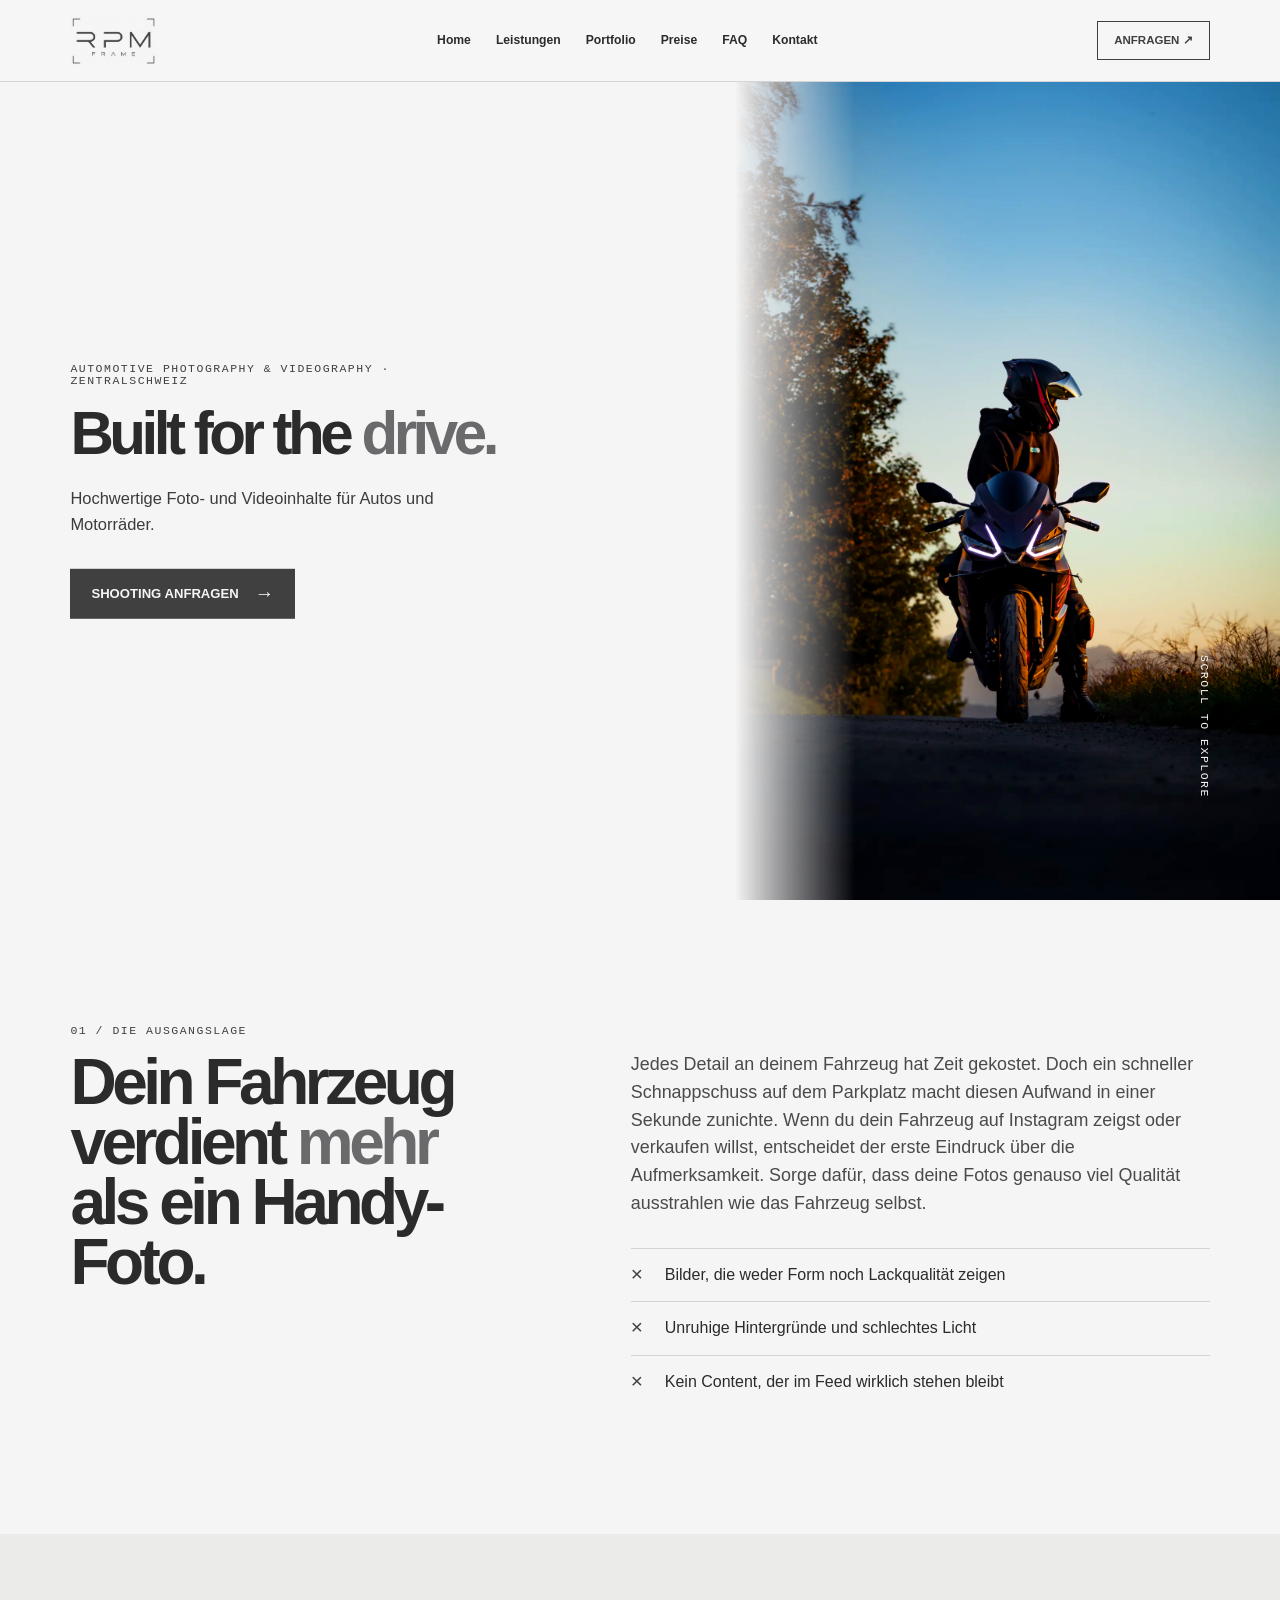
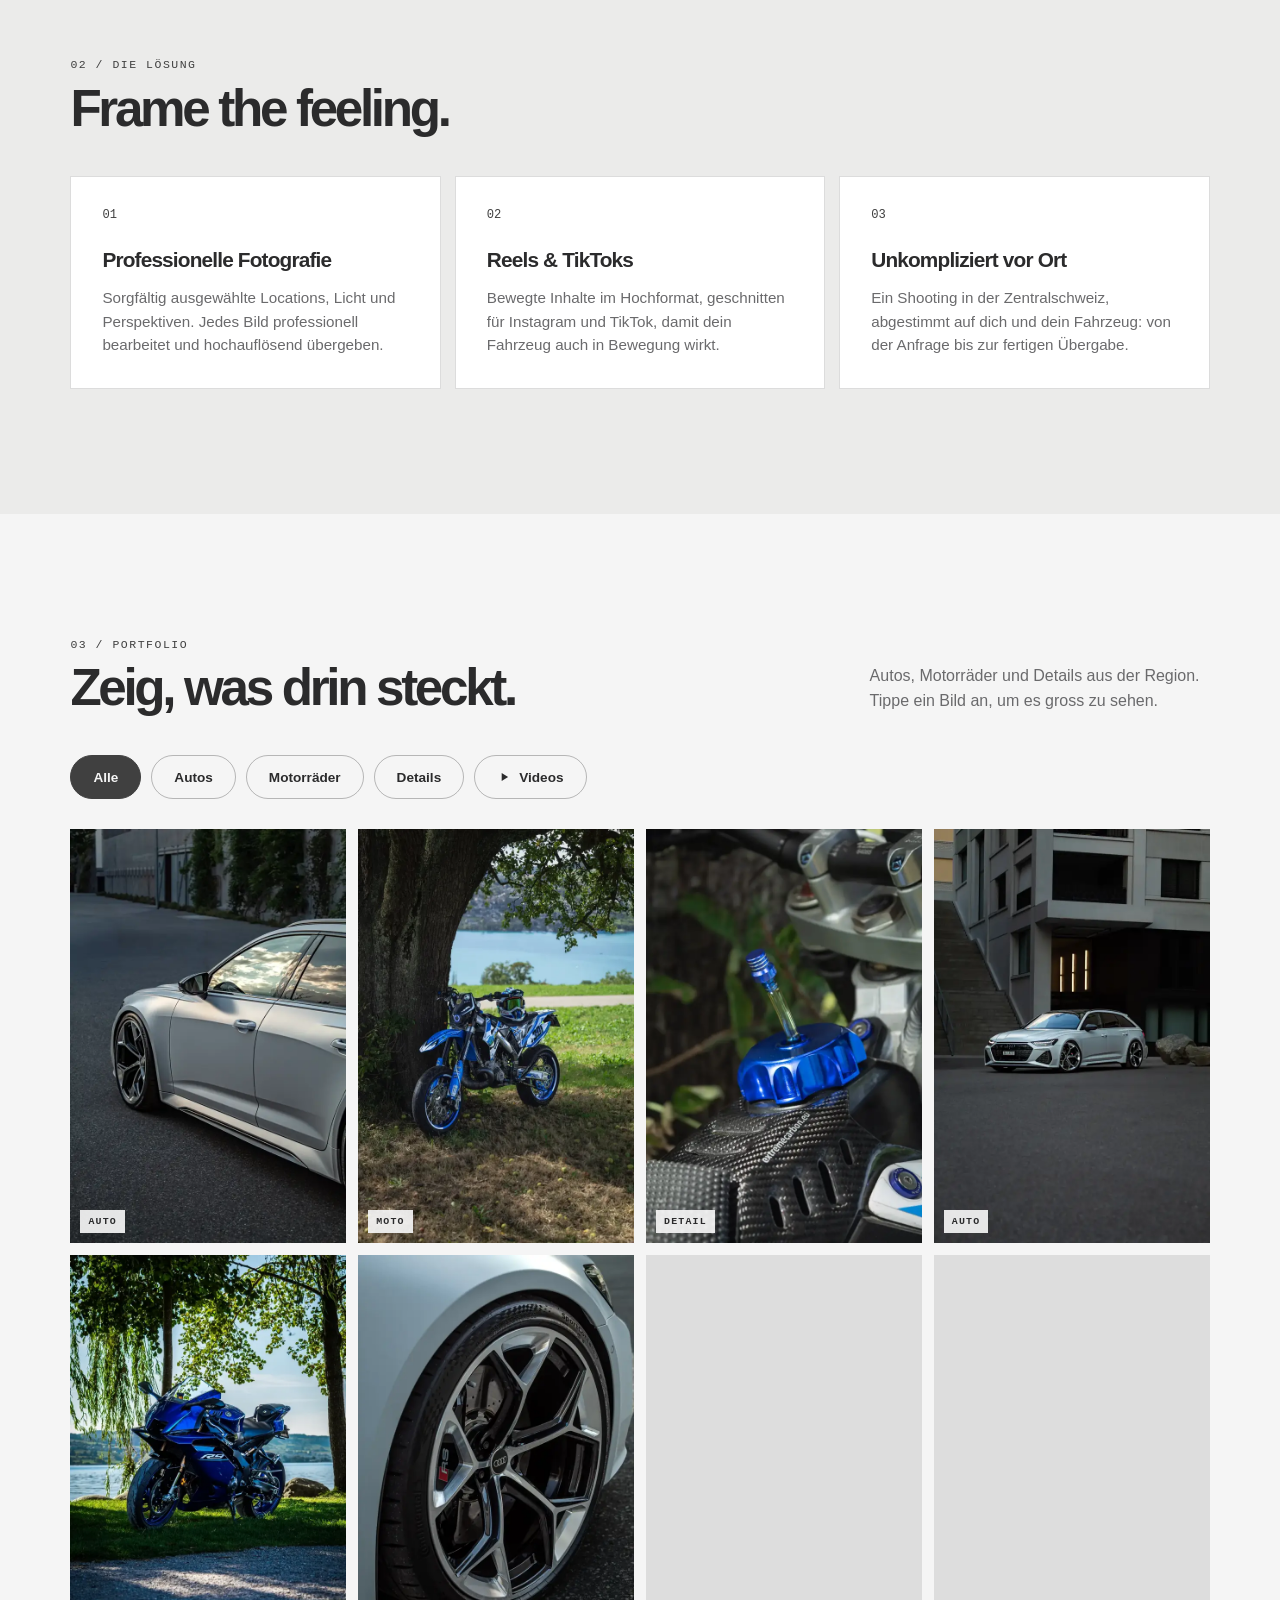
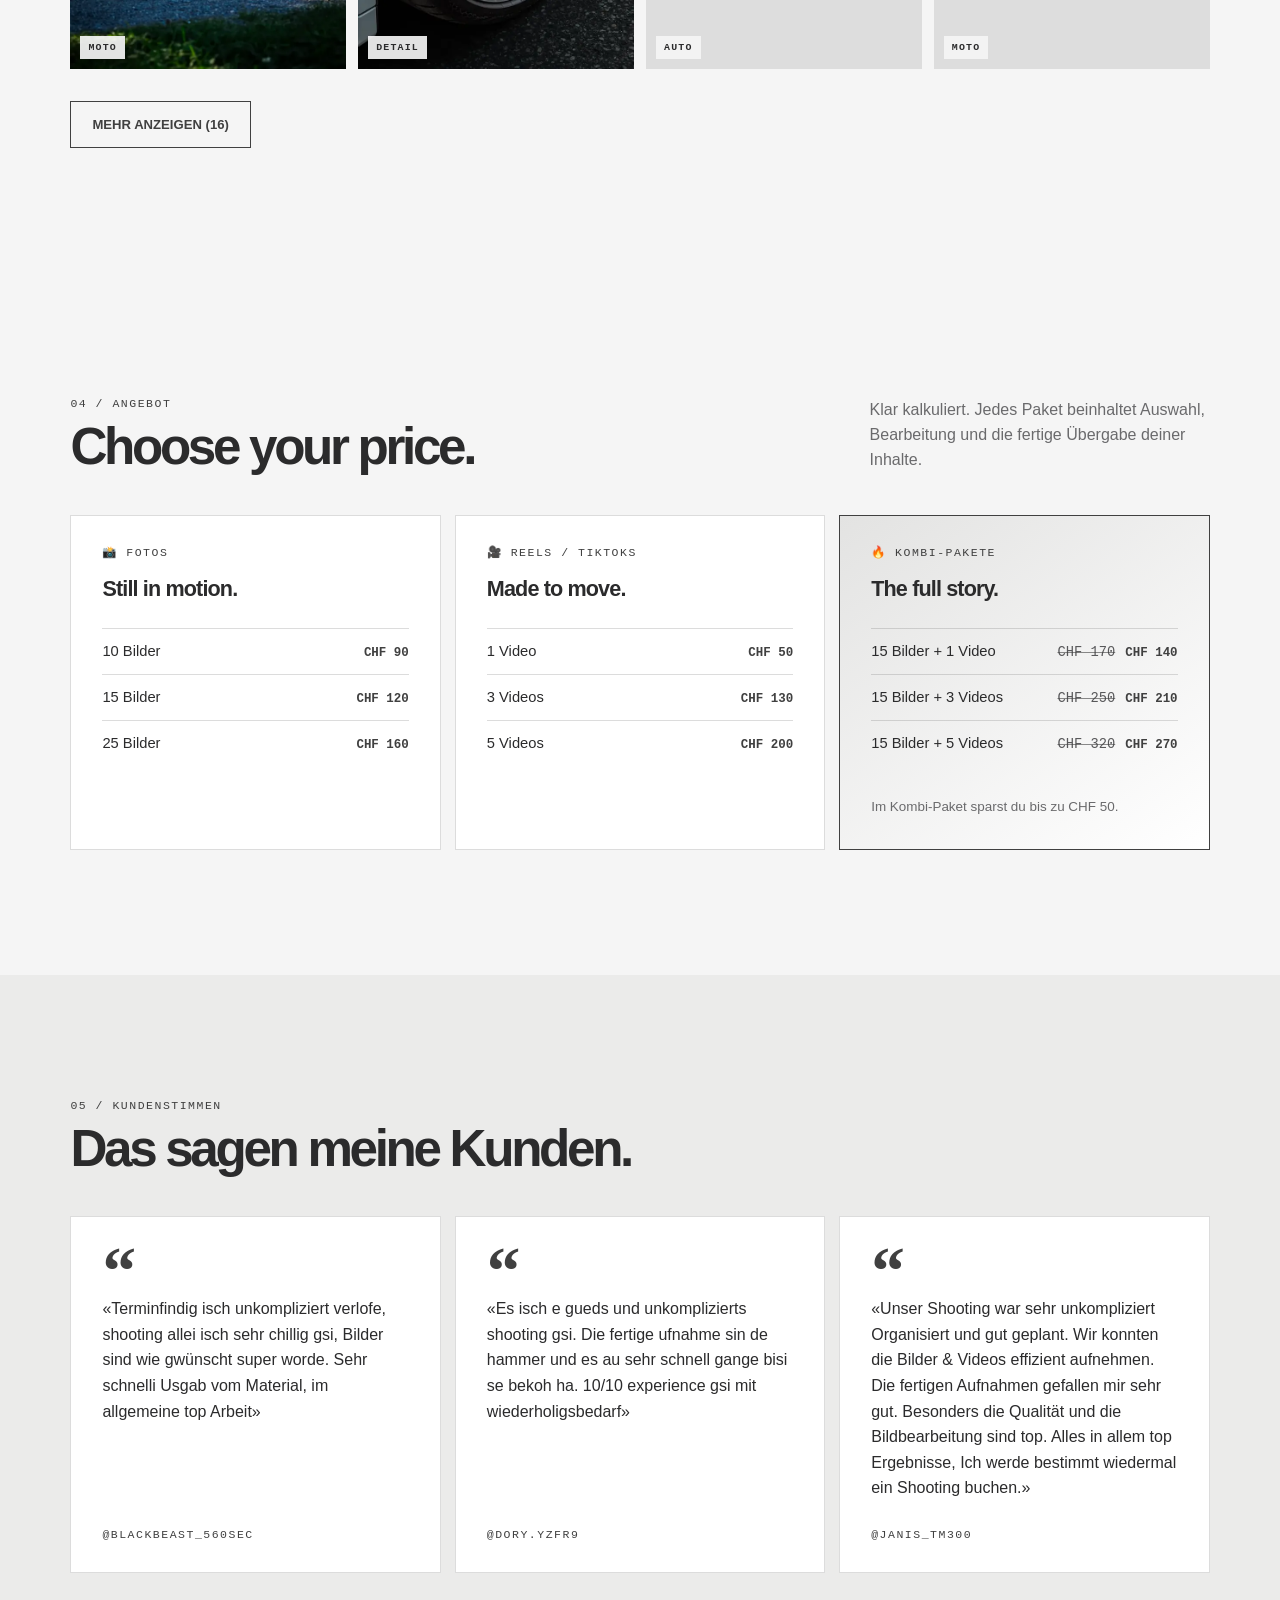
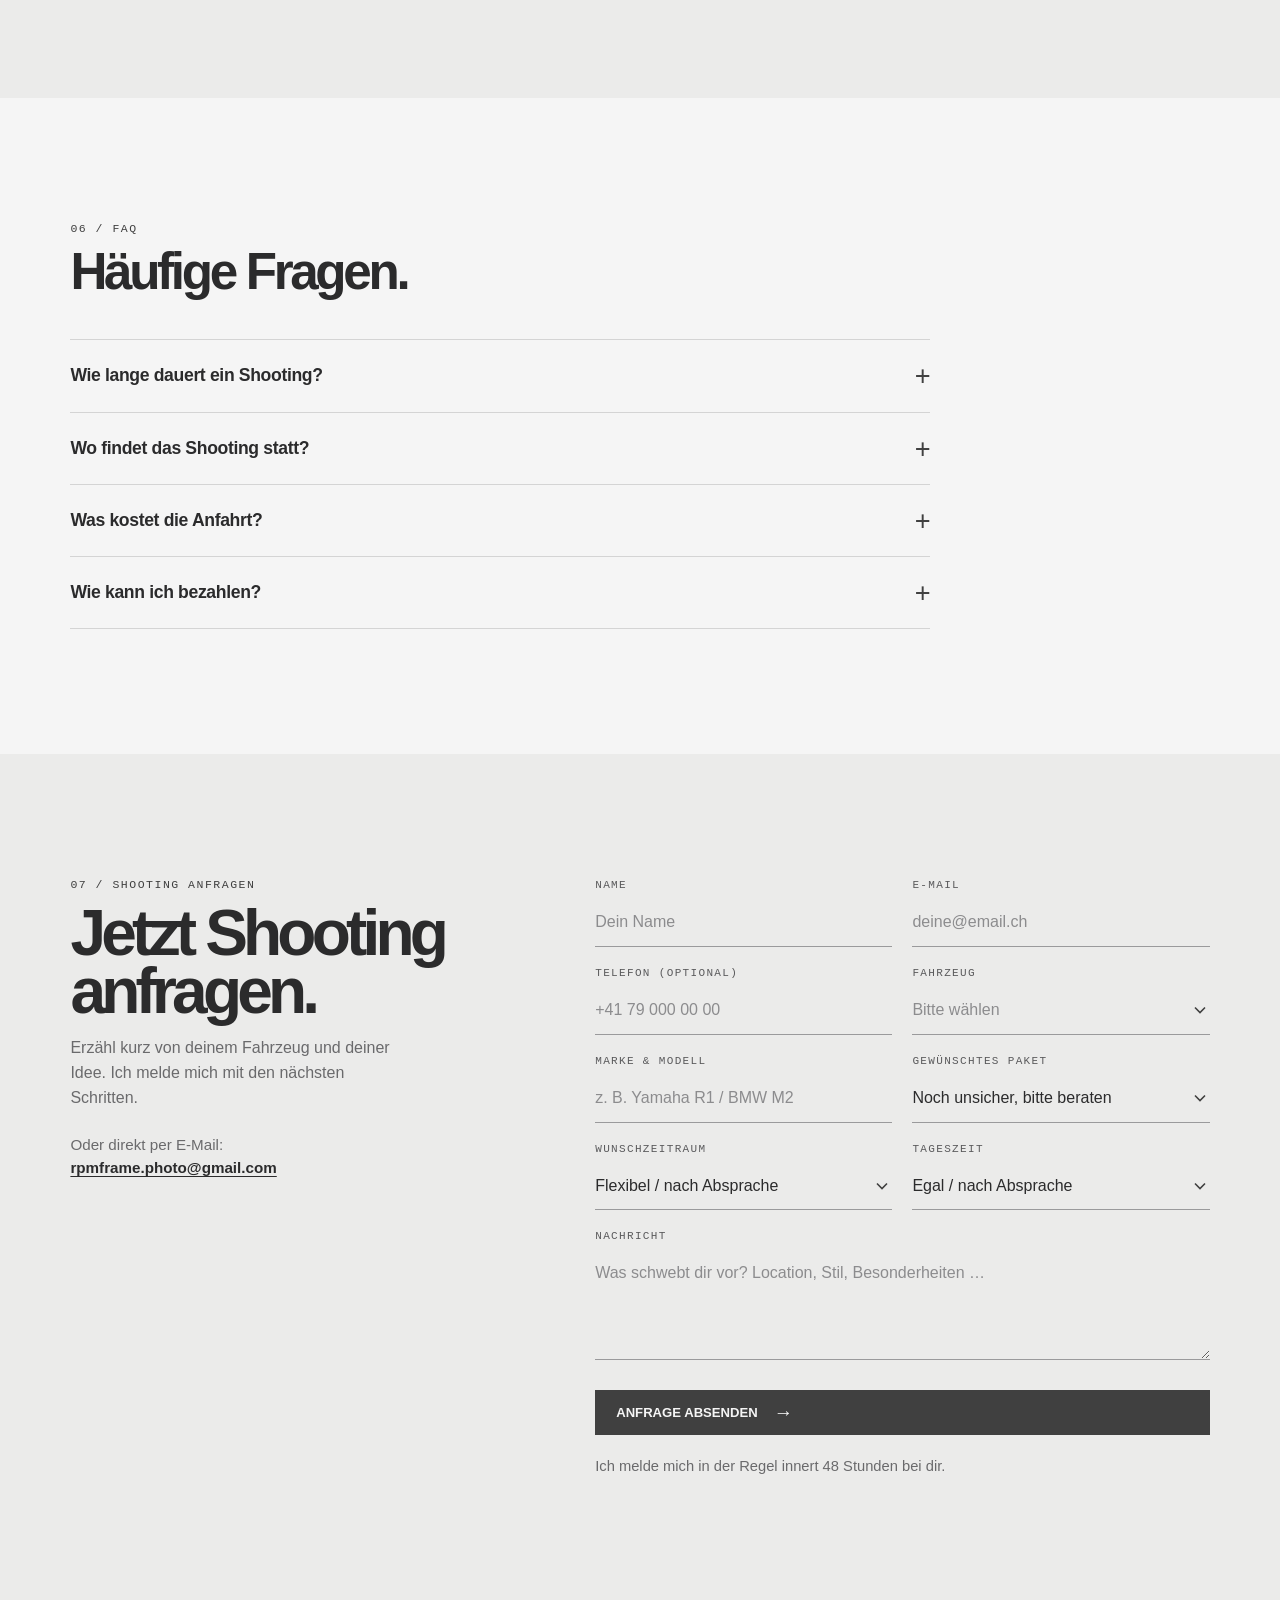
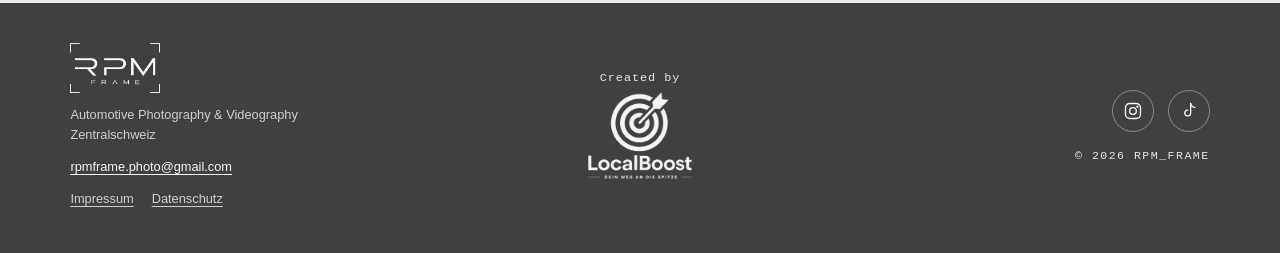
==== index.html @ 13a0c10b "Hero: Hochformat-Bild am Laptop ungecroppt, passend zur Fensterhoehe Co-Authored-By: Claude Sonnet 5" ====
<!doctype html>
<html lang="de">
<head>
  <meta charset="utf-8"><meta name="theme-color" content="#f6f6f6"><meta name="viewport" content="width=device-width,initial-scale=1">
  <meta name="description" content="RPM_Frame — hochwertige Automotive Photography & Videography für Autos und Motorräder aus der Zentralschweiz.">
  <title>RPM_Frame — Automotive Photography</title>
  <link rel="icon" type="image/svg+xml" href="data:image/svg+xml,%3Csvg xmlns='http://www.w3.org/2000/svg' viewBox='0 0 64 64'%3E%3Crect width='64' height='64' rx='14' fill='%23404040'/%3E%3Cpath d='M13 46V18h18c9 0 14 5 14 13 0 5-2 9-7 11l12 4H35l-10-4h-4v4H13zm8-12h9c4 0 6-2 6-5s-2-5-6-5h-9v10z' fill='%23f5f5f5'/%3E%3C/svg%3E">
  <style>
    :root{--ink:#f5f5f5;--alt:#ebebea;--card:#fff;--line:rgba(64,64,64,.18);--muted:#6a6a6c;--accent:#404040;--text:#2b2b2c;--on-accent:#f5f5f5}
    *{box-sizing:border-box}
    html{scroll-behavior:smooth}
    body{margin:0;background:var(--ink);color:var(--text);font:16px/1.55 Arial,Helvetica,sans-serif;-webkit-text-size-adjust:100%}
    a{color:inherit;text-decoration:none}
    a,button{-webkit-tap-highlight-color:transparent;touch-action:manipulation}
    img{display:block;max-width:100%}
    .mono{font:500 .72rem/1 "Courier New",monospace;letter-spacing:.13em;text-transform:uppercase;color:var(--accent)}

    /* Nav */
    .nav{height:82px;display:flex;align-items:center;justify-content:space-between;padding:0 5.5vw;position:fixed;top:0;z-index:10;width:100%;border-bottom:1px solid var(--line);background:#f6f6f6}
    .brand-logo{height:50px;width:auto;}
    .links{display:flex;gap:25px;font-size:.76rem;font-weight:600}
    .links a:hover{opacity:.6}
    .nav-cta{border:1px solid var(--accent);padding:10px 16px;color:var(--accent);font-size:.72rem;font-weight:700}
    .nav-cta:hover{background:var(--accent);color:var(--on-accent)}

    /* Buttons */
    .button{display:inline-flex;align-items:center;gap:16px;background:var(--accent);color:var(--on-accent);padding:15px 21px;font-weight:800;font-size:.82rem;border:0;cursor:pointer;font-family:inherit}
    .button b{font-size:1.2rem;line-height:0}
    .button:hover{filter:brightness(1.1)}

    /* Hero */
    .hero{position:relative;display:block;padding-top:82px;overflow:hidden}
    .hero-img{position:relative;display:block;margin-left:auto;width:min(44vw,640px,max(360px,calc((100vh - 82px) * .6667)));height:auto;aspect-ratio:2/3;object-fit:cover;filter:saturate(1.1) contrast(1.05);-webkit-mask-image:linear-gradient(to right,transparent 0,#000 22%);mask-image:linear-gradient(to right,transparent 0,#000 22%)}
    .hero-content{position:absolute;left:5.5vw;top:calc(50% + 41px);transform:translateY(-50%);z-index:1;max-width:34vw;color:#2b2b2c}
    .hero h1{font-size:clamp(2.6rem,4.7vw,5.6rem);line-height:.93;letter-spacing:-.075em;margin:20px 0 24px;font-weight:800}
    .hero h1 span{color:#6a6a6c}
    .hero p{max-width:440px;color:#3c3c3d;font-size:1.03rem;margin:0 0 32px}
    .scroll{position:absolute;right:5.5vw;bottom:8vw;z-index:1;writing-mode:vertical-rl;color:#f5f5f5}

    /* Sections */
    .section{padding:125px 5.5vw}
    .eyebrow{display:flex;justify-content:space-between;align-items:flex-end;gap:40px;margin-bottom:42px}
    .eyebrow h2{font-size:clamp(2.2rem,4vw,4.3rem);letter-spacing:-.065em;line-height:1;margin:12px 0 0}
    .eyebrow p{max-width:340px;color:var(--muted);margin:0}
    .alt{background:var(--alt)}

    /* Problem */
    .problem{display:grid;grid-template-columns:1fr 1.3fr;gap:9vw;align-items:start}
    .problem h2{font-size:clamp(2.5rem,5vw,5.2rem);line-height:.94;letter-spacing:-.07em;margin:15px 0}
    .problem h2 span{color:#6a6a6c}
    .problem-copy{padding-top:26px}
    .problem-copy p{color:#4a4a4b;font-size:1.12rem;max-width:580px;margin:0 0 20px}
    .pain{list-style:none;padding:0;margin:30px 0 0;max-width:580px}
    .pain li{padding:14px 0 14px 34px;border-top:1px solid var(--line);position:relative;color:#2b2b2c}
    .pain li:before{content:'×';position:absolute;left:0;top:11px;color:var(--accent);font-size:1.3rem;line-height:1.3}

    /* Lösung */
    .solution{background:var(--alt)}
    .feat-grid{display:grid;grid-template-columns:repeat(3,1fr);gap:14px}
    .feat{border:1px solid var(--line);padding:31px;background:var(--card)}
    .feat .num{font:500 .76rem "Courier New",monospace;color:var(--accent)}
    .feat h3{font-size:1.3rem;margin:22px 0 10px;letter-spacing:-.04em}
    .feat p{margin:0;color:var(--muted);font-size:.95rem}

    /* Portfolio */
    .chips{display:flex;gap:10px;margin-bottom:26px;overflow-x:auto;scrollbar-width:none;-webkit-overflow-scrolling:touch;padding-bottom:4px}
    .chips::-webkit-scrollbar{display:none}
    .chip{flex:none;display:inline-flex;align-items:center;gap:8px;min-height:44px;padding:0 22px;border:1px solid rgba(64,64,64,.35);border-radius:999px;background:transparent;color:var(--text);font:700 .85rem Arial,Helvetica,sans-serif;cursor:pointer}
    .chip:hover{border-color:var(--accent)}
    .chip[aria-pressed="true"]{background:var(--accent);border-color:var(--accent);color:var(--on-accent)}
    .gallery{display:grid;grid-template-columns:repeat(4,1fr);gap:12px}
    .shot{position:relative;display:block;padding:0;border:0;background:#ddd;aspect-ratio:2/3;overflow:hidden;cursor:zoom-in}
    .shot[hidden],.field[hidden],.more-wrap[hidden],.videos[hidden],.gallery[hidden],.vplay[hidden]{display:none}
    .shot img{width:100%;height:100%;object-fit:cover;transition:transform .6s ease}
    .shot:hover img{transform:scale(1.05)}
    .tag{position:absolute;left:10px;bottom:10px;background:rgba(246,246,246,.92);color:#2b2b2c;font:700 .62rem "Courier New",monospace;letter-spacing:.12em;text-transform:uppercase;padding:6px 8px}
    .more-wrap{text-align:left;margin-top:32px}
    .button.ghost{background:transparent;color:var(--accent);border:1px solid var(--accent)}
    .button.ghost:hover{background:var(--accent);color:var(--on-accent);filter:none}
    .videos{display:grid;grid-template-columns:repeat(4,minmax(0,270px));gap:18px;justify-content:start}
    .vwrap{margin:0}
    .vwrap figcaption{margin-top:12px}
    .vcard{position:relative;aspect-ratio:9/16;background:#111;overflow:hidden}
    .vcard video{display:block;width:100%;height:100%;object-fit:cover}
    .vplay{position:absolute;inset:0;border:0;background:rgba(0,0,0,.15);cursor:pointer;display:grid;place-items:center}
    .vplay span{width:76px;height:76px;border-radius:50%;background:rgba(246,246,246,.94);color:var(--accent);display:grid;place-items:center;padding-left:4px}
    .lb{position:fixed;inset:0;z-index:50;background:rgba(14,14,15,.95);display:none;align-items:center;justify-content:center}
    .lb.open{display:flex}
    .lb img{max-width:94vw;max-height:84vh;object-fit:contain;user-select:none}
    .lb-btn{position:absolute;width:52px;height:52px;border-radius:50%;border:1px solid rgba(255,255,255,.3);background:rgba(20,20,21,.6);color:#fff;font-size:1.5rem;cursor:pointer;display:grid;place-items:center;line-height:1}
    .lb-btn:hover{background:#fff;color:#222}
    .lb-close{top:16px;right:16px}.lb-prev{left:16px;top:50%;transform:translateY(-50%)}.lb-next{right:16px;top:50%;transform:translateY(-50%)}
    .lb-count{position:absolute;bottom:20px;left:0;right:0;text-align:center;color:#e6e6e6}

    /* Angebot */
    .pricing{background:var(--ink)}
    .price-grid{display:grid;grid-template-columns:repeat(3,1fr);gap:14px}
    .price-card{border:1px solid var(--line);padding:31px;min-height:335px;background:var(--card);display:flex;flex-direction:column}
    .price-card.featured{border-color:var(--accent);background:linear-gradient(145deg,#e3e3e2,#fff)}
    .price-card h3{font-size:1.35rem;margin:14px 0 22px;letter-spacing:-.04em}
    .price-card ul{list-style:none;padding:0;margin:0}
    .price-card li{padding:11px 0;border-top:1px solid var(--line);display:flex;flex-wrap:wrap;align-items:baseline;justify-content:space-between;gap:4px 12px;font-size:.92rem}
    .price-card .p{display:inline-flex;align-items:baseline;gap:10px;margin-left:auto}
    .price-card s{color:#58585a;font:.86rem "Courier New",monospace;text-decoration:line-through;text-decoration-thickness:1px;text-decoration-color:rgba(64,64,64,.6)}
    .price-card .save{margin:auto 0 0;padding-top:18px;font-size:.84rem;color:var(--muted)}
    .price-card li b{font-size:.86rem}
    .price-card li b{color:var(--accent);font-family:"Courier New",monospace;font-size:.78rem;white-space:nowrap}

    /* Kundenstimmen */
    .reviews{background:var(--alt)}
    .quotes{display:grid;grid-template-columns:repeat(3,1fr);gap:14px}
    .quote{margin:0;border:1px solid var(--line);background:var(--card);padding:31px;display:flex;flex-direction:column;gap:14px}
    .quote figcaption{margin-top:auto;padding-top:14px}
    .quote:before{content:'“';font:800 4.2rem/.7 Georgia,serif;color:var(--accent);height:34px}
    .quote blockquote{margin:0;font-size:1rem;line-height:1.6;color:#2b2b2c}

    /* FAQ */
    .faq-list{max-width:860px;border-bottom:1px solid var(--line)}
    .faq details{border-top:1px solid var(--line)}
    .faq summary{list-style:none;cursor:pointer;display:flex;justify-content:space-between;align-items:center;gap:20px;padding:22px 0;min-height:56px;font-weight:700;font-size:1.1rem;letter-spacing:-.02em}
    .faq summary::-webkit-details-marker{display:none}
    .faq summary:after{content:'+';flex:none;font:400 1.7rem/1 Arial,Helvetica,sans-serif;color:var(--accent)}
    .faq details[open] summary:after{content:'–'}
    .faq details p{margin:0 0 24px;max-width:680px;color:#4a4a4b;font-size:1.02rem}

    /* CTA */
    .contact{background:var(--alt);display:grid;grid-template-columns:.8fr 1.2fr;gap:9vw}
    .contact h2{font-size:clamp(2.7rem,5vw,5.5rem);line-height:.91;letter-spacing:-.075em;margin:13px 0}
    .contact p{color:var(--muted);max-width:340px}
    .form{display:grid;grid-template-columns:1fr 1fr;gap:20px;align-content:start}
    .field{display:grid;gap:8px}
    .field.full{grid-column:span 2}
    .field label{font:500 .69rem "Courier New",monospace;letter-spacing:.12em;text-transform:uppercase;color:#5a5a5c}
    .field input,.field textarea,.field select{color:var(--text);background:transparent;border:0;border-bottom:1px solid #9a9a9c;padding:11px 0;font:inherit;outline:none;border-radius:0;min-height:46px;width:100%}
    .field select{-webkit-appearance:none;appearance:none;cursor:pointer;padding-right:26px;background:url("data:image/svg+xml,%3Csvg xmlns='http://www.w3.org/2000/svg' viewBox='0 0 12 8'%3E%3Cpath d='M1 1.5l5 5 5-5' fill='none' stroke='%23404040' stroke-width='1.6'/%3E%3C/svg%3E") no-repeat right 4px center/12px}
    .field select:invalid{color:#8c8c8e}
    .field select option{color:#2b2b2c}
    .field textarea{height:110px;resize:vertical}
    .field input:focus,.field textarea:focus,.field select:focus{border-color:var(--accent)}
    .field input::placeholder,.field textarea::placeholder{color:#8c8c8e}
    .submit{margin-top:10px}
    .contact .form-note{margin:0;max-width:none;color:var(--muted);font-size:.92rem}
    .contact .mailline{margin-top:22px;font-size:.95rem}
    .mailline a{color:var(--text);font-weight:700;text-decoration:underline;text-underline-offset:3px;word-break:break-all}

    footer{padding:40px 5.5vw 44px;display:grid;grid-template-columns:1fr auto 1fr;align-items:center;gap:28px;background:#404040;color:#cfcfd0;font-size:.8rem}
    footer .mono{color:#e6e6e6}
    footer .footer-side{display:grid;gap:18px;justify-items:end;justify-self:end}
    .social{display:flex;gap:14px}.social a{width:42px;height:42px;border:1px solid rgba(245,245,245,.4);border-radius:50%;display:grid;place-items:center;color:#f5f5f5}.social a:hover{background:#f5f5f5;color:#404040}.social svg{width:20px;height:20px}
    .credit{display:grid;justify-items:center;gap:8px;text-align:center}.credit .mono{text-transform:none;letter-spacing:.08em;font-size:.74rem}.credit img{width:104px;height:auto;opacity:.95}.credit:hover img{opacity:1}
    .f-mail{color:#f5f5f5;text-decoration:underline;text-underline-offset:3px}
    .f-legal{display:flex;gap:18px}.f-legal a{color:#cfcfd0;text-decoration:underline;text-underline-offset:3px}.f-legal a:hover,.f-mail:hover{opacity:.7}
    footer p{margin:12px 0 0}
    .stick{display:none}

    @media(max-width:1000px){.videos{grid-template-columns:repeat(2,minmax(0,300px))}.gallery{grid-template-columns:repeat(3,1fr)}.feat-grid,.price-grid{grid-template-columns:1fr}.price-card{min-height:auto}.quotes{grid-template-columns:1fr}}
    @media(max-width:800px){
      .nav{height:62px;padding:0 5vw}.brand-logo{height:38px}.links{display:none}.nav-cta{padding:11px 14px}
      .hero{display:block;height:auto;min-height:0;padding:62px 0 0;overflow:visible}.hero-img{position:relative;right:auto;top:auto;bottom:auto;width:100%;height:auto;aspect-ratio:4/5;object-position:50% 58%;-webkit-mask-image:none;mask-image:none}.hero-content{position:relative;left:auto;top:auto;transform:none;max-width:none;padding:26px 5vw 48px}.hero h1{margin:14px 0 16px;font-size:clamp(3rem,14.5vw,4.6rem)}.hero p{font-size:1.08rem;margin-bottom:26px}.hero .button{width:100%;justify-content:space-between;padding:17px 20px}.scroll{display:none}
      .section{padding:60px 5vw}
      .eyebrow{display:block;margin-bottom:28px}.eyebrow p{margin-top:16px}
      .problem,.contact{grid-template-columns:1fr;gap:12px}.contact{gap:30px}.problem-copy{padding-top:6px}.problem-copy p{font-size:1.04rem}
      .feat,.price-card{padding:24px}.feat h3{margin-top:16px}
      .chips{margin:0 -5vw 20px;padding:0 5vw 4px}
      .gallery{grid-template-columns:repeat(2,1fr);gap:8px}
      .videos{grid-template-columns:repeat(2,minmax(0,1fr));gap:10px}.vplay span{width:56px;height:56px}.vwrap figcaption{font-size:.62rem;line-height:1.4}
      .quotes{display:flex;overflow-x:auto;scroll-snap-type:x mandatory;gap:12px;margin:0 -5vw;padding:0 5vw 10px;scrollbar-width:none;-webkit-overflow-scrolling:touch}.quotes::-webkit-scrollbar{display:none}
      .quote{flex:0 0 86%;scroll-snap-align:center;padding:24px}
      .form{grid-template-columns:1fr;gap:18px}.field.full{grid-column:auto}.submit{width:100%;justify-content:space-between;padding:17px 20px}
      .contact p{max-width:none}
      footer{padding:34px 5vw 100px;display:block}footer .footer-side{margin-top:26px;justify-items:start;justify-self:start}.credit{justify-items:start;text-align:left;margin-top:28px}.f-legal a,.f-mail{display:inline-block;padding:6px 0}
      .lb-prev,.lb-next{top:auto;bottom:14px;transform:none}.lb-prev{left:16px}.lb-next{right:16px}.lb img{max-height:78vh}
      .stick{display:block;position:fixed;left:0;right:0;bottom:0;z-index:9;padding:10px 5vw calc(10px + env(safe-area-inset-bottom));background:rgba(246,246,246,.97);border-top:1px solid var(--line);transform:translateY(120%);transition:transform .3s ease}
      .stick.show{transform:none}.stick .button{width:100%;justify-content:space-between;padding:16px 20px}
    }
    @media(prefers-reduced-motion:reduce){html{scroll-behavior:auto}.shot img,.stick{transition:none}}
  </style>
</head>
<body>
  <nav class="nav">
    <a class="logo" href="#home" aria-label="RPM Frame Startseite"><img class="brand-logo" src="assets/images/logo-rpm-frame.jpg" alt="RPM Frame" width="87" height="50"></a>
    <div class="links"><a href="#home">Home</a><a href="#loesung">Leistungen</a><a href="#portfolio">Portfolio</a><a href="#angebot">Preise</a><a href="#faq">FAQ</a><a href="#anfrage">Kontakt</a></div>
    <a class="nav-cta" href="#anfrage">ANFRAGEN ↗</a>
  </nav>

  <main>
    <!-- 1 HERO -->
    <section class="hero" id="home">
      <img class="hero-img" src="assets/images/hero-portrait.webp" alt="Motorradfahrer auf seinem Motorrad im Abendlicht" width="1400" height="2100" fetchpriority="high">
      <div class="hero-content">
        <div class="mono">Automotive Photography & Videography · Zentralschweiz</div>
        <h1>Built for the <span>drive.</span></h1>
        <p>Hochwertige Foto- und Videoinhalte für Autos und Motorräder.</p>
        <a class="button" href="#anfrage">SHOOTING ANFRAGEN <b>→</b></a>
      </div>
      <div class="scroll mono">SCROLL TO EXPLORE</div>
    </section>

    <!-- 2 PROBLEM -->
    <section class="section problem" id="problem">
      <div><div class="mono">01 / Die Ausgangslage</div><h2>Dein Fahrzeug verdient <span>mehr</span> als ein Handy-Foto.</h2></div>
      <div class="problem-copy">
        <p>Jedes Detail an deinem Fahrzeug hat Zeit gekostet. Doch ein schneller Schnappschuss auf dem Parkplatz macht diesen Aufwand in einer Sekunde zunichte. Wenn du dein Fahrzeug auf Instagram zeigst oder verkaufen willst, entscheidet der erste Eindruck über die Aufmerksamkeit. Sorge dafür, dass deine Fotos genauso viel Qualität ausstrahlen wie das Fahrzeug selbst.</p>
        <ul class="pain">
          <li>Bilder, die weder Form noch Lackqualität zeigen</li>
          <li>Unruhige Hintergründe und schlechtes Licht</li>
          <li>Kein Content, der im Feed wirklich stehen bleibt</li>
        </ul>
      </div>
    </section>

    <!-- 3 LÖSUNG -->
    <section class="section solution" id="loesung">
      <div class="eyebrow"><div><div class="mono">02 / Die Lösung</div><h2>Frame the feeling.</h2></div></div>
      <div class="feat-grid">
        <article class="feat"><div class="num">01</div><h3>Professionelle Fotografie</h3><p>Sorgfältig ausgewählte Locations, Licht und Perspektiven. Jedes Bild professionell bearbeitet und hochauflösend übergeben.</p></article>
        <article class="feat"><div class="num">02</div><h3>Reels & TikToks</h3><p>Bewegte Inhalte im Hochformat, geschnitten für Instagram und TikTok, damit dein Fahrzeug auch in Bewegung wirkt.</p></article>
        <article class="feat"><div class="num">03</div><h3>Unkompliziert vor Ort</h3><p>Ein Shooting in der Zentralschweiz, abgestimmt auf dich und dein Fahrzeug: von der Anfrage bis zur fertigen Übergabe.</p></article>
      </div>
    </section>

    <!-- 4 PORTFOLIO -->
    <section class="section" id="portfolio">
      <div class="eyebrow"><div><div class="mono">03 / Portfolio</div><h2>Zeig, was drin steckt.</h2></div><p>Autos, Motorräder und Details aus der Region. Tippe ein Bild an, um es gross zu sehen.</p></div>
      <div class="chips" role="group" aria-label="Portfolio filtern">
        <button class="chip" type="button" data-f="alle" aria-pressed="true">Alle</button>
        <button class="chip" type="button" data-f="autos" aria-pressed="false">Autos</button>
        <button class="chip" type="button" data-f="moto" aria-pressed="false">Motorräder</button>
        <button class="chip" type="button" data-f="details" aria-pressed="false">Details</button>
        <button class="chip" type="button" data-f="videos" aria-pressed="false"><svg viewBox="0 0 24 24" width="14" height="14" fill="currentColor" aria-hidden="true"><path d="M8 5v14l11-7z"/></svg>Videos</button>
      </div>
      <div class="gallery" id="grid">
          <button class="shot" type="button" data-cat="autos" data-full="assets/images/portfolio/img-0347.webp"><img src="assets/images/portfolio/img-0347-t.webp" alt="Audi RS6 Avant in Silber, Seitenansicht mit Felge" width="640" height="960" loading="lazy" decoding="async"><span class="tag">Auto</span></button>
          <button class="shot" type="button" data-cat="moto" data-full="assets/images/portfolio/img-0022.webp"><img src="assets/images/portfolio/img-0022-t.webp" alt="Blaue Supermoto unter einem Baum am See" width="640" height="960" loading="lazy" decoding="async"><span class="tag">Moto</span></button>
          <button class="shot" type="button" data-cat="details" data-full="assets/images/portfolio/img-0073.webp"><img src="assets/images/portfolio/img-0073-t.webp" alt="Detail: Tankdeckel mit Carbon-Tank" width="640" height="960" loading="lazy" decoding="async"><span class="tag">Detail</span></button>
          <button class="shot" type="button" data-cat="autos" data-full="assets/images/portfolio/img-0412.webp"><img src="assets/images/portfolio/img-0412-t.webp" alt="Weisser Audi RS6 Avant vor Treppe und Betonfassade" width="640" height="960" loading="lazy" decoding="async"><span class="tag">Auto</span></button>
          <button class="shot" type="button" data-cat="moto" data-full="assets/images/portfolio/img-5609.webp"><img src="assets/images/portfolio/img-5609-t.webp" alt="Blaue Yamaha R6 am Seeufer" width="640" height="960" loading="lazy" decoding="async"><span class="tag">Moto</span></button>
          <button class="shot" type="button" data-cat="details" data-full="assets/images/portfolio/img-0442.webp"><img src="assets/images/portfolio/img-0442-t.webp" alt="Detail: Audi Felge mit Bremse" width="640" height="960" loading="lazy" decoding="async"><span class="tag">Detail</span></button>
          <button class="shot" type="button" data-cat="autos" data-full="assets/images/portfolio/img-6860.webp"><img src="assets/images/portfolio/img-6860-t.webp" alt="Weisse Corvette C7 auf der Strasse" width="640" height="960" loading="lazy" decoding="async"><span class="tag">Auto</span></button>
          <button class="shot" type="button" data-cat="moto" data-full="assets/images/portfolio/img-6111.webp"><img src="assets/images/portfolio/img-6111-t.webp" alt="Blaue Yamaha R9 in der Frontansicht" width="640" height="960" loading="lazy" decoding="async"><span class="tag">Moto</span></button>
          <button class="shot" type="button" data-cat="details" data-full="assets/images/portfolio/img-0523.webp"><img src="assets/images/portfolio/img-0523-t.webp" alt="Detail: Heckleuchte und Auspuff des Audi RS6" width="640" height="960" loading="lazy" decoding="async"><span class="tag">Detail</span></button>
          <button class="shot" type="button" data-cat="autos" data-full="assets/images/portfolio/img-6888.webp"><img src="assets/images/portfolio/img-6888-t.webp" alt="Weisse Corvette in der Seitenansicht" width="640" height="960" loading="lazy" decoding="async"><span class="tag">Auto</span></button>
          <button class="shot" type="button" data-cat="moto" data-full="assets/images/portfolio/img-7791.webp"><img src="assets/images/portfolio/img-7791-t.webp" alt="Fahrer mit Motorrad vor dem Abendhimmel" width="640" height="960" loading="lazy" decoding="async"><span class="tag">Moto</span></button>
          <button class="shot" type="button" data-cat="details" data-full="assets/images/portfolio/img-5629.webp"><img src="assets/images/portfolio/img-5629-t.webp" alt="Detail: Yamaha Logo auf blauem Tank" width="640" height="960" loading="lazy" decoding="async"><span class="tag">Detail</span></button>
          <button class="shot" type="button" data-cat="autos" data-full="assets/images/portfolio/img-6932.webp"><img src="assets/images/portfolio/img-6932-t.webp" alt="Weisser Ford Mustang Shelby mit blauen Rennstreifen" width="640" height="960" loading="lazy" decoding="async"><span class="tag">Auto</span></button>
          <button class="shot" type="button" data-cat="moto" data-full="assets/images/portfolio/img-7868.webp"><img src="assets/images/portfolio/img-7868-t.webp" alt="Motorradfahrerin bei Sonnenuntergang" width="640" height="960" loading="lazy" decoding="async"><span class="tag">Moto</span></button>
          <button class="shot" type="button" data-cat="details" data-full="assets/images/portfolio/img-5720.webp"><img src="assets/images/portfolio/img-5720-t.webp" alt="Detail: Cockpit und Display einer Yamaha" width="640" height="960" loading="lazy" decoding="async"><span class="tag">Detail</span></button>
          <button class="shot" type="button" data-cat="autos" data-full="assets/images/portfolio/img-6984.webp"><img src="assets/images/portfolio/img-6984-t.webp" alt="Ford Mustang Shelby frontal vor Wiese und Wald" width="640" height="960" loading="lazy" decoding="async"><span class="tag">Auto</span></button>
          <button class="shot" type="button" data-cat="moto" data-full="assets/images/portfolio/img-8128.webp"><img src="assets/images/portfolio/img-8128-t.webp" alt="Kawasaki ZX-6R mit Fahrer vor Betonbögen" width="640" height="960" loading="lazy" decoding="async"><span class="tag">Moto</span></button>
          <button class="shot" type="button" data-cat="details" data-full="assets/images/portfolio/img-6006.webp"><img src="assets/images/portfolio/img-6006-t.webp" alt="Detail: Bremsflüssigkeitsbehälter" width="640" height="960" loading="lazy" decoding="async"><span class="tag">Detail</span></button>
          <button class="shot" type="button" data-cat="autos" data-full="assets/images/portfolio/img-7018.webp"><img src="assets/images/portfolio/img-7018-t.webp" alt="Ford Mustang Shelby von hinten mit Schatten" width="640" height="960" loading="lazy" decoding="async"><span class="tag">Auto</span></button>
          <button class="shot" type="button" data-cat="moto" data-full="assets/images/portfolio/img-8148.webp"><img src="assets/images/portfolio/img-8148-t.webp" alt="Kawasaki Ninja, Fahrer in Nahaufnahme" width="640" height="960" loading="lazy" decoding="async"><span class="tag">Moto</span></button>
          <button class="shot" type="button" data-cat="details" data-full="assets/images/portfolio/img-8048.webp"><img src="assets/images/portfolio/img-8048-t.webp" alt="Detail: Auspuff einer Kawasaki" width="640" height="960" loading="lazy" decoding="async"><span class="tag">Detail</span></button>
          <button class="shot" type="button" data-cat="autos" data-full="assets/images/portfolio/img-7156.webp"><img src="assets/images/portfolio/img-7156-t.webp" alt="Dunkler Mercedes in einer Tiefgarage" width="640" height="960" loading="lazy" decoding="async"><span class="tag">Auto</span></button>
          <button class="shot" type="button" data-cat="moto" data-full="assets/images/portfolio/img-8232.webp"><img src="assets/images/portfolio/img-8232-t.webp" alt="Kawasaki ZX-6R vor Betonbögen, Fahrer im Hintergrund" width="640" height="960" loading="lazy" decoding="async"><span class="tag">Moto</span></button>
          <button class="shot" type="button" data-cat="details" data-full="assets/images/portfolio/img-8070.webp"><img src="assets/images/portfolio/img-8070-t.webp" alt="Detail: Kawasaki Verkleidung mit Monster-Design" width="640" height="960" loading="lazy" decoding="async"><span class="tag">Detail</span></button>
      </div>
      <div class="more-wrap"><button class="button ghost" id="more" type="button">MEHR ANZEIGEN</button></div>
      <div class="videos" id="videos" hidden>
        <figure class="vwrap"><div class="vcard"><video preload="none" playsinline poster="assets/images/portfolio/video-r9-poster.webp" aria-label="Reel: Yamaha R9"><source src="assets/video/yamaha-r9.mp4" type="video/mp4"></video><button class="vplay" type="button" aria-label="Video abspielen: Yamaha R9"><span><svg viewBox="0 0 24 24" width="30" height="30" fill="currentColor" aria-hidden="true"><path d="M8 5v14l11-7z"/></svg></span></button></div><figcaption class="mono">Yamaha R9 · Reel</figcaption></figure>
        <figure class="vwrap"><div class="vcard"><video preload="none" playsinline poster="assets/images/portfolio/video-zx6r-poster.webp" aria-label="Reel: Kawasaki ZX-6R"><source src="assets/video/kawasaki-zx6r.mp4" type="video/mp4"></video><button class="vplay" type="button" aria-label="Video abspielen: Kawasaki ZX-6R"><span><svg viewBox="0 0 24 24" width="30" height="30" fill="currentColor" aria-hidden="true"><path d="M8 5v14l11-7z"/></svg></span></button></div><figcaption class="mono">Kawasaki ZX-6R · Reel</figcaption></figure>
        <figure class="vwrap"><div class="vcard"><video preload="none" playsinline poster="assets/images/portfolio/video-smcr-690-1-poster.webp" aria-label="Reel: SMC-R 690 (1)"><source src="assets/video/smcr-690-1.mp4" type="video/mp4"></video><button class="vplay" type="button" aria-label="Video abspielen: SMC-R 690 (1)"><span><svg viewBox="0 0 24 24" width="30" height="30" fill="currentColor" aria-hidden="true"><path d="M8 5v14l11-7z"/></svg></span></button></div><figcaption class="mono">SMC-R 690 (1) · Reel</figcaption></figure>
        <figure class="vwrap"><div class="vcard"><video preload="none" playsinline poster="assets/images/portfolio/video-smcr-690-2-poster.webp" aria-label="Reel: SMC-R 690 (2)"><source src="assets/video/smcr-690-2.mp4" type="video/mp4"></video><button class="vplay" type="button" aria-label="Video abspielen: SMC-R 690 (2)"><span><svg viewBox="0 0 24 24" width="30" height="30" fill="currentColor" aria-hidden="true"><path d="M8 5v14l11-7z"/></svg></span></button></div><figcaption class="mono">SMC-R 690 (2) · Reel</figcaption></figure>
      </div>
    </section>

    <!-- 5 ANGEBOT -->
    <section class="section pricing" id="angebot">
      <div class="eyebrow"><div><div class="mono">04 / Angebot</div><h2>Choose your price.</h2></div><p>Klar kalkuliert. Jedes Paket beinhaltet Auswahl, Bearbeitung und die fertige Übergabe deiner Inhalte.</p></div>
      <div class="price-grid">
        <article class="price-card"><div class="mono">📸 Fotos</div><h3>Still in motion.</h3><ul><li><span>10 Bilder</span><span class="p"><b>CHF 90</b></span></li><li><span>15 Bilder</span><span class="p"><b>CHF 120</b></span></li><li><span>25 Bilder</span><span class="p"><b>CHF 160</b></span></li></ul></article>
        <article class="price-card"><div class="mono">🎥 Reels / TikToks</div><h3>Made to move.</h3><ul><li><span>1 Video</span><span class="p"><b>CHF 50</b></span></li><li><span>3 Videos</span><span class="p"><b>CHF 130</b></span></li><li><span>5 Videos</span><span class="p"><b>CHF 200</b></span></li></ul></article>
        <article class="price-card featured"><div class="mono">🔥 Kombi-Pakete</div><h3>The full story.</h3><ul><li><span>15 Bilder + 1 Video</span><span class="p"><s>CHF 170</s><b>CHF 140</b></span></li><li><span>15 Bilder + 3 Videos</span><span class="p"><s>CHF 250</s><b>CHF 210</b></span></li><li><span>15 Bilder + 5 Videos</span><span class="p"><s>CHF 320</s><b>CHF 270</b></span></li></ul><p class="save">Im Kombi-Paket sparst du bis zu CHF 50.</p></article>
      </div>
    </section>

    <!-- 5b KUNDENSTIMMEN -->
    <section class="section reviews" id="stimmen">
      <div class="eyebrow"><div><div class="mono">05 / Kundenstimmen</div><h2>Das sagen meine Kunden.</h2></div></div>
      <div class="quotes">
        <figure class="quote"><blockquote>«Terminfindig isch unkompliziert verlofe, shooting allei isch sehr chillig gsi, Bilder sind wie gwünscht super worde. Sehr schnelli Usgab vom Material, im allgemeine top Arbeit»</blockquote><figcaption class="mono">@BlackBeast_560SEC</figcaption></figure>
        <figure class="quote"><blockquote>«Es isch e gueds und unkomplizierts shooting gsi. Die fertige ufnahme sin de hammer und es au sehr schnell gange bisi se bekoh ha. 10/10 experience gsi mit wiederholigsbedarf»</blockquote><figcaption class="mono">@dory.yzfr9</figcaption></figure>
        <figure class="quote"><blockquote>«Unser Shooting war sehr unkompliziert Organisiert und gut geplant. Wir konnten die Bilder &amp; Videos effizient aufnehmen. Die fertigen Aufnahmen gefallen mir sehr gut. Besonders die Qualität und die Bildbearbeitung sind top. Alles in allem top Ergebnisse, Ich werde bestimmt wiedermal ein Shooting buchen.»</blockquote><figcaption class="mono">@janis_tm300</figcaption></figure>
      </div>
    </section>

    <!-- 5c FAQ -->
    <section class="section faq" id="faq">
      <div class="eyebrow"><div><div class="mono">06 / FAQ</div><h2>Häufige Fragen.</h2></div></div>
      <div class="faq-list">
        <details><summary>Wie lange dauert ein Shooting?</summary><p>Je nach Aufwand und Umfang ca. 1,5 bis 2,5 Stunden.</p></details>
        <details><summary>Wo findet das Shooting statt?</summary><p>In der Zentralschweiz, den Ort besprechen wir gemeinsam. Gute Locations kenne ich, du kannst aber auch einen Wunschort vorschlagen.</p></details>
        <details><summary>Was kostet die Anfahrt?</summary><p>Die Anfahrt ist bis 35 km ab Emmenbrücke inklusive. Bei längeren Strecken verrechne ich CHF 0.50 pro zusätzlichem Kilometer (hin und zurück). Ich sage es dir vorher, nichts kommt überraschend.</p></details>
        <details><summary>Wie kann ich bezahlen?</summary><p>Per Twint oder bar, direkt nach dem Shooting.</p></details>
      </div>
    </section>

    <!-- 6 CTA -->
    <section class="section contact" id="anfrage">
      <div><div class="mono">07 / Shooting anfragen</div><h2>Jetzt Shooting anfragen.</h2><p>Erzähl kurz von deinem Fahrzeug und deiner Idee. Ich melde mich mit den nächsten Schritten.</p><p class="mailline">Oder direkt per E-Mail:<br><a href="mailto:rpmframe.photo@gmail.com">rpmframe.photo@gmail.com</a></p></div>
      <form class="form" action="FORMSPREE_URL_RPMFRAME" method="POST">
        <input type="hidden" name="_subject" value="Neue Shooting-Anfrage – RPM_Frame">
        <input type="text" name="_gotcha" tabindex="-1" autocomplete="off" style="display:none" aria-hidden="true">
        <div class="field"><label for="name">Name</label><input id="name" name="name" required autocomplete="name" placeholder="Dein Name"></div>
        <div class="field"><label for="email">E-Mail</label><input id="email" name="email" type="email" inputmode="email" required autocomplete="email" placeholder="deine@email.ch"></div>
        <div class="field"><label for="phone">Telefon (optional)</label><input id="phone" name="phone" type="tel" inputmode="tel" autocomplete="tel" placeholder="+41 79 000 00 00"></div>
        <div class="field"><label for="type">Fahrzeug</label><select id="type" name="fahrzeug_typ" required><option value="" selected disabled>Bitte wählen</option><option>Auto</option><option>Motorrad</option><option>Mehrere Fahrzeuge</option><option>Anderes</option></select></div>
        <div class="field"><label for="model">Marke &amp; Modell</label><input id="model" name="fahrzeug_modell" placeholder="z. B. Yamaha R1 / BMW M2"></div>
        <div class="field"><label for="pack">Gewünschtes Paket</label><select id="pack" name="paket"><option>Noch unsicher, bitte beraten</option><optgroup label="Fotos"><option>10 Bilder (CHF 90)</option><option>15 Bilder (CHF 120)</option><option>25 Bilder (CHF 160)</option></optgroup><optgroup label="Reels / TikToks"><option>1 Video (CHF 50)</option><option>3 Videos (CHF 130)</option><option>5 Videos (CHF 200)</option></optgroup><optgroup label="Kombi-Pakete"><option>15 Bilder + 1 Video (CHF 140)</option><option>15 Bilder + 3 Videos (CHF 210)</option><option>15 Bilder + 5 Videos (CHF 270)</option></optgroup></select></div>
        <div class="field"><label for="when">Wunschzeitraum</label><select id="when" name="zeitraum"><option>Flexibel / nach Absprache</option><option>So bald wie möglich</option><option>In den nächsten 2 Wochen</option><option>In 1–2 Monaten</option><option value="Bestimmtes Datum">Bestimmtes Datum wählen …</option></select></div>
        <div class="field"><label for="light">Tageszeit</label><select id="light" name="tageszeit"><option>Egal / nach Absprache</option><option>Sonnenaufgang / früher Morgen</option><option>Tagsüber</option><option>Golden Hour / Abend</option><option>Nacht / Blaue Stunde</option></select></div>
        <div class="field full" id="dateWrap" hidden><label for="date">Wunschdatum</label><input id="date" name="wunschdatum" type="date"></div>
        <div class="field full"><label for="message">Nachricht</label><textarea id="message" name="message" required placeholder="Was schwebt dir vor? Location, Stil, Besonderheiten …"></textarea></div>
        <div class="field full"><button class="button submit" type="submit">ANFRAGE ABSENDEN <b>→</b></button></div>
        <div class="field full"><p class="form-note">Ich melde mich in der Regel innert 48 Stunden bei dir.</p></div>
      </form>
    </section>
  </main>

  <div class="stick" id="stick"><a class="button" href="#anfrage">SHOOTING ANFRAGEN <b>→</b></a></div>

  <footer>
    <div class="f-left"><a class="logo" href="#home" aria-label="RPM Frame Startseite"><img class="brand-logo" src="assets/images/logo-rpm-frame-light.png" alt="RPM Frame" width="90" height="50"></a><p>Automotive Photography &amp; Videography<br>Zentralschweiz</p><p><a class="f-mail" href="mailto:rpmframe.photo@gmail.com">rpmframe.photo@gmail.com</a></p><p class="f-legal"><a href="impressum.html">Impressum</a><a href="datenschutz.html">Datenschutz</a></p></div>
    <a class="credit" href="https://localboost-zs.ch" target="_blank" rel="noopener" aria-label="Created by LocalBoost"><span class="mono">Created by</span><img src="assets/images/localboost-logo-white.png" alt="LocalBoost" width="104" height="87" loading="lazy"></a>
    <div class="footer-side"><div class="social"><a href="https://instagram.com/rpm_frame" target="_blank" rel="noopener" aria-label="Instagram @rpm_frame"><svg viewBox="0 0 24 24" fill="none" stroke="currentColor" stroke-width="1.6" stroke-linecap="round" stroke-linejoin="round"><rect x="3" y="3" width="18" height="18" rx="5"/><circle cx="12" cy="12" r="4"/><circle cx="17.3" cy="6.7" r=".6" fill="currentColor"/></svg></a><a href="https://tiktok.com/@rpm_frame" target="_blank" rel="noopener" aria-label="TikTok @rpm_frame"><svg viewBox="0 0 24 24" fill="none" stroke="currentColor" stroke-width="1.6" stroke-linecap="round" stroke-linejoin="round"><path d="M14 3v11.5a3.5 3.5 0 1 1-3.5-3.5"/><path d="M14 3c.4 2.6 2.2 4.4 5 4.6"/></svg></a></div><div class="mono">© 2026 RPM_Frame</div></div>
  </footer>

<div class="lb" id="lb" role="dialog" aria-modal="true" aria-label="Bildansicht"><button class="lb-btn lb-close" type="button" aria-label="Schliessen">×</button><button class="lb-btn lb-prev" type="button" aria-label="Vorheriges Bild">←</button><img id="lbImg" alt=""><button class="lb-btn lb-next" type="button" aria-label="Nächstes Bild">→</button><div class="mono lb-count" id="lbCount"></div></div>

  <script>
  (function(){
    function $(q,r){return (r||document).querySelector(q)}
    function $$(q,r){return [].slice.call((r||document).querySelectorAll(q))}
    /* ---- Portfolio: Filter ---- */
    var grid=$('#grid'),vids=$('#videos'),shots=$$('.shot',grid),chips=$$('.chip'),more=$('#more'),LIMIT=8,filter='alle',expanded=false;
    function pauseAll(except){$$('.vcard video').forEach(function(v){if(v!==except)v.pause()})}
    function render(){
      var isVid=filter==='videos';
      grid.hidden=isVid;vids.hidden=!isVid;
      if(isVid){pauseAll();more.parentNode.hidden=true;return}
      var list=shots.filter(function(s){return filter==='alle'||s.getAttribute('data-cat')===filter});
      shots.forEach(function(s){s.hidden=true});
      list.forEach(function(s,i){s.hidden=!(expanded||i<LIMIT)});
      var rest=list.length-LIMIT;
      more.parentNode.hidden=expanded||rest<=0;
      more.textContent='MEHR ANZEIGEN ('+Math.max(rest,0)+')';
    }
    chips.forEach(function(c){c.addEventListener('click',function(){
      filter=c.getAttribute('data-f');expanded=false;
      chips.forEach(function(x){x.setAttribute('aria-pressed',x===c)});render();
    })});
    more.addEventListener('click',function(){expanded=true;render()});
    render();
    /* ---- Videos ---- */
    $$('.vcard').forEach(function(c){
      var v=$('video',c),b=$('.vplay',c);
      b.addEventListener('click',function(){pauseAll(v);v.controls=true;b.hidden=true;v.play()});
      v.addEventListener('ended',function(){v.controls=false;b.hidden=false;v.currentTime=0});
      v.addEventListener('play',function(){pauseAll(v)});
    });
    /* ---- Lightbox ---- */
    var lb=$('#lb'),lbImg=$('#lbImg'),lbCount=$('#lbCount'),cur=[],idx=0,opener=null;
    function show(){var s=cur[idx];lbImg.src=s.getAttribute('data-full');lbImg.alt=$('img',s).alt;lbCount.textContent=(idx+1)+' / '+cur.length;
      var n=new Image();n.src=cur[(idx+1)%cur.length].getAttribute('data-full')}
    function nav(d){idx=(idx+d+cur.length)%cur.length;show()}
    function open(s){cur=shots.filter(function(x){return !x.hidden});idx=cur.indexOf(s);opener=s;show();lb.classList.add('open');document.body.style.overflow='hidden';$('.lb-close').focus()}
    function close(){lb.classList.remove('open');document.body.style.overflow='';lbImg.removeAttribute('src');if(opener)opener.focus()}
    shots.forEach(function(s){s.addEventListener('click',function(){open(s)})});
    $('.lb-close').addEventListener('click',close);$('.lb-prev').addEventListener('click',function(){nav(-1)});$('.lb-next').addEventListener('click',function(){nav(1)});
    lb.addEventListener('click',function(e){if(e.target===lb)close()});
    addEventListener('keydown',function(e){if(!lb.classList.contains('open'))return;if(e.key==='Escape')close();if(e.key==='ArrowLeft')nav(-1);if(e.key==='ArrowRight')nav(1)});
    var tx=null;lb.addEventListener('touchstart',function(e){tx=e.touches[0].clientX},{passive:true});
    lb.addEventListener('touchend',function(e){if(tx===null)return;var dx=e.changedTouches[0].clientX-tx;tx=null;if(Math.abs(dx)>50)nav(dx<0?1:-1)});
    /* ---- Formular: Datum nur bei Bedarf ---- */
    var when=$('#when'),dw=$('#dateWrap'),di=$('#date');
    di.min=new Date().toISOString().slice(0,10);
    when.addEventListener('change',function(){var on=when.value==='Bestimmtes Datum';dw.hidden=!on;di.required=on;if(!on)di.value=''});
    /* ---- Mobile: fixe Anfrage-Leiste ---- */
    var stick=$('#stick'),vis={};
    if('IntersectionObserver' in window){
      var io=new IntersectionObserver(function(es){es.forEach(function(e){vis[e.target.id||e.target.tagName]=e.isIntersecting});
        stick.classList.toggle('show',!vis.home&&!vis.anfrage&&!vis.FOOTER)});
      [$('#home'),$('#anfrage'),$('footer')].forEach(function(el){io.observe(el)});
    }
  })();
  </script>
</body>
</html>
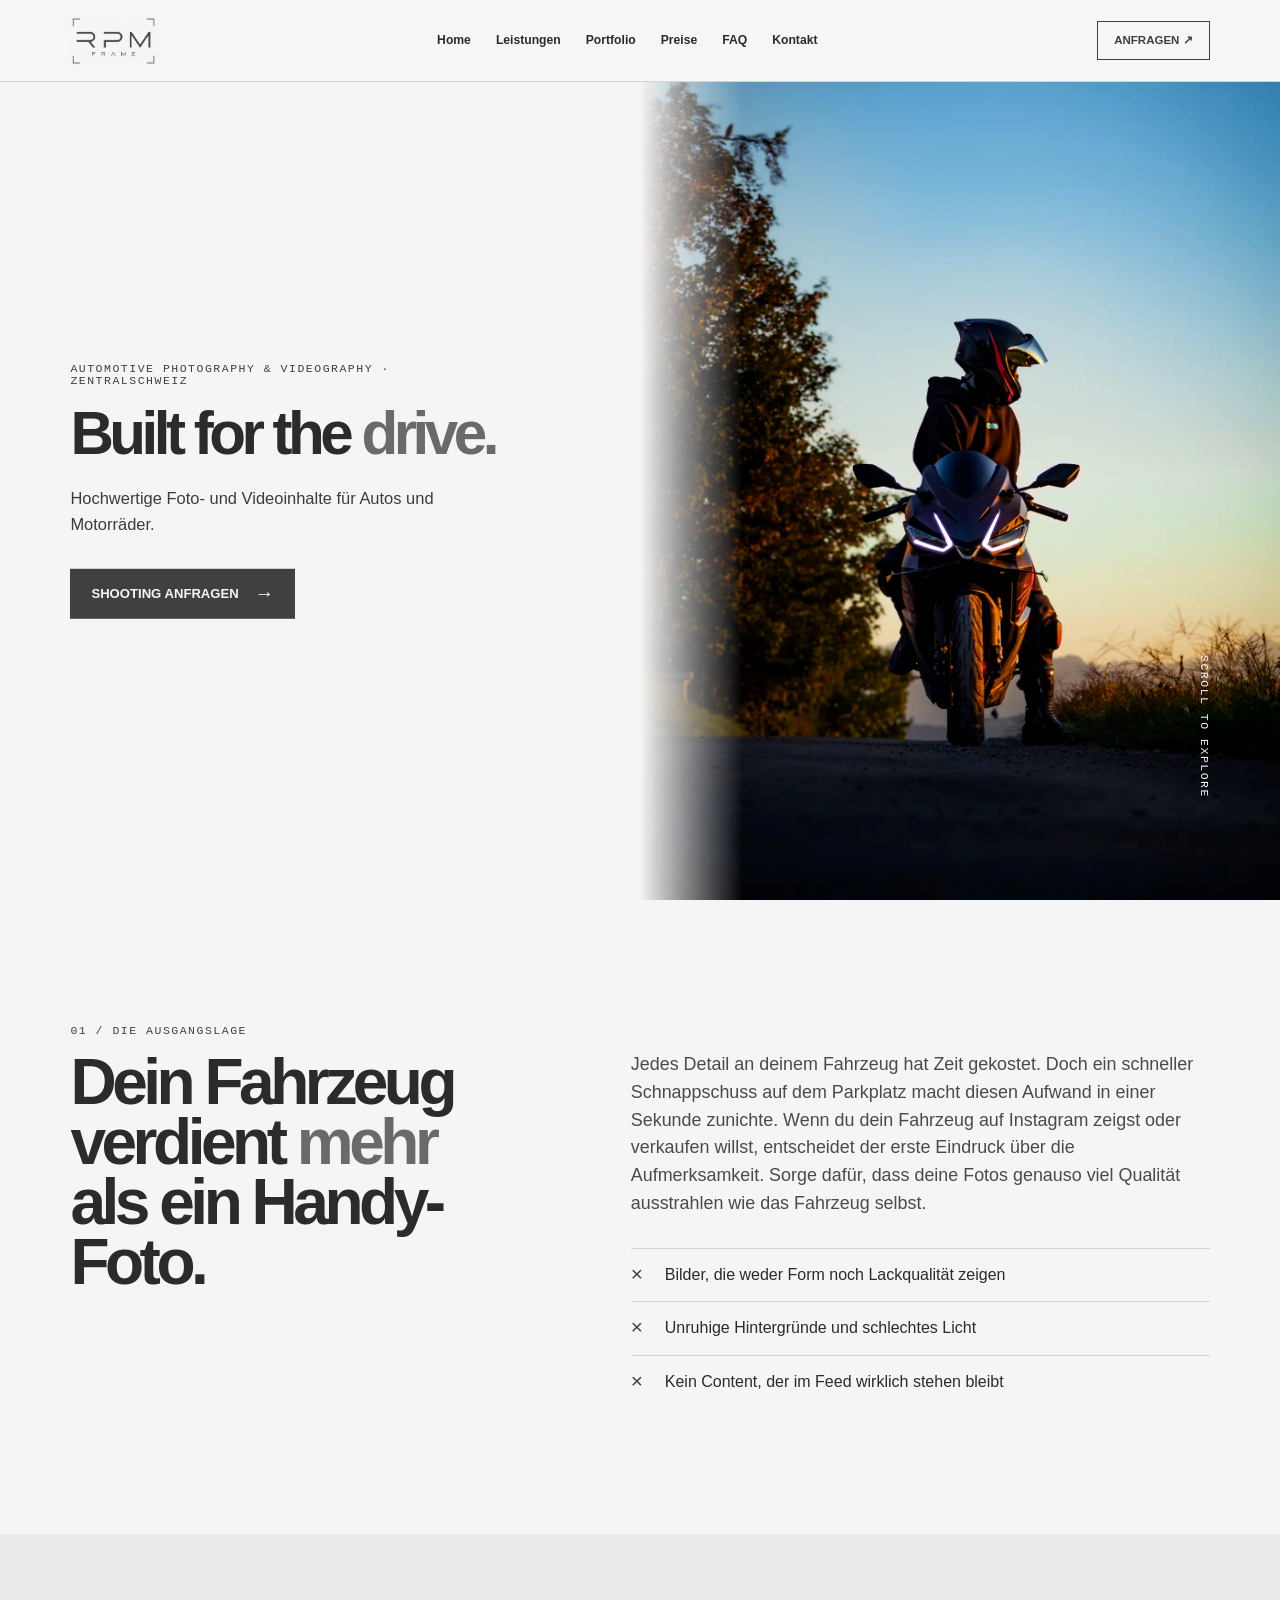
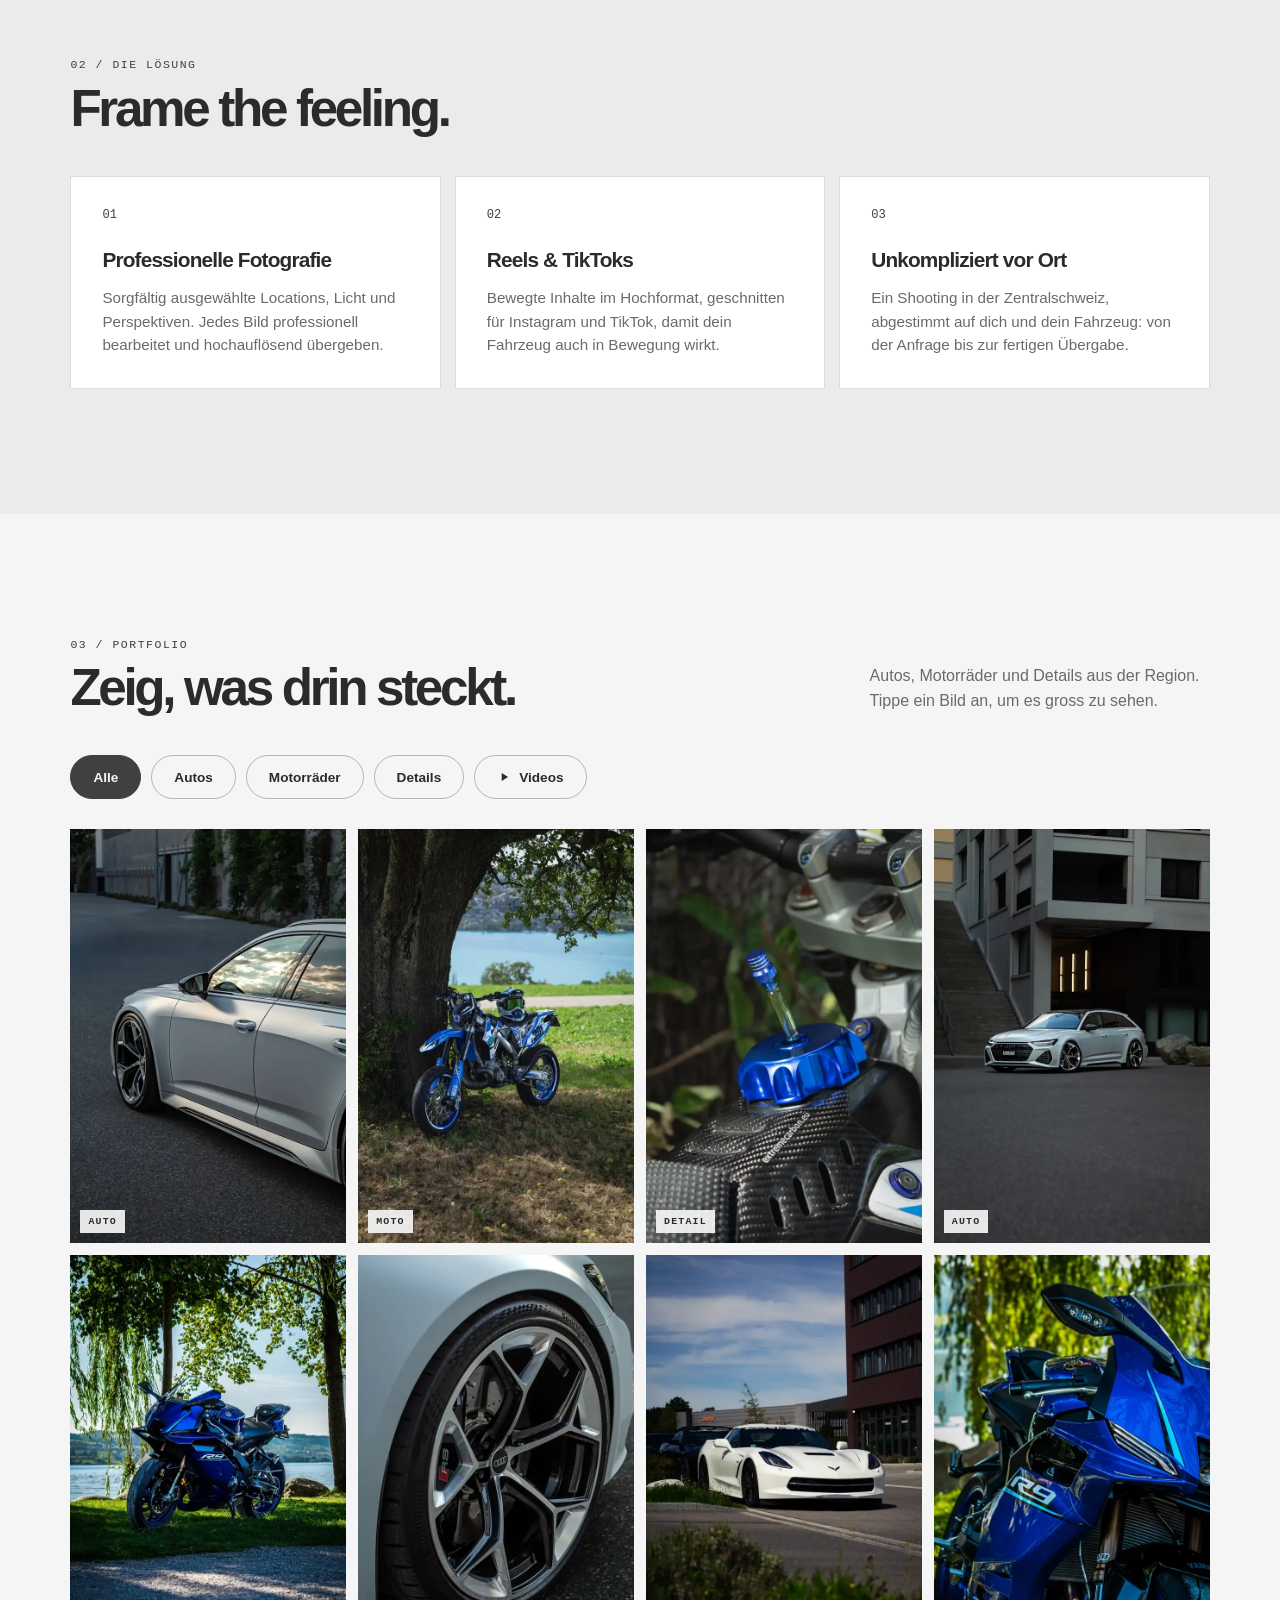
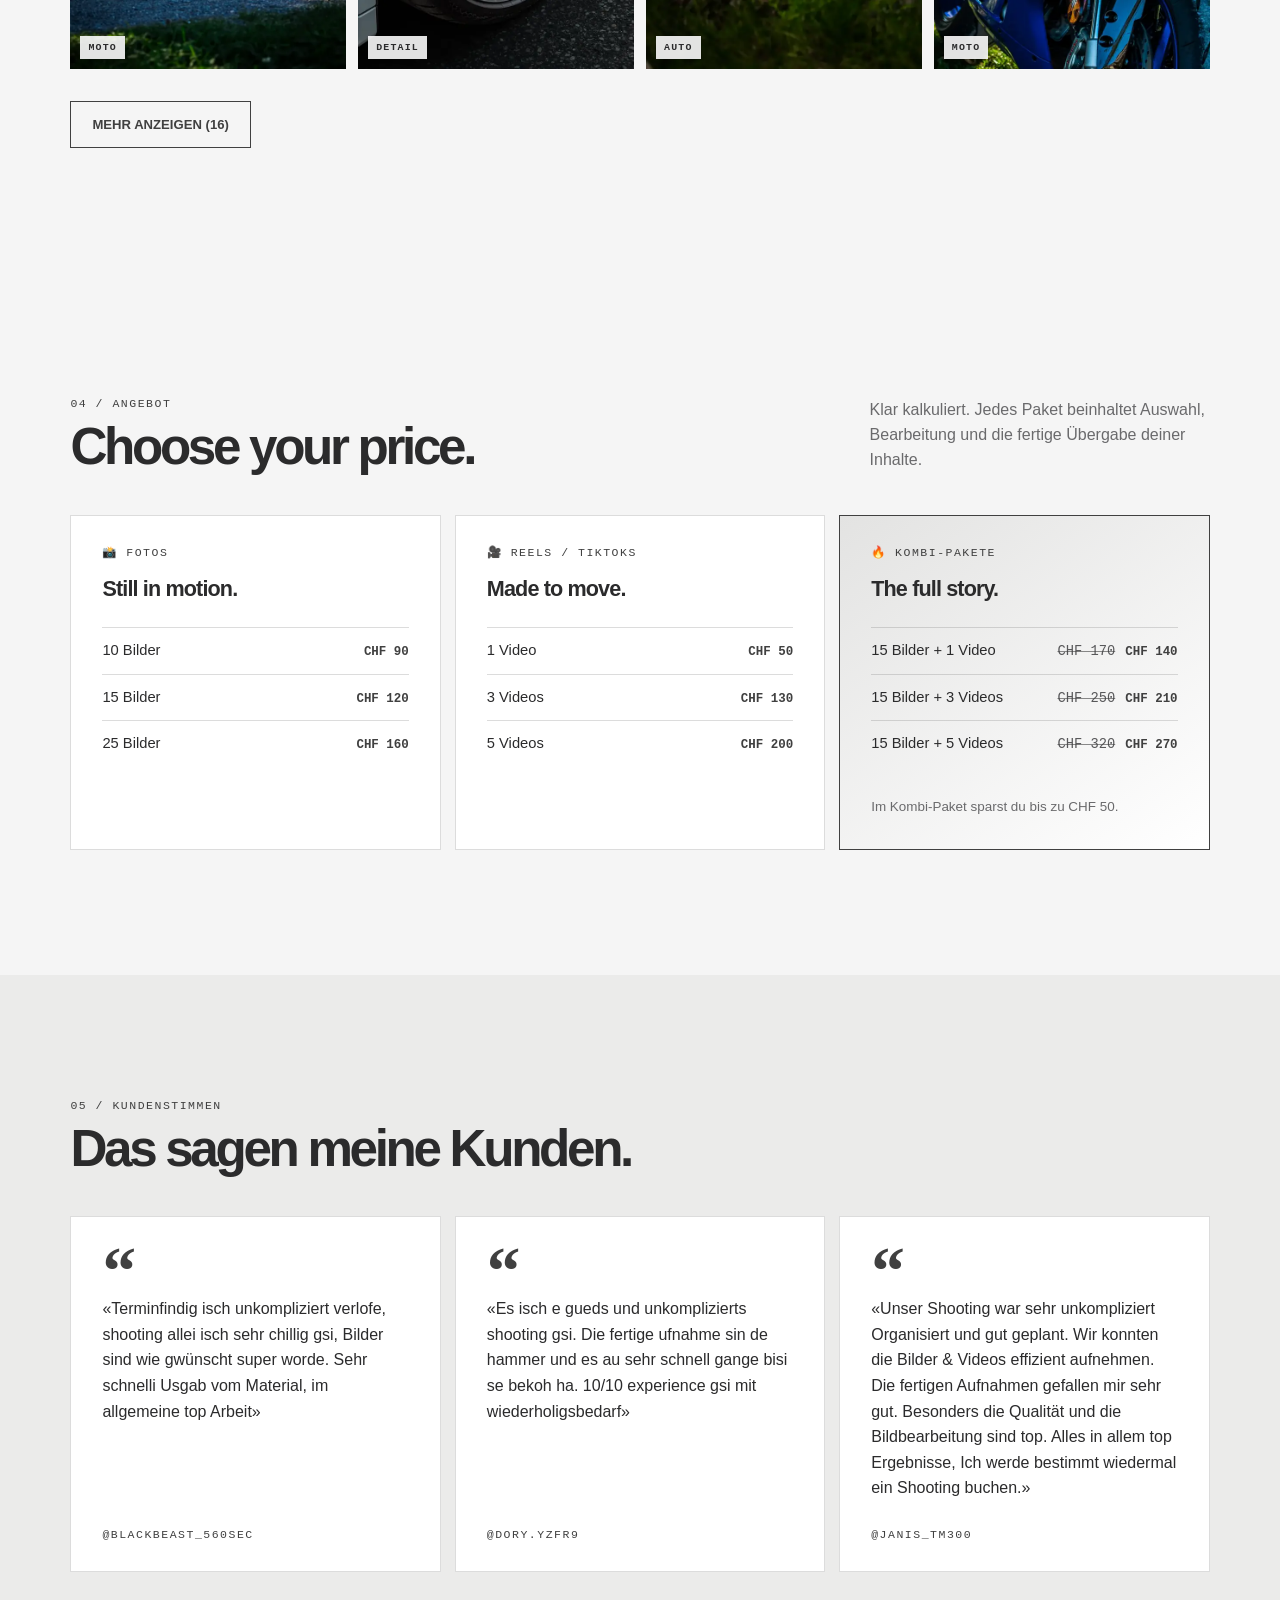
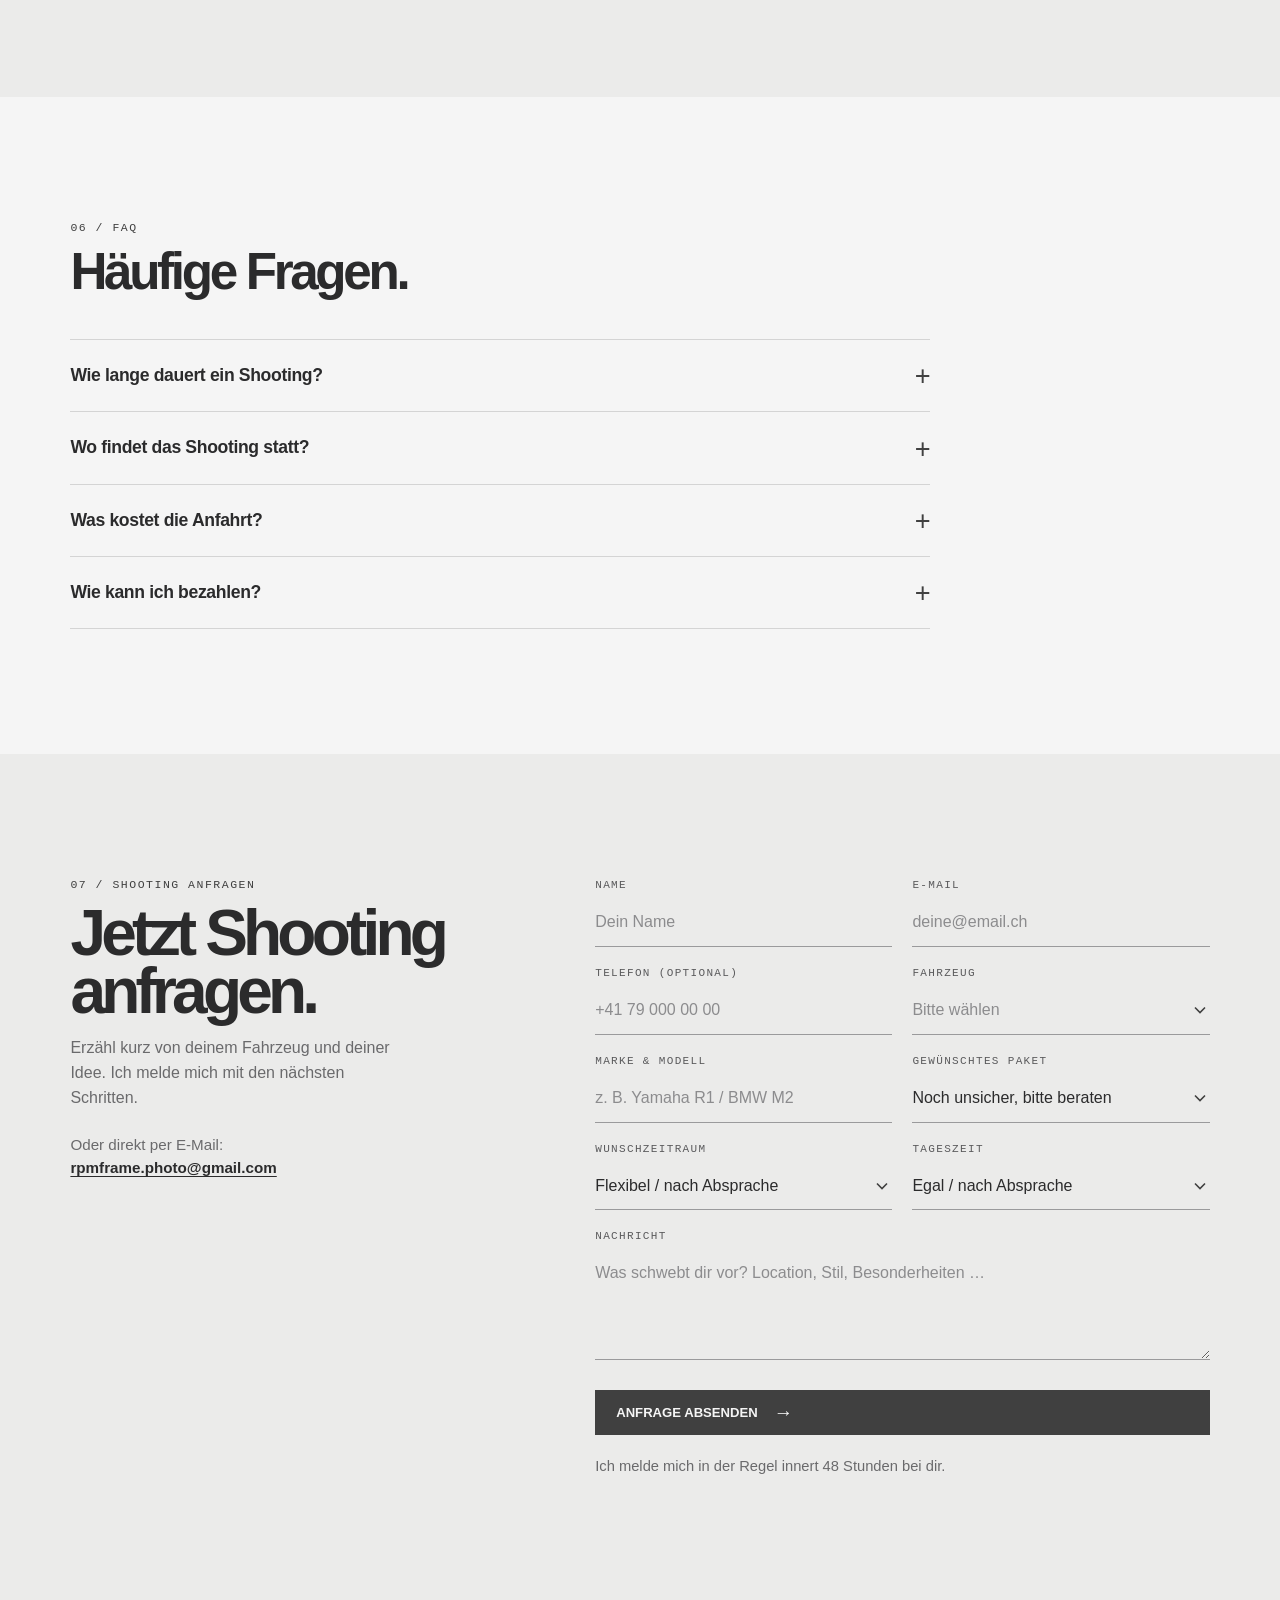
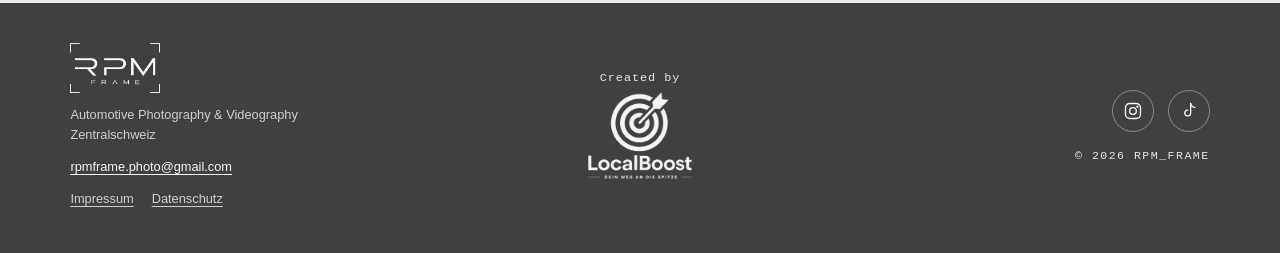
==== commit 000e90bd: "Hero-Bild am Laptop groesser (halbe Bildschirmbreite) Co-Authored-By: Claude Sonnet 5.5 <noreply@ant" ====
--- a/index.html
+++ b/index.html
@@ -30,7 +30,7 @@
 
     /* Hero */
     .hero{position:relative;display:block;padding-top:82px;overflow:hidden}
-    .hero-img{position:relative;display:block;margin-left:auto;width:min(44vw,640px,max(360px,calc((100vh - 82px) * .6667)));height:auto;aspect-ratio:2/3;object-fit:cover;filter:saturate(1.1) contrast(1.05);-webkit-mask-image:linear-gradient(to right,transparent 0,#000 22%);mask-image:linear-gradient(to right,transparent 0,#000 22%)}
+    .hero-img{position:relative;display:block;margin-left:auto;width:50vw;height:max(calc(100vh - 82px),52.5vw);object-fit:cover;object-position:50% 62%;filter:saturate(1.1) contrast(1.05);-webkit-mask-image:linear-gradient(to right,transparent 0,#000 16%);mask-image:linear-gradient(to right,transparent 0,#000 16%)}
     .hero-content{position:absolute;left:5.5vw;top:calc(50% + 41px);transform:translateY(-50%);z-index:1;max-width:34vw;color:#2b2b2c}
     .hero h1{font-size:clamp(2.6rem,4.7vw,5.6rem);line-height:.93;letter-spacing:-.075em;margin:20px 0 24px;font-weight:800}
     .hero h1 span{color:#6a6a6c}
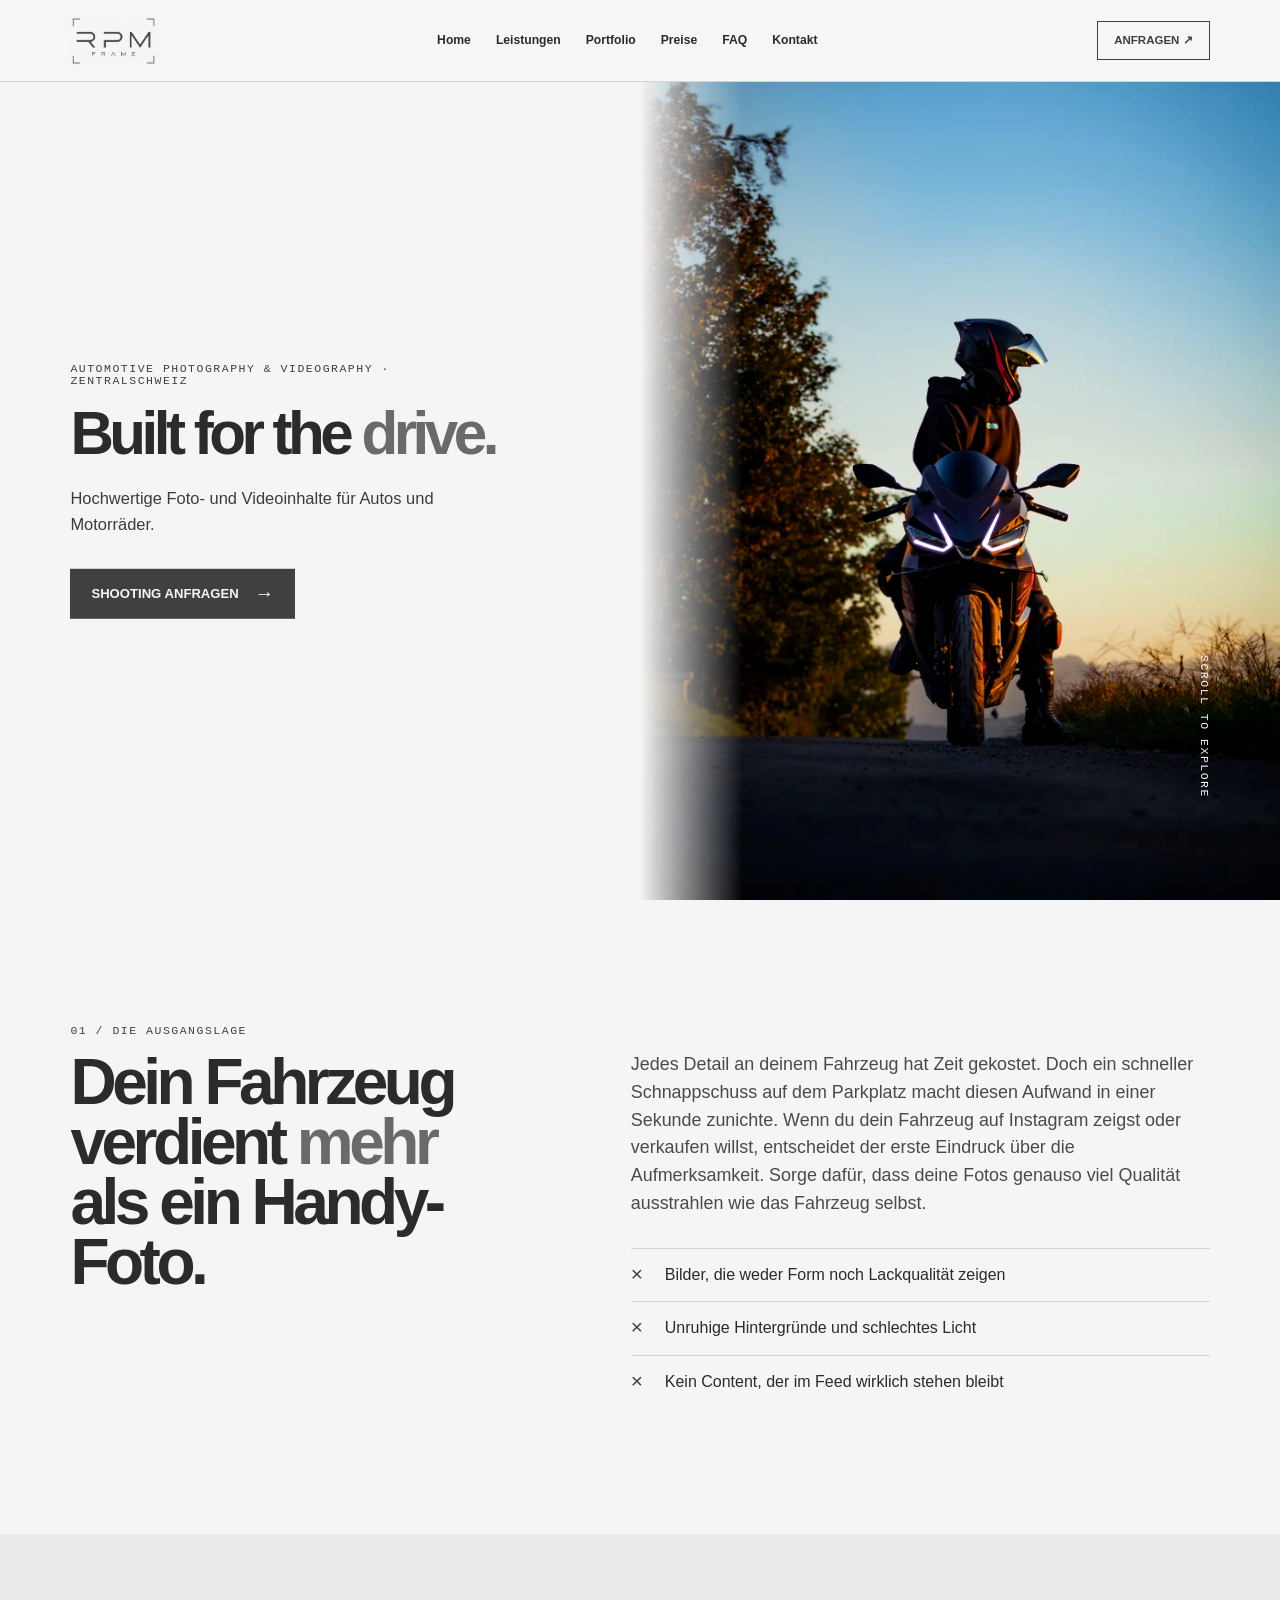
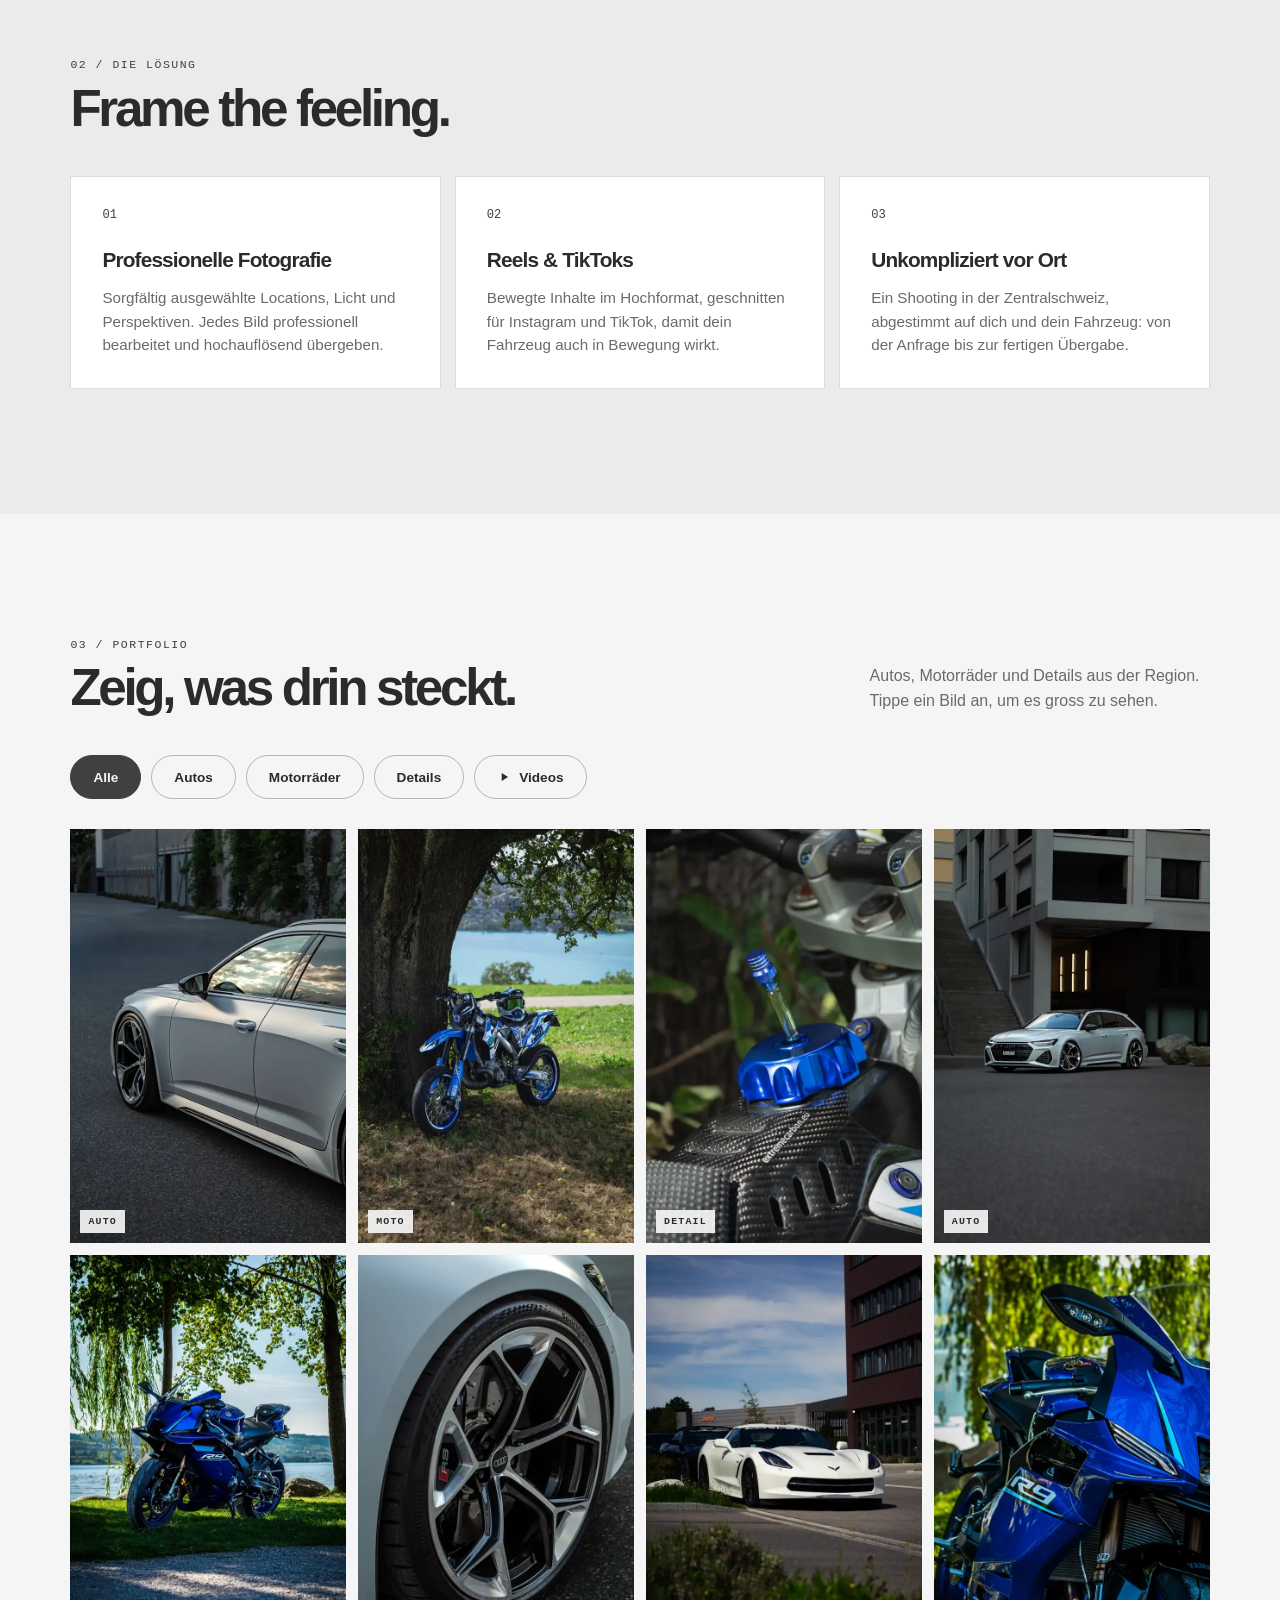
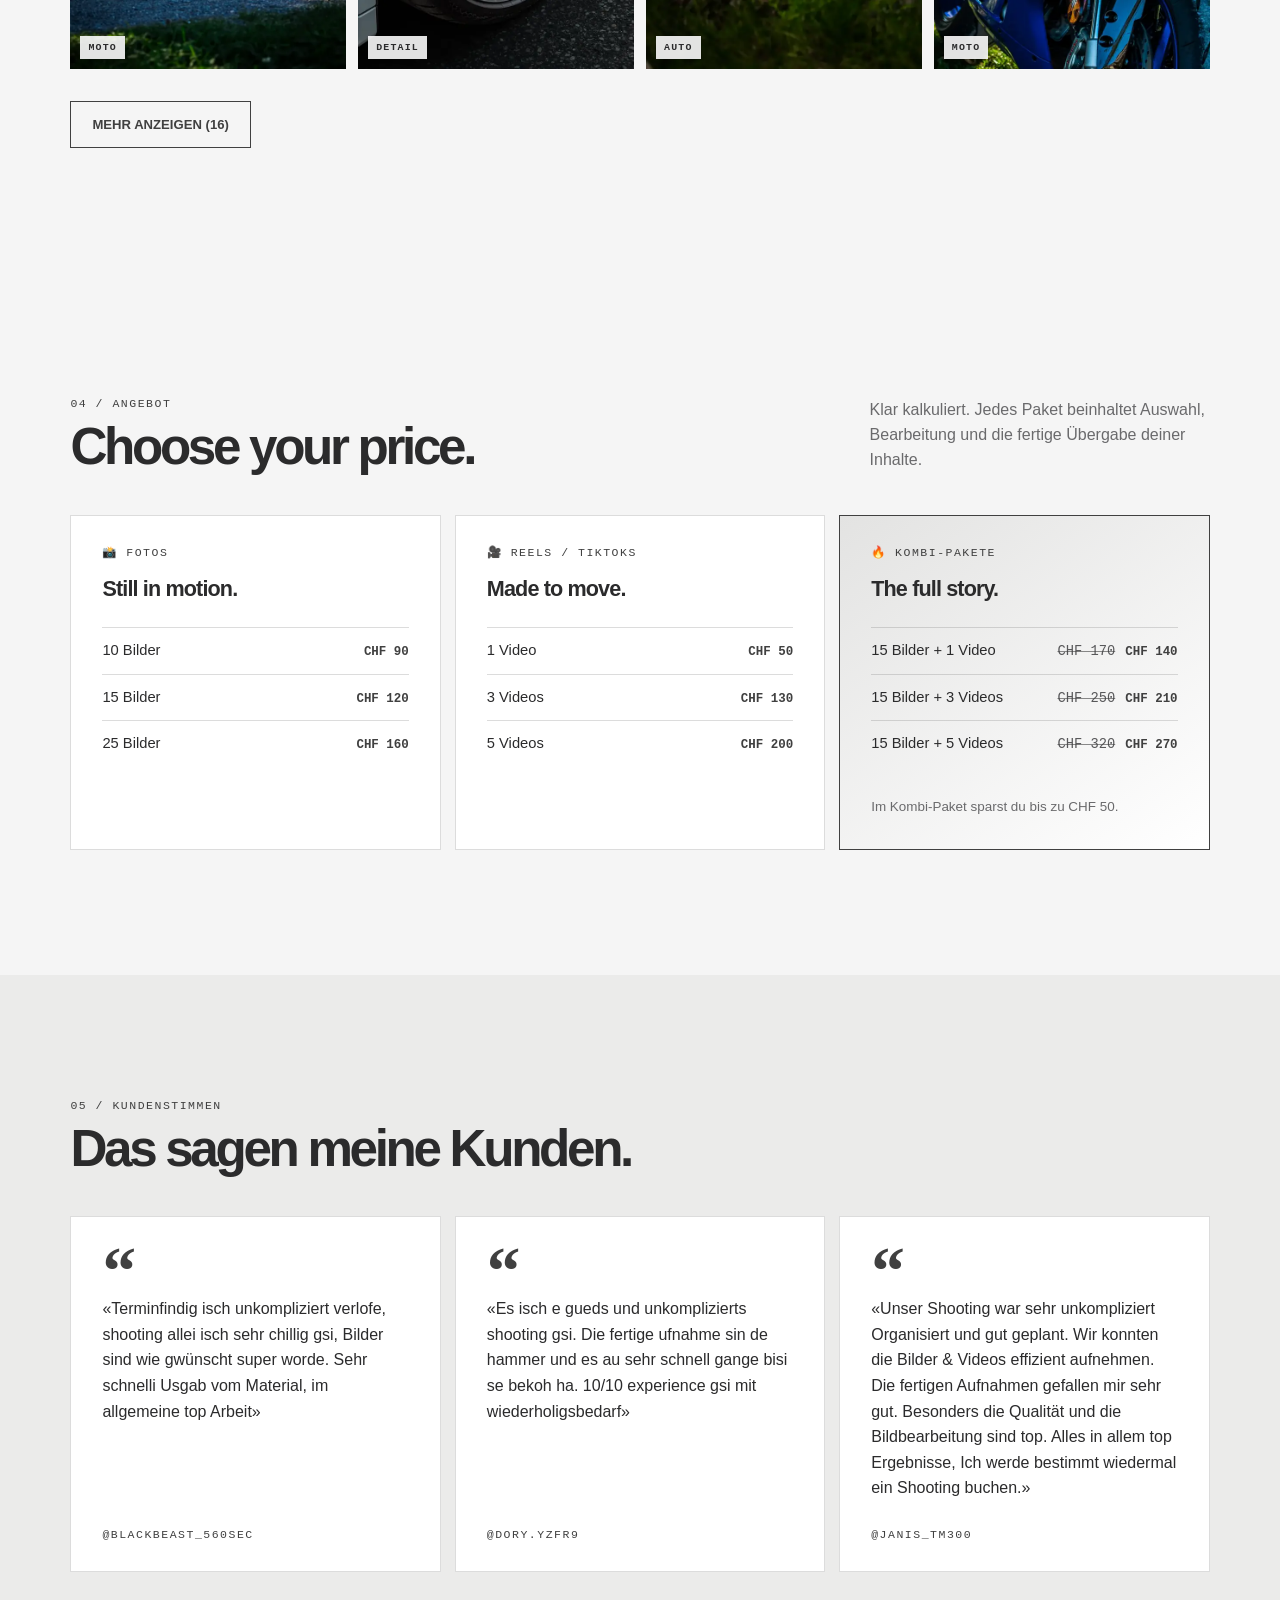
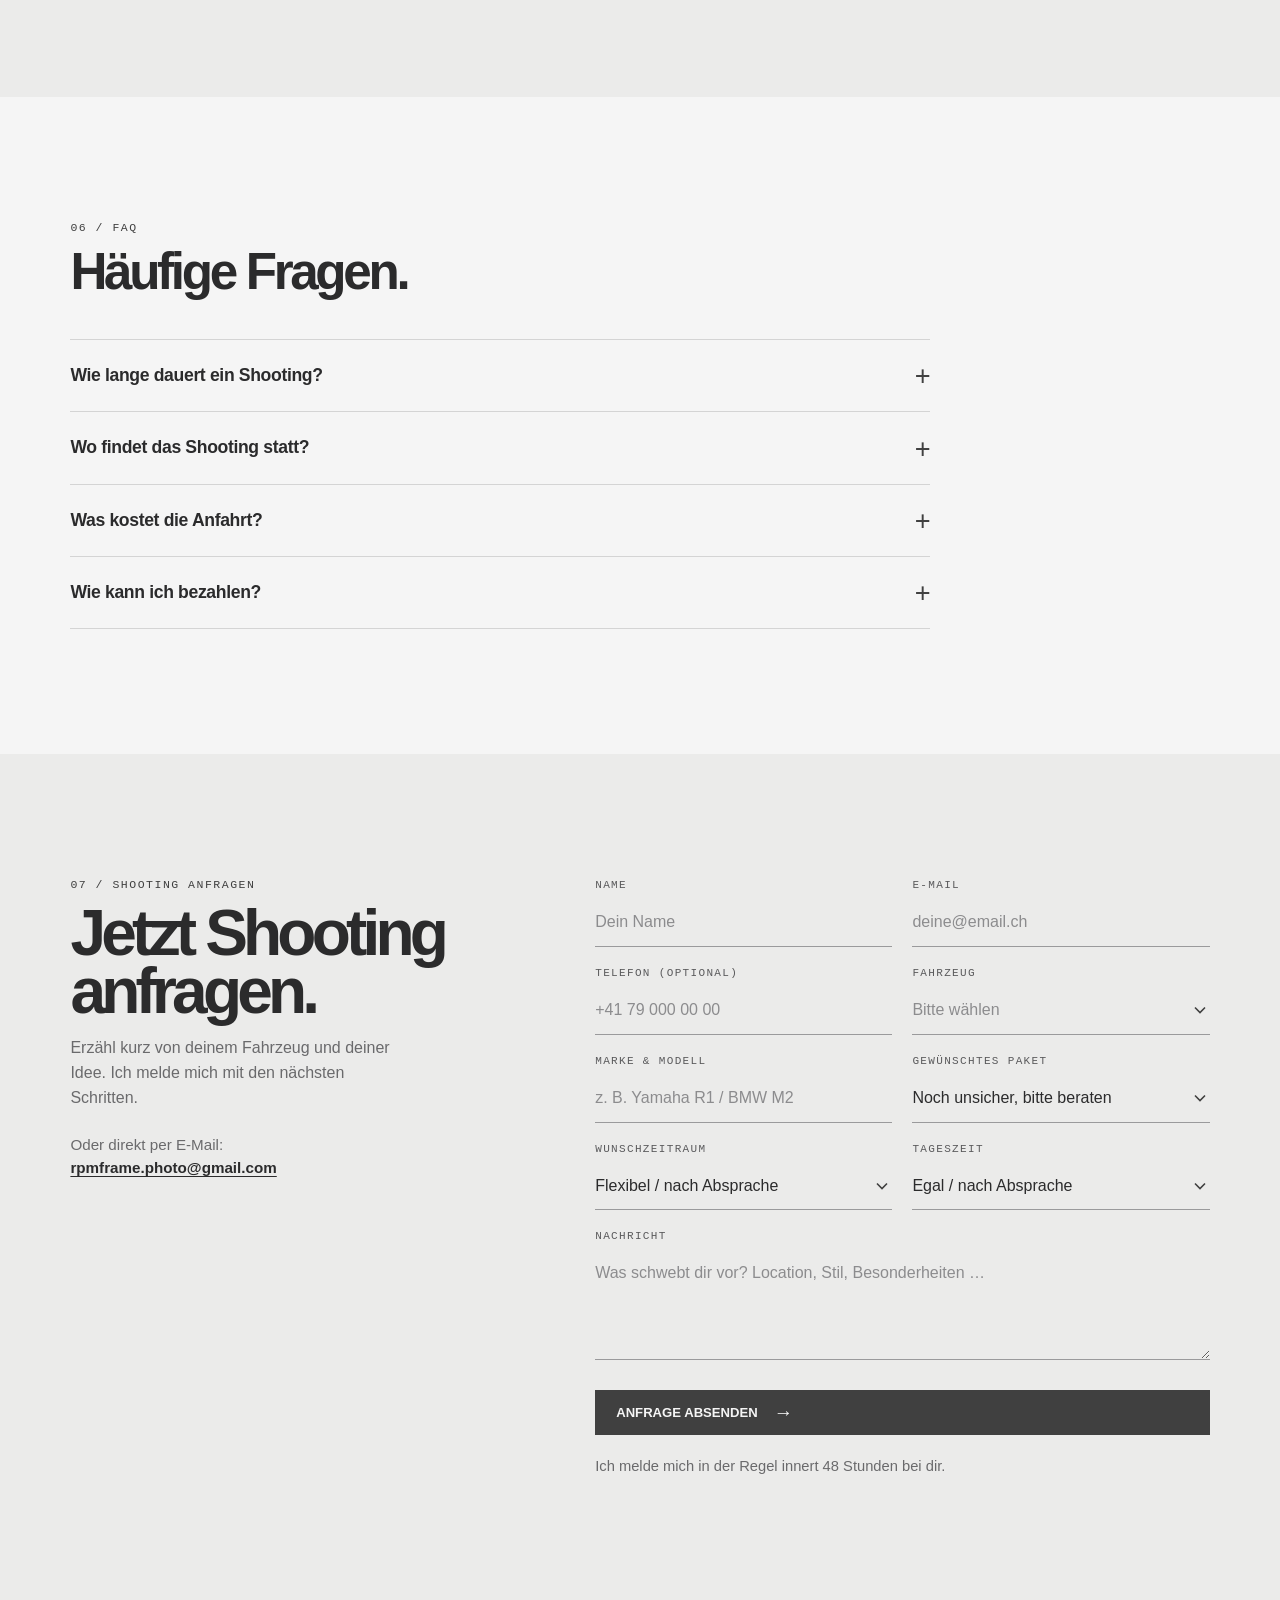
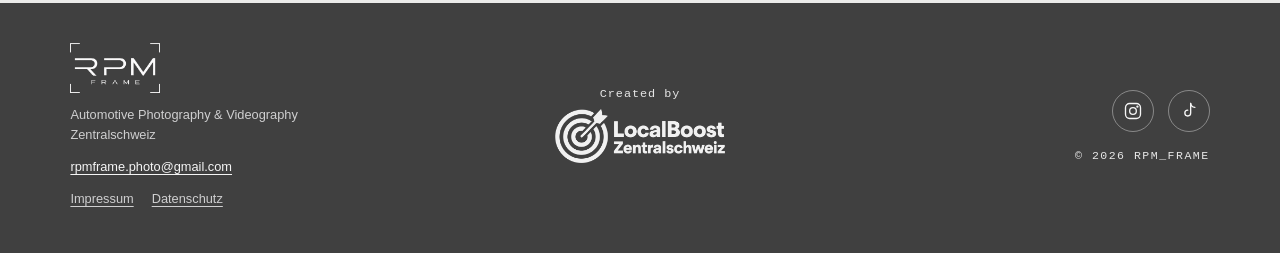
==== commit fd76bf93: "Footer: neues LocalBoost-Zentralschweiz-Logo Co-Authored-By: Claude Sonnet 5.5 <noreply@anthropic.co" ====
--- a/index.html
+++ b/index.html
@@ -30,7 +30,7 @@
 
     /* Hero */
     .hero{position:relative;display:block;padding-top:82px;overflow:hidden}
-    .hero-img{position:relative;display:block;margin-left:auto;width:50vw;height:max(calc(100vh - 82px),52.5vw);object-fit:cover;object-position:50% 62%;filter:saturate(1.1) contrast(1.05);-webkit-mask-image:linear-gradient(to right,transparent 0,#000 16%);mask-image:linear-gradient(to right,transparent 0,#000 16%)}
+    .hero-img{position:relative;display:block;margin-left:auto;width:min(50vw,max(calc(100vh - 82px),460px));height:max(calc(100vh - 82px),460px);object-fit:cover;object-position:50% 62%;filter:saturate(1.1) contrast(1.05);-webkit-mask-image:linear-gradient(to right,transparent 0,#000 16%);mask-image:linear-gradient(to right,transparent 0,#000 16%)}
     .hero-content{position:absolute;left:5.5vw;top:calc(50% + 41px);transform:translateY(-50%);z-index:1;max-width:34vw;color:#2b2b2c}
     .hero h1{font-size:clamp(2.6rem,4.7vw,5.6rem);line-height:.93;letter-spacing:-.075em;margin:20px 0 24px;font-weight:800}
     .hero h1 span{color:#6a6a6c}
@@ -147,7 +147,7 @@
     footer .mono{color:#e6e6e6}
     footer .footer-side{display:grid;gap:18px;justify-items:end;justify-self:end}
     .social{display:flex;gap:14px}.social a{width:42px;height:42px;border:1px solid rgba(245,245,245,.4);border-radius:50%;display:grid;place-items:center;color:#f5f5f5}.social a:hover{background:#f5f5f5;color:#404040}.social svg{width:20px;height:20px}
-    .credit{display:grid;justify-items:center;gap:8px;text-align:center}.credit .mono{text-transform:none;letter-spacing:.08em;font-size:.74rem}.credit img{width:104px;height:auto;opacity:.95}.credit:hover img{opacity:1}
+    .credit{display:grid;justify-items:center;gap:8px;text-align:center}.credit .mono{text-transform:none;letter-spacing:.08em;font-size:.74rem}.credit img{width:170px;height:auto;opacity:.95}.credit:hover img{opacity:1}
     .f-mail{color:#f5f5f5;text-decoration:underline;text-underline-offset:3px}
     .f-legal{display:flex;gap:18px}.f-legal a{color:#cfcfd0;text-decoration:underline;text-underline-offset:3px}.f-legal a:hover,.f-mail:hover{opacity:.7}
     footer p{margin:12px 0 0}
@@ -321,7 +321,7 @@
 
   <footer>
     <div class="f-left"><a class="logo" href="#home" aria-label="RPM Frame Startseite"><img class="brand-logo" src="assets/images/logo-rpm-frame-light.png" alt="RPM Frame" width="90" height="50"></a><p>Automotive Photography &amp; Videography<br>Zentralschweiz</p><p><a class="f-mail" href="mailto:rpmframe.photo@gmail.com">rpmframe.photo@gmail.com</a></p><p class="f-legal"><a href="impressum.html">Impressum</a><a href="datenschutz.html">Datenschutz</a></p></div>
-    <a class="credit" href="https://localboost-zs.ch" target="_blank" rel="noopener" aria-label="Created by LocalBoost"><span class="mono">Created by</span><img src="assets/images/localboost-logo-white.png" alt="LocalBoost" width="104" height="87" loading="lazy"></a>
+    <a class="credit" href="https://localboost-zs.ch" target="_blank" rel="noopener" aria-label="Created by LocalBoost"><span class="mono">Created by</span><img src="assets/images/localboost-zentralschweiz-white.png" alt="LocalBoost Zentralschweiz" width="170" height="54" loading="lazy"></a>
     <div class="footer-side"><div class="social"><a href="https://instagram.com/rpm_frame" target="_blank" rel="noopener" aria-label="Instagram @rpm_frame"><svg viewBox="0 0 24 24" fill="none" stroke="currentColor" stroke-width="1.6" stroke-linecap="round" stroke-linejoin="round"><rect x="3" y="3" width="18" height="18" rx="5"/><circle cx="12" cy="12" r="4"/><circle cx="17.3" cy="6.7" r=".6" fill="currentColor"/></svg></a><a href="https://tiktok.com/@rpm_frame" target="_blank" rel="noopener" aria-label="TikTok @rpm_frame"><svg viewBox="0 0 24 24" fill="none" stroke="currentColor" stroke-width="1.6" stroke-linecap="round" stroke-linejoin="round"><path d="M14 3v11.5a3.5 3.5 0 1 1-3.5-3.5"/><path d="M14 3c.4 2.6 2.2 4.4 5 4.6"/></svg></a></div><div class="mono">© 2026 RPM_Frame</div></div>
   </footer>
 
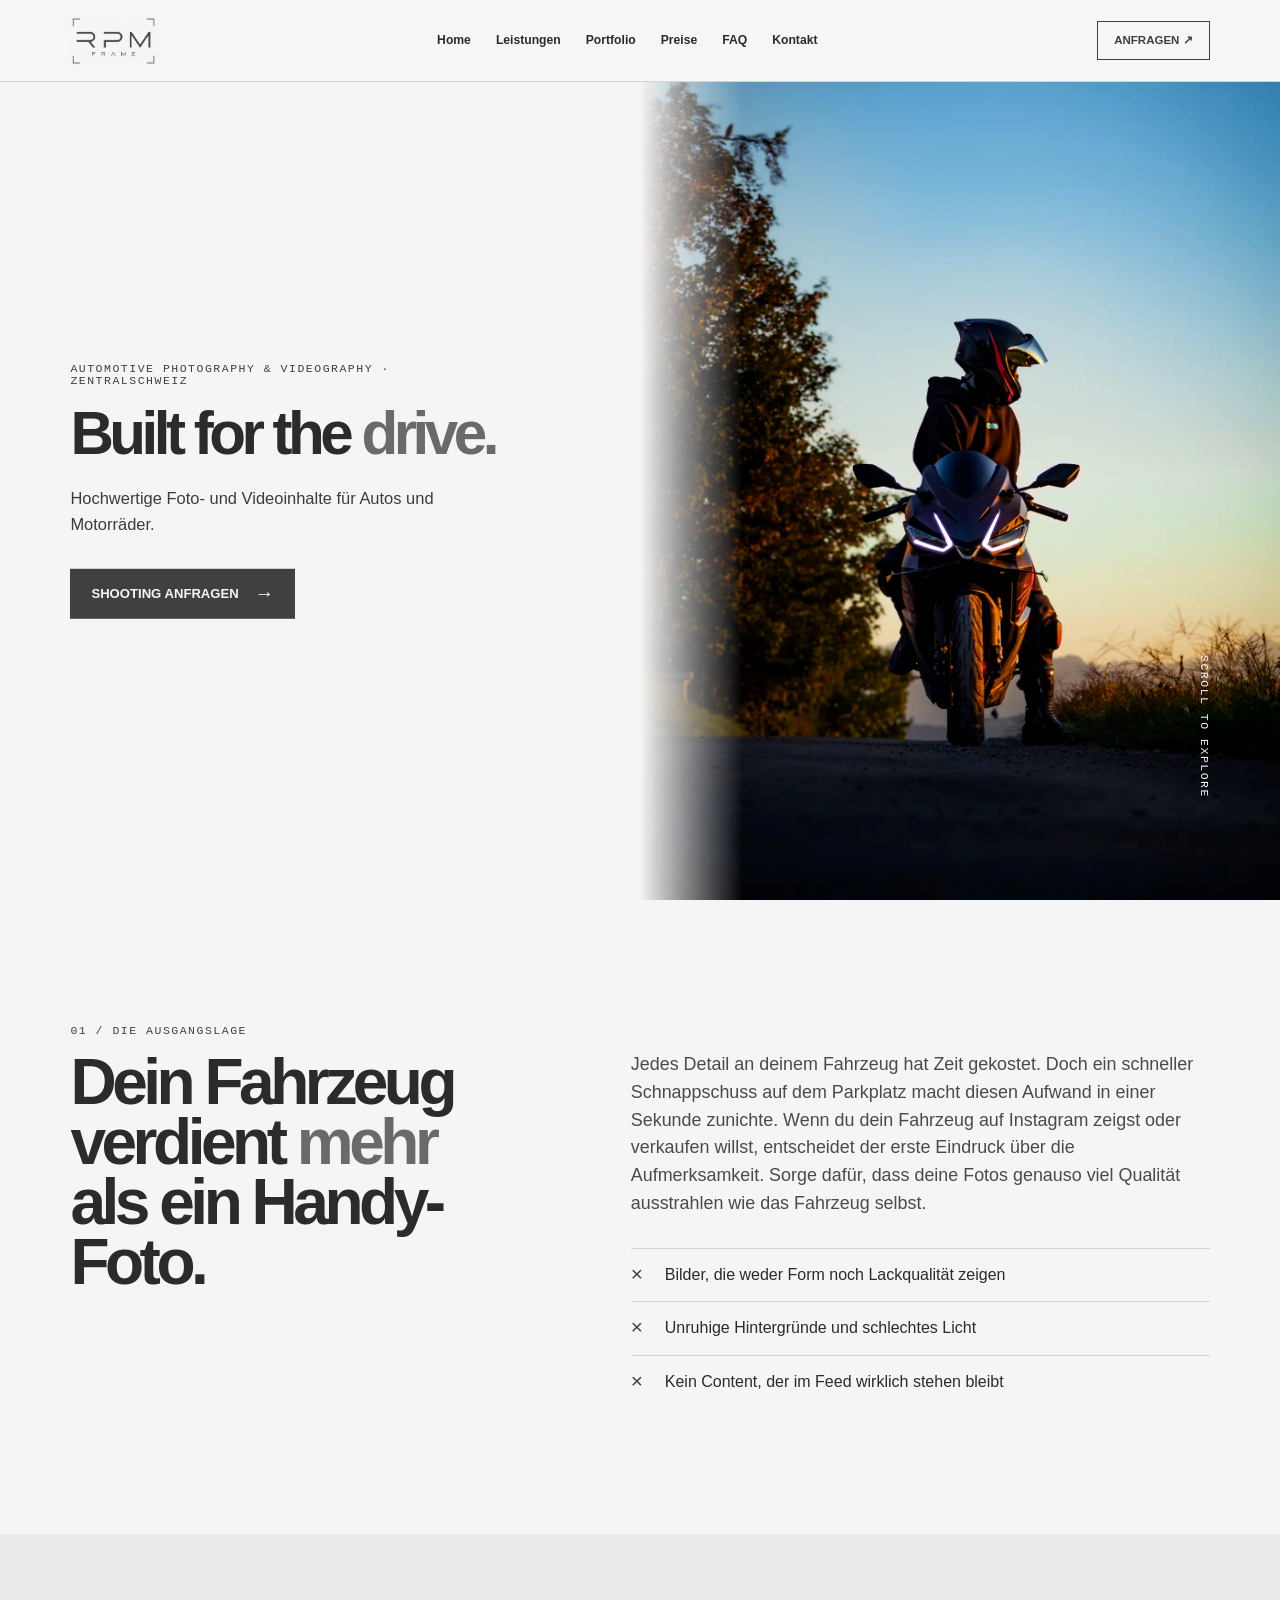
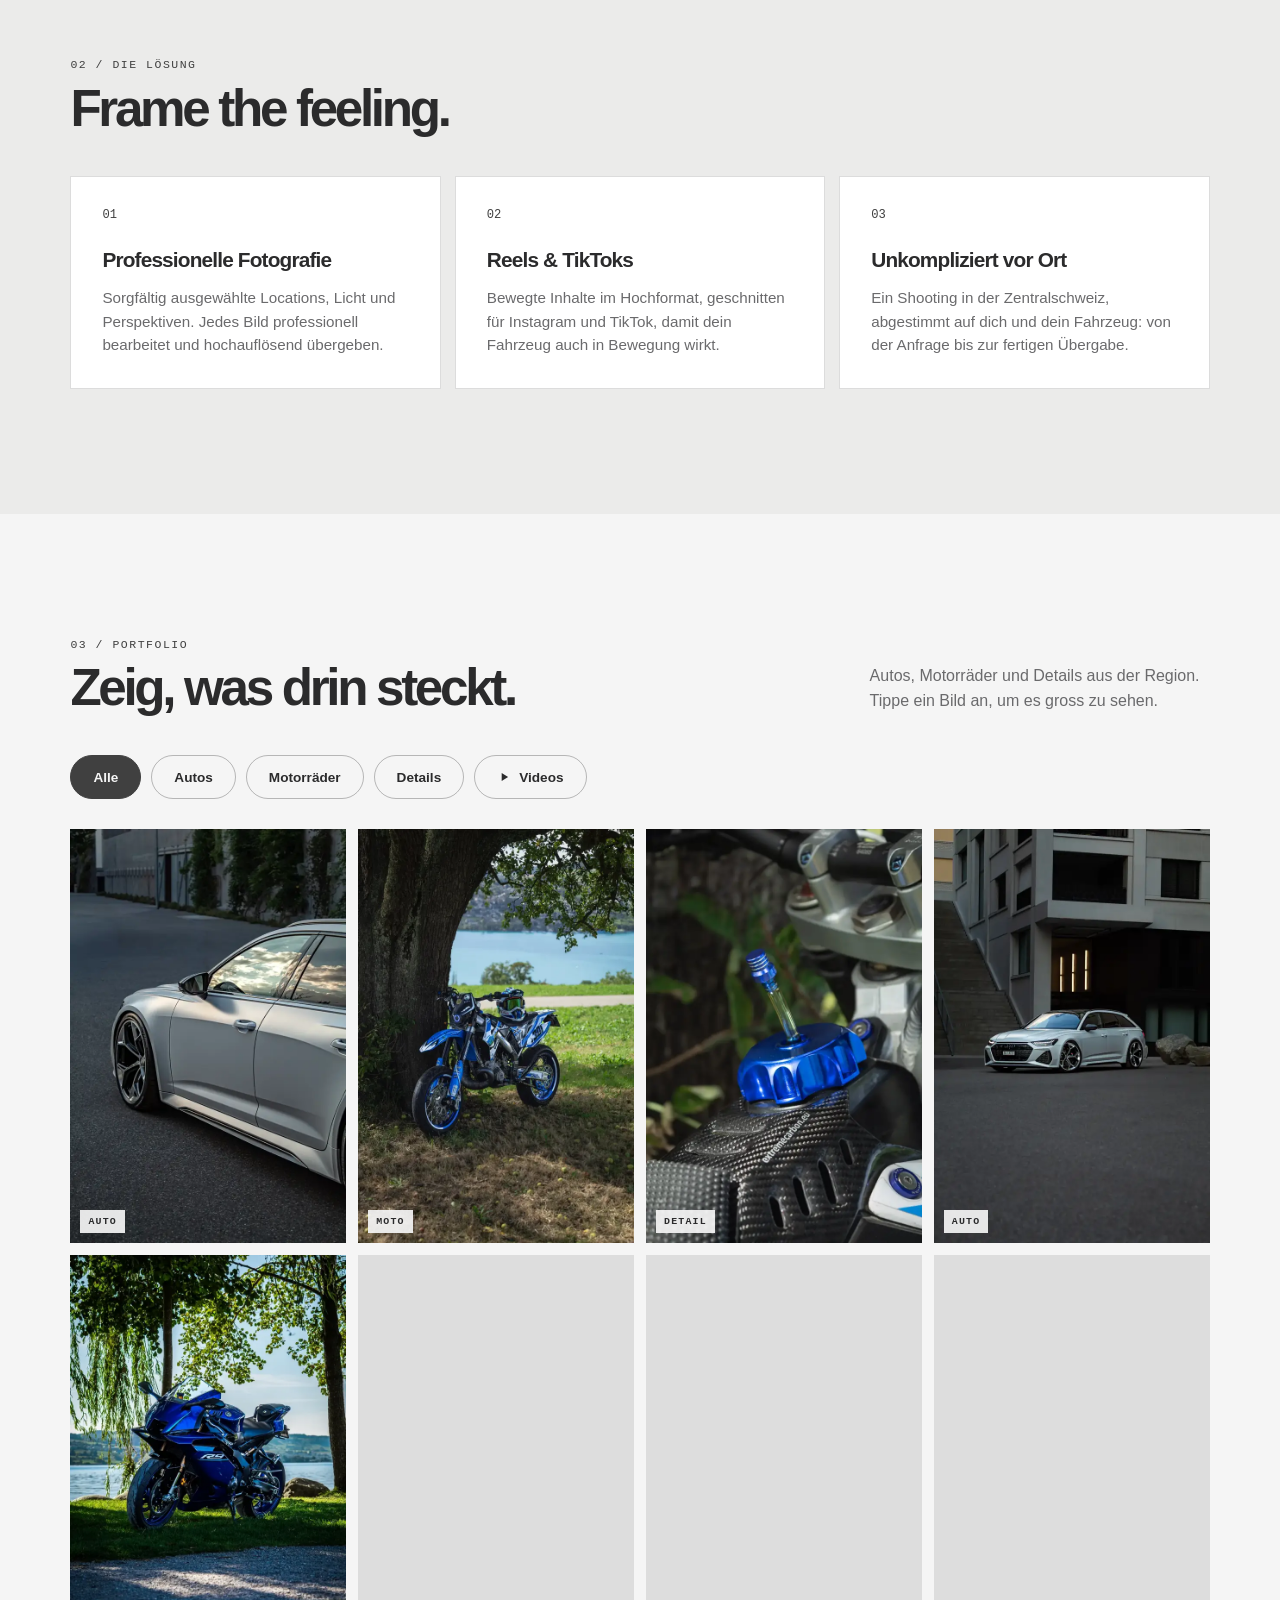
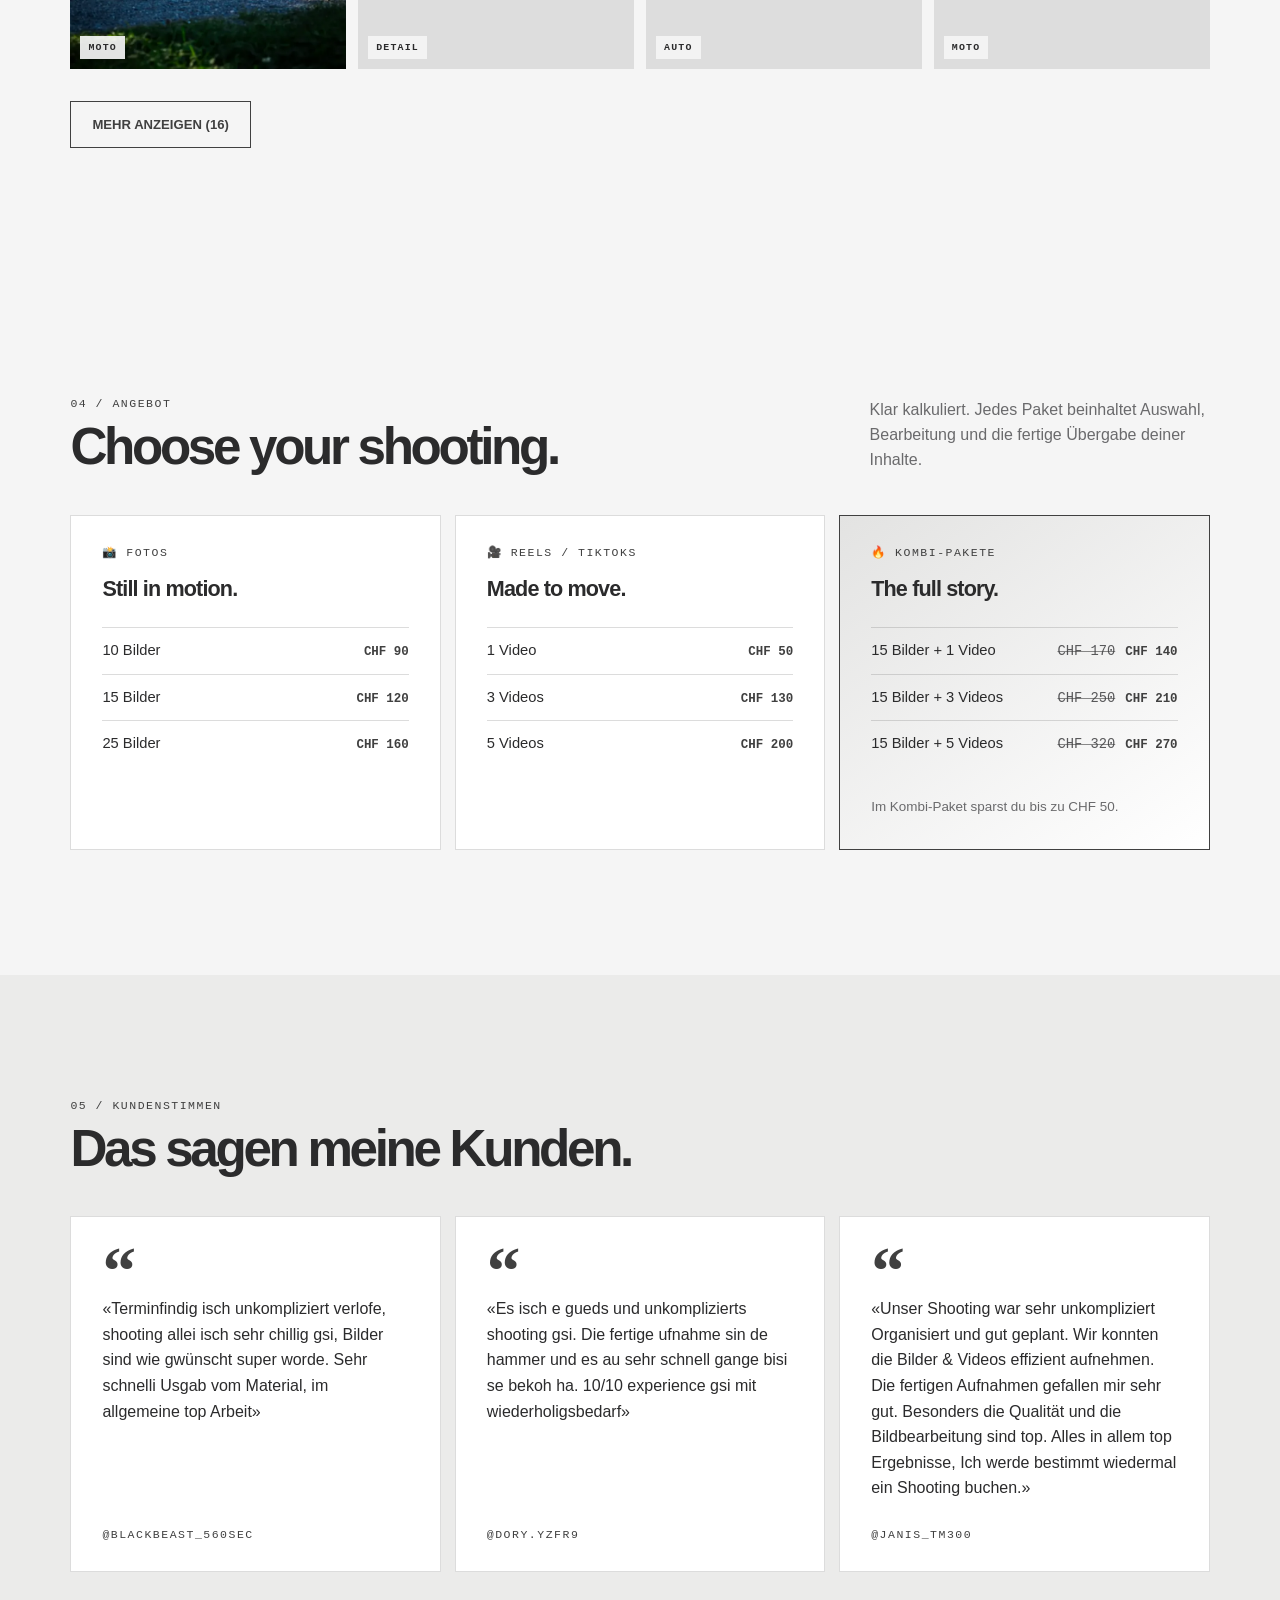
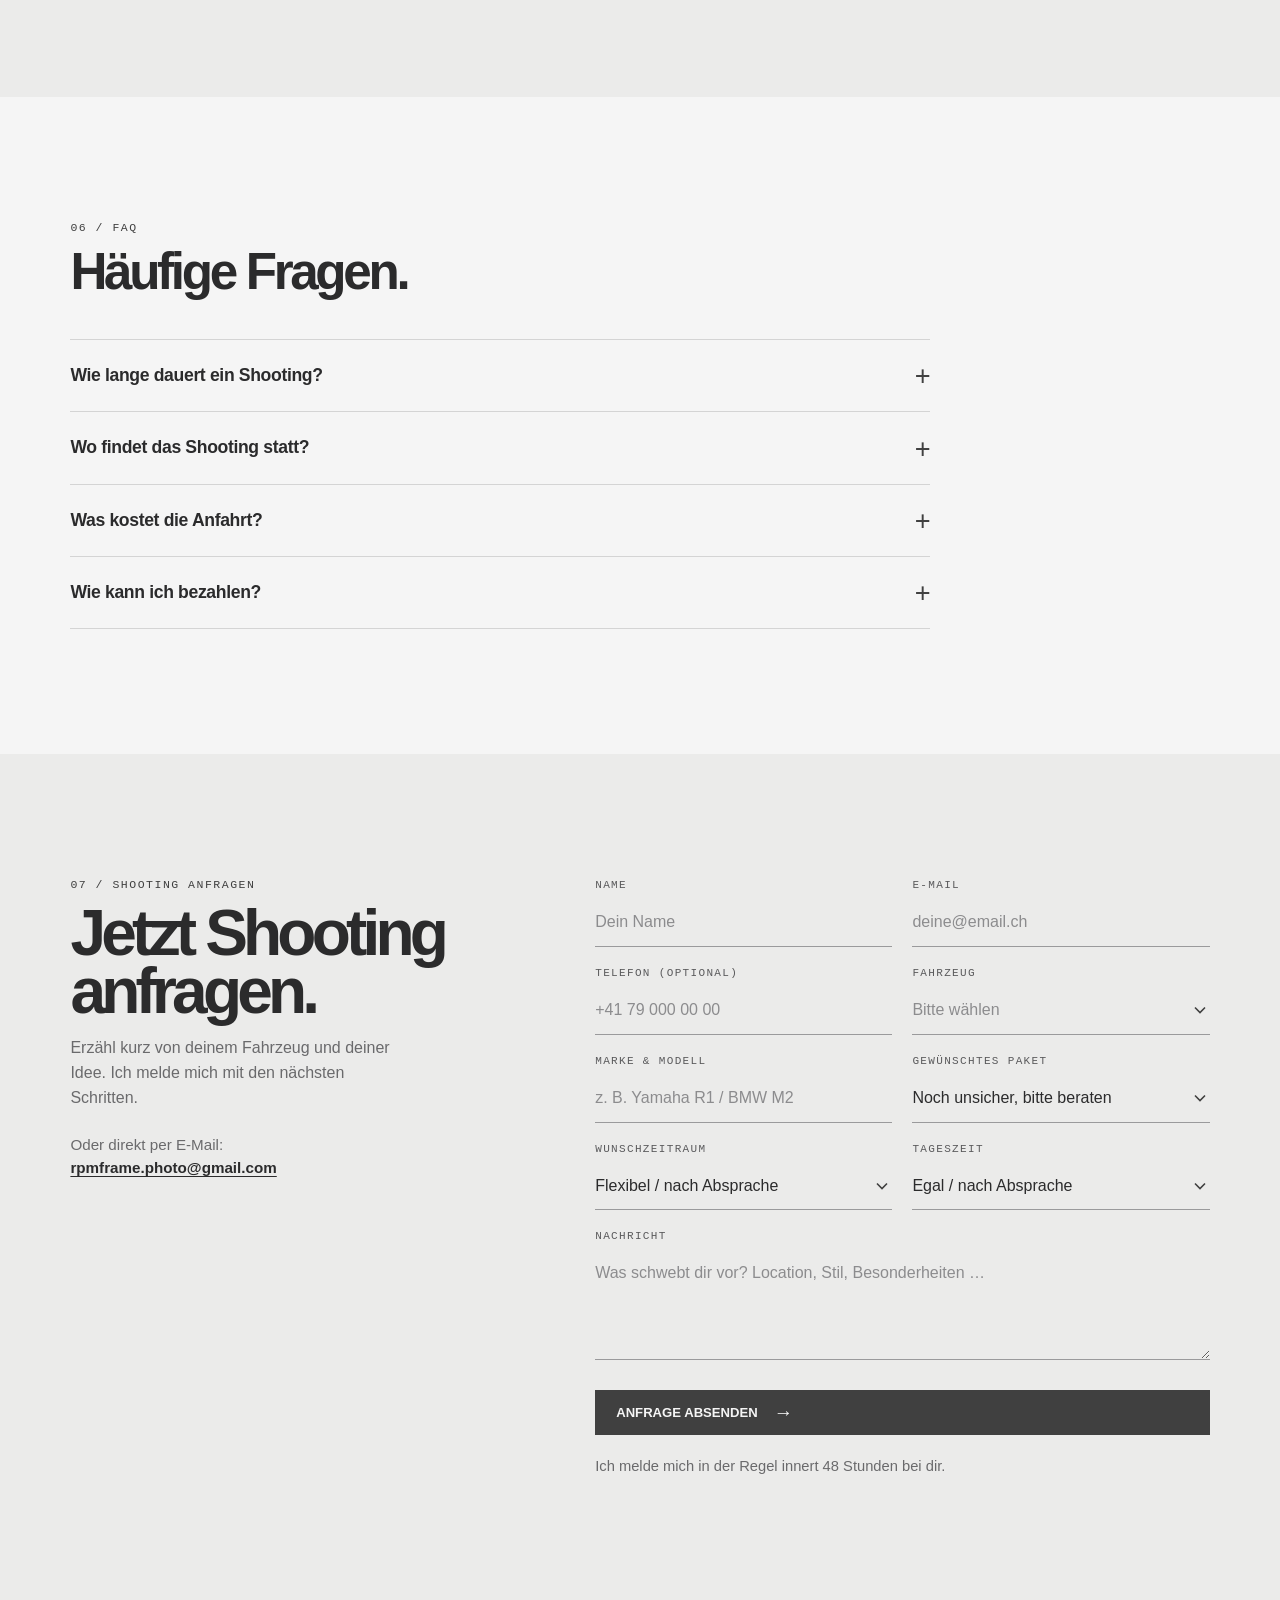
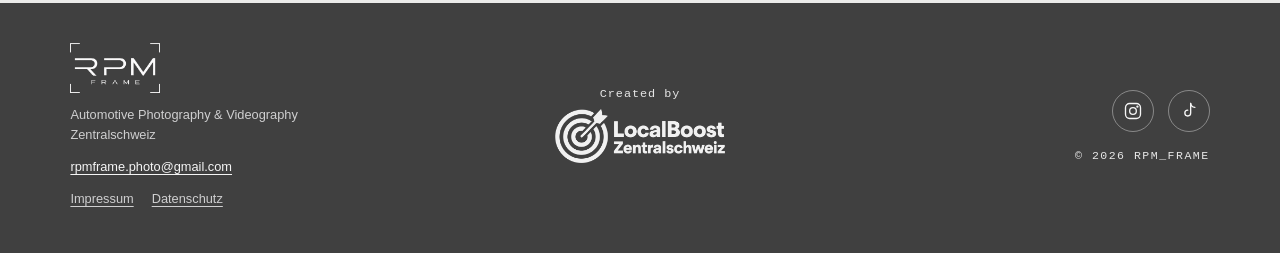
==== commit 84d24d16: "Favicon, Titel, Preis-Ueberschrift, Formspree-Anbindung Co-Authored-By: Claude Sonnet 5.5 <noreply@a" ====
--- a/index.html
+++ b/index.html
@@ -3,8 +3,8 @@
 <head>
   <meta charset="utf-8"><meta name="theme-color" content="#f6f6f6"><meta name="viewport" content="width=device-width,initial-scale=1">
   <meta name="description" content="RPM_Frame — hochwertige Automotive Photography & Videography für Autos und Motorräder aus der Zentralschweiz.">
-  <title>RPM_Frame — Automotive Photography</title>
-  <link rel="icon" type="image/svg+xml" href="data:image/svg+xml,%3Csvg xmlns='http://www.w3.org/2000/svg' viewBox='0 0 64 64'%3E%3Crect width='64' height='64' rx='14' fill='%23404040'/%3E%3Cpath d='M13 46V18h18c9 0 14 5 14 13 0 5-2 9-7 11l12 4H35l-10-4h-4v4H13zm8-12h9c4 0 6-2 6-5s-2-5-6-5h-9v10z' fill='%23f5f5f5'/%3E%3C/svg%3E">
+  <title>RPM Frame - Automotive Photography</title>
+  <link rel="icon" href="favicon.ico" sizes="any"><link rel="icon" type="image/png" sizes="32x32" href="favicon-32.png"><link rel="icon" type="image/png" sizes="192x192" href="favicon-192.png"><link rel="apple-touch-icon" href="apple-touch-icon.png">
   <style>
     :root{--ink:#f5f5f5;--alt:#ebebea;--card:#fff;--line:rgba(64,64,64,.18);--muted:#6a6a6c;--accent:#404040;--text:#2b2b2c;--on-accent:#f5f5f5}
     *{box-sizing:border-box}
@@ -139,6 +139,8 @@
     .field input:focus,.field textarea:focus,.field select:focus{border-color:var(--accent)}
     .field input::placeholder,.field textarea::placeholder{color:#8c8c8e}
     .submit{margin-top:10px}
+    .contact .form-status{margin:14px 0 0;max-width:none;font-weight:700;font-size:1rem;line-height:1.5}
+    .form-status.ok{color:#1f5f33}.form-status.err{color:#a02020}
     .contact .form-note{margin:0;max-width:none;color:var(--muted);font-size:.92rem}
     .contact .mailline{margin-top:22px;font-size:.95rem}
     .mailline a{color:var(--text);font-weight:700;text-decoration:underline;text-underline-offset:3px;word-break:break-all}
@@ -266,7 +268,7 @@
 
     <!-- 5 ANGEBOT -->
     <section class="section pricing" id="angebot">
-      <div class="eyebrow"><div><div class="mono">04 / Angebot</div><h2>Choose your price.</h2></div><p>Klar kalkuliert. Jedes Paket beinhaltet Auswahl, Bearbeitung und die fertige Übergabe deiner Inhalte.</p></div>
+      <div class="eyebrow"><div><div class="mono">04 / Angebot</div><h2>Choose your shooting.</h2></div><p>Klar kalkuliert. Jedes Paket beinhaltet Auswahl, Bearbeitung und die fertige Übergabe deiner Inhalte.</p></div>
       <div class="price-grid">
         <article class="price-card"><div class="mono">📸 Fotos</div><h3>Still in motion.</h3><ul><li><span>10 Bilder</span><span class="p"><b>CHF 90</b></span></li><li><span>15 Bilder</span><span class="p"><b>CHF 120</b></span></li><li><span>25 Bilder</span><span class="p"><b>CHF 160</b></span></li></ul></article>
         <article class="price-card"><div class="mono">🎥 Reels / TikToks</div><h3>Made to move.</h3><ul><li><span>1 Video</span><span class="p"><b>CHF 50</b></span></li><li><span>3 Videos</span><span class="p"><b>CHF 130</b></span></li><li><span>5 Videos</span><span class="p"><b>CHF 200</b></span></li></ul></article>
@@ -298,7 +300,7 @@
     <!-- 6 CTA -->
     <section class="section contact" id="anfrage">
       <div><div class="mono">07 / Shooting anfragen</div><h2>Jetzt Shooting anfragen.</h2><p>Erzähl kurz von deinem Fahrzeug und deiner Idee. Ich melde mich mit den nächsten Schritten.</p><p class="mailline">Oder direkt per E-Mail:<br><a href="mailto:rpmframe.photo@gmail.com">rpmframe.photo@gmail.com</a></p></div>
-      <form class="form" action="FORMSPREE_URL_RPMFRAME" method="POST">
+      <form class="form" action="https://formspree.io/f/xbgdvpby" method="POST">
         <input type="hidden" name="_subject" value="Neue Shooting-Anfrage – RPM_Frame">
         <input type="text" name="_gotcha" tabindex="-1" autocomplete="off" style="display:none" aria-hidden="true">
         <div class="field"><label for="name">Name</label><input id="name" name="name" required autocomplete="name" placeholder="Dein Name"></div>
@@ -312,7 +314,8 @@
         <div class="field full" id="dateWrap" hidden><label for="date">Wunschdatum</label><input id="date" name="wunschdatum" type="date"></div>
         <div class="field full"><label for="message">Nachricht</label><textarea id="message" name="message" required placeholder="Was schwebt dir vor? Location, Stil, Besonderheiten …"></textarea></div>
         <div class="field full"><button class="button submit" type="submit">ANFRAGE ABSENDEN <b>→</b></button></div>
-        <div class="field full"><p class="form-note">Ich melde mich in der Regel innert 48 Stunden bei dir.</p></div>
+        <div class="field full"><p class="form-note">Ich melde mich in der Regel innert 48 Stunden bei dir.</p>
+        <p class="form-status" id="formStatus" role="status" aria-live="polite" hidden></p></div>
       </form>
     </section>
   </main>
@@ -375,6 +378,17 @@
     var when=$('#when'),dw=$('#dateWrap'),di=$('#date');
     di.min=new Date().toISOString().slice(0,10);
     when.addEventListener('change',function(){var on=when.value==='Bestimmtes Datum';dw.hidden=!on;di.required=on;if(!on)di.value=''});
+    /* ---- Formular senden (Formspree, ohne Seitenwechsel) ---- */
+    var form=$('.form'),status=$('#formStatus'),sbtn=$('.submit',form);
+    form.addEventListener('submit',function(e){
+      e.preventDefault();
+      var label=sbtn.innerHTML;sbtn.disabled=true;sbtn.innerHTML='WIRD GESENDET …';status.hidden=true;
+      fetch(form.action,{method:'POST',body:new FormData(form),headers:{'Accept':'application/json'}})
+        .then(function(r){if(!r.ok)throw new Error('send');form.reset();dw.hidden=true;di.required=false;
+          status.textContent='Danke! Deine Anfrage ist angekommen. Ich melde mich in der Regel innert 48 Stunden bei dir.';status.className='form-status ok';status.hidden=false})
+        .catch(function(){status.textContent='Das hat leider nicht geklappt. Bitte versuche es nochmals oder schreib mir direkt an rpmframe.photo@gmail.com.';status.className='form-status err';status.hidden=false})
+        .then(function(){sbtn.disabled=false;sbtn.innerHTML=label;status.scrollIntoView({block:'nearest',behavior:'smooth'})});
+    });
     /* ---- Mobile: fixe Anfrage-Leiste ---- */
     var stick=$('#stick'),vis={};
     if('IntersectionObserver' in window){
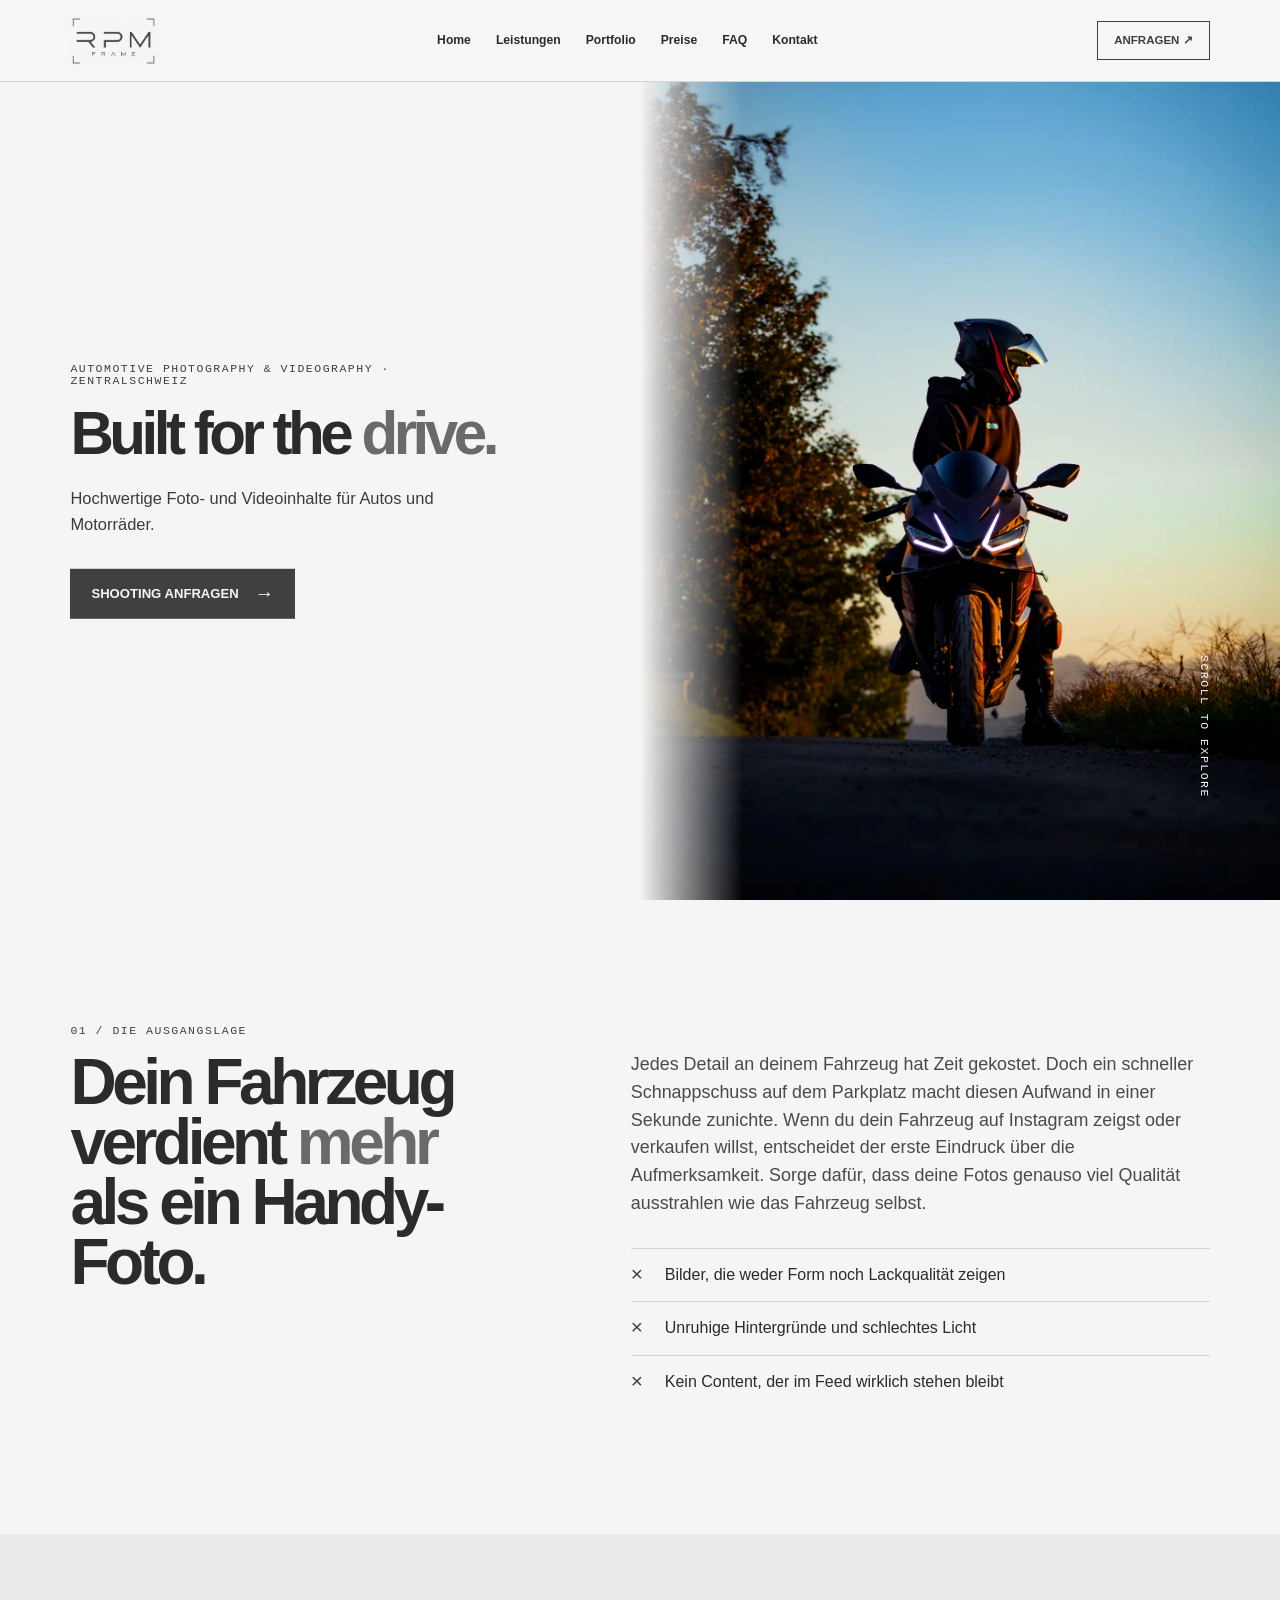
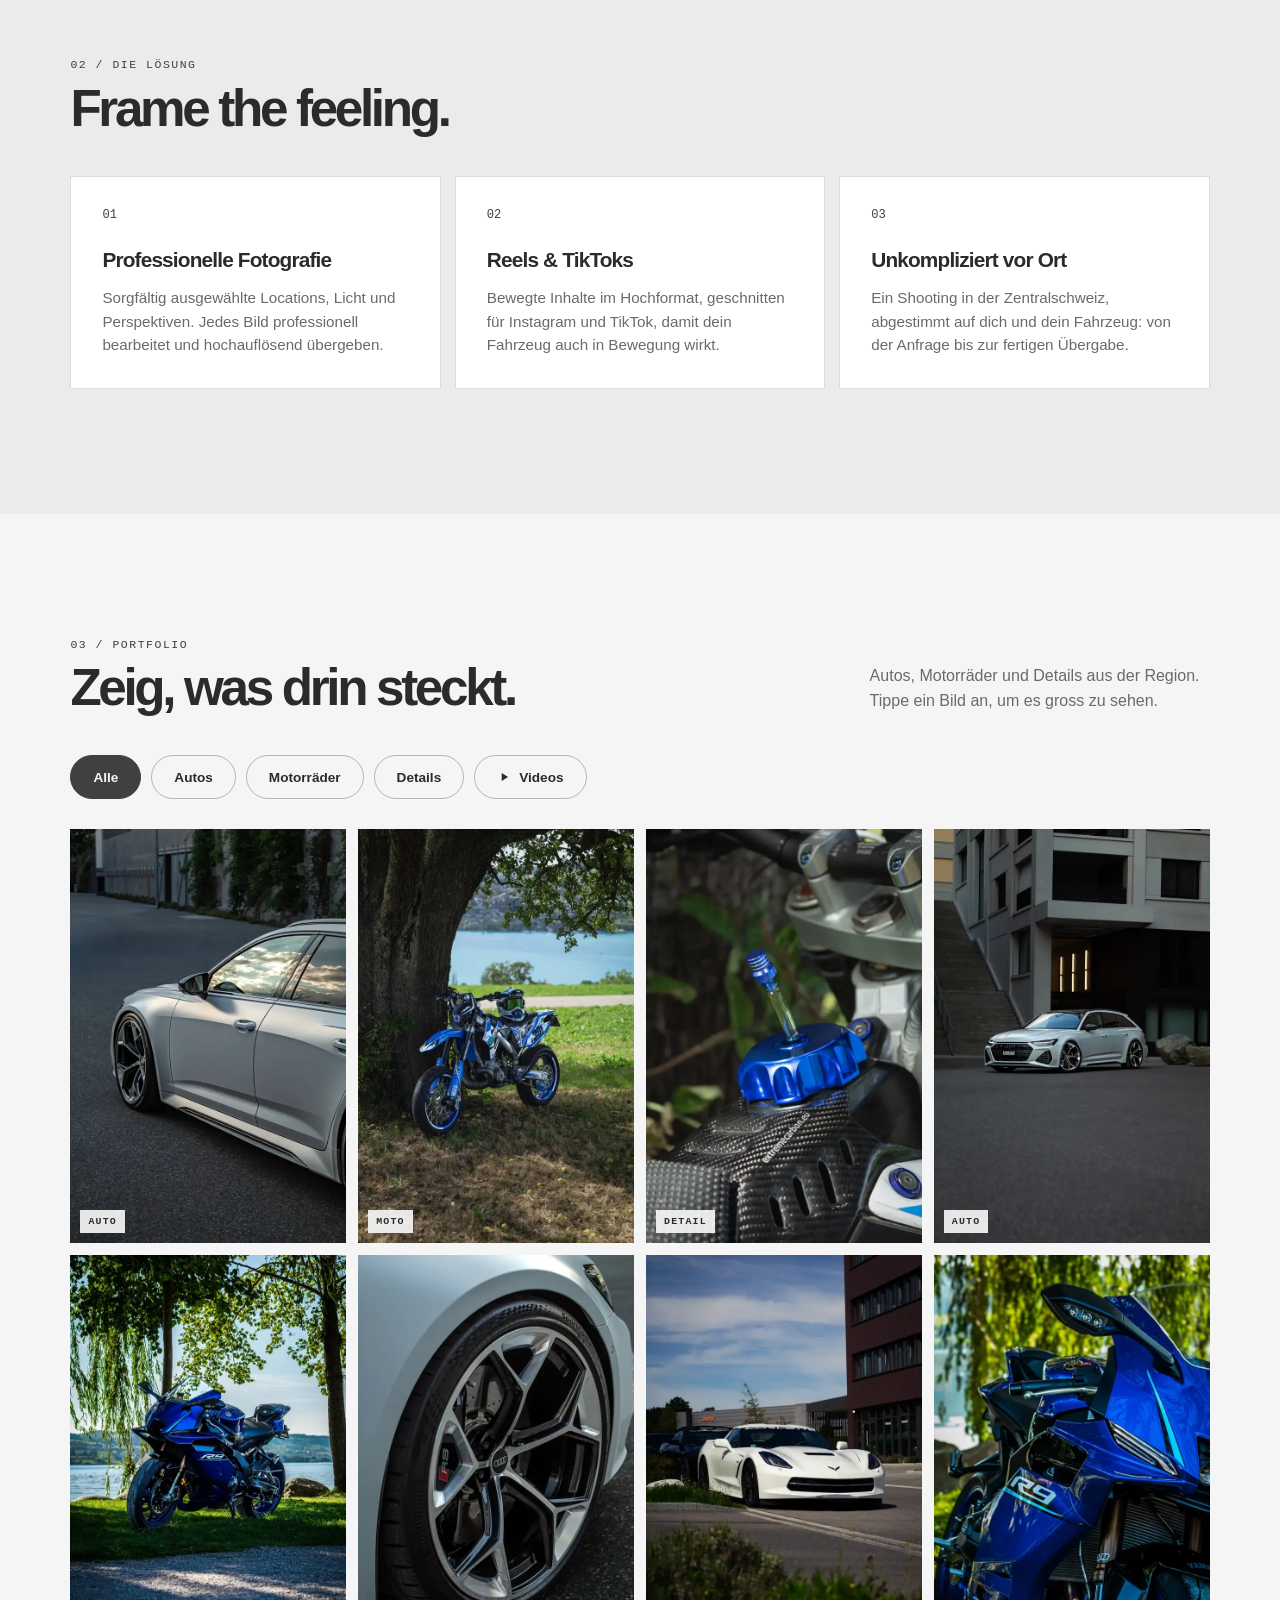
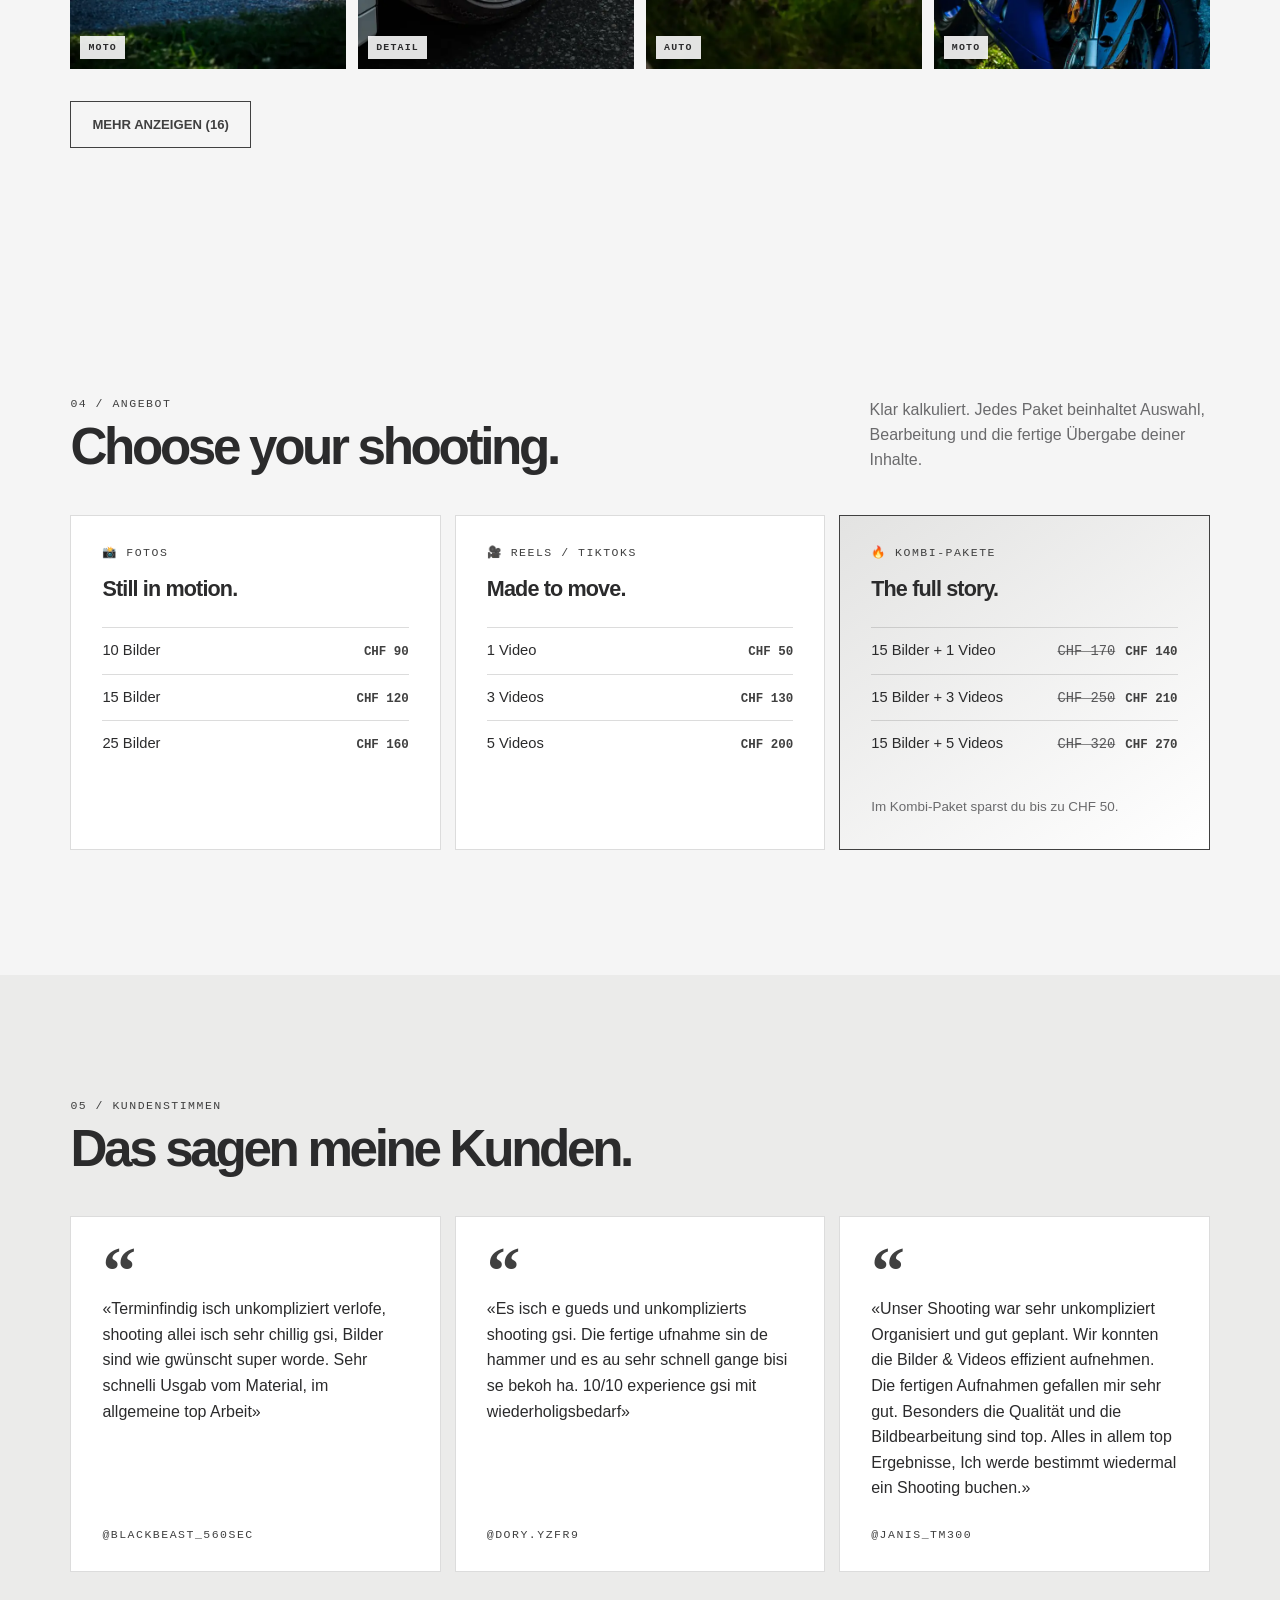
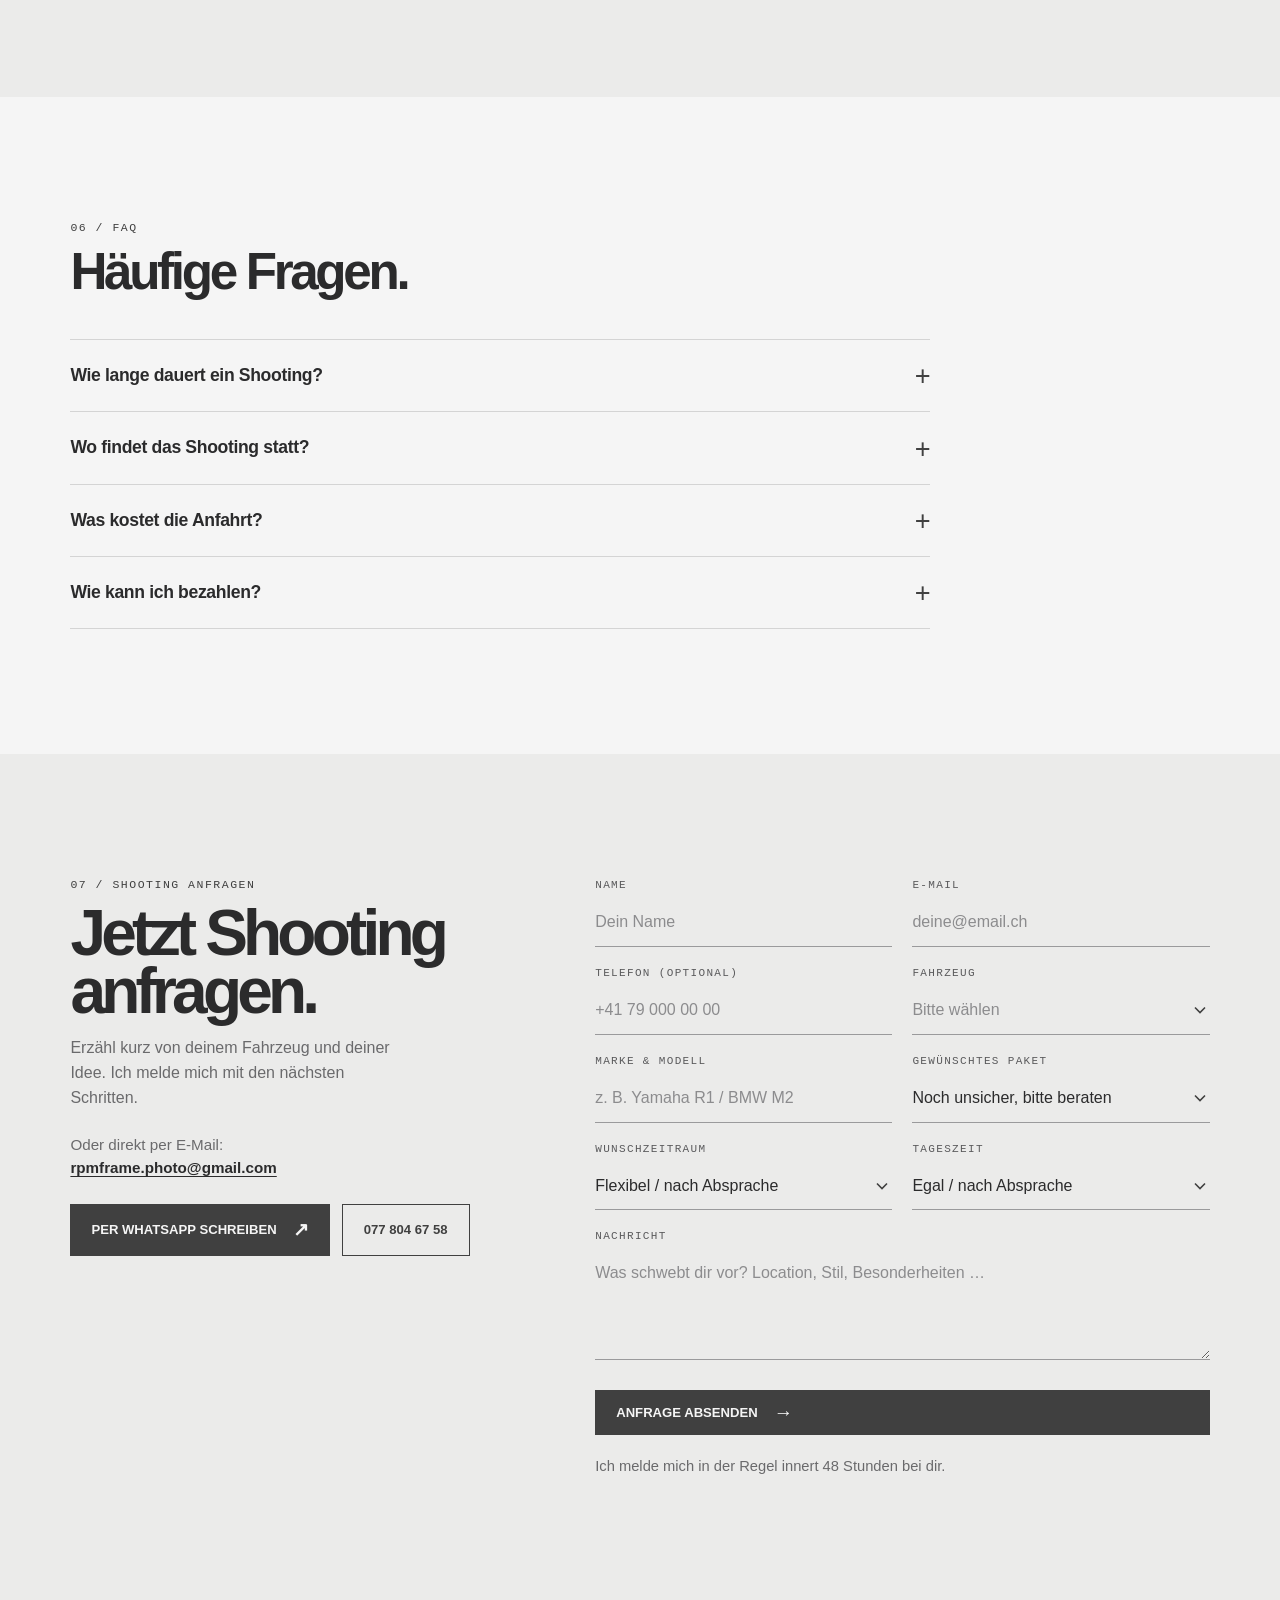
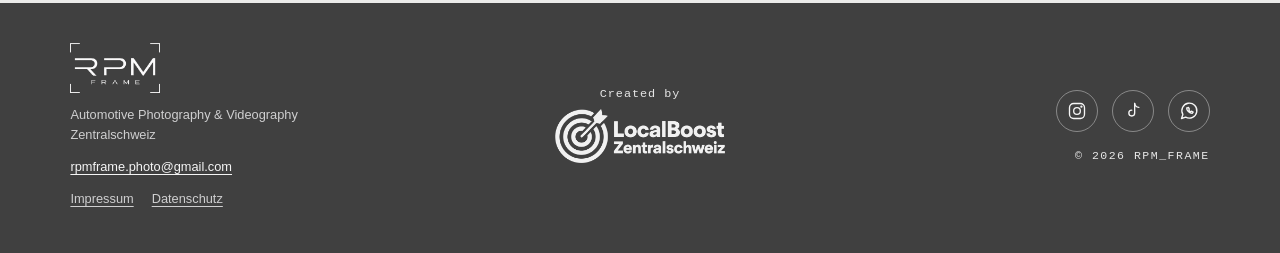
==== commit 65e26f78: "Neue Geschäftsnummer, WhatsApp-Kontakt ergänzt Co-Authored-By: Claude Sonnet 5.5 <noreply@anthropic." ====
--- a/index.html
+++ b/index.html
@@ -143,6 +143,7 @@
     .form-status.ok{color:#1f5f33}.form-status.err{color:#a02020}
     .contact .form-note{margin:0;max-width:none;color:var(--muted);font-size:.92rem}
     .contact .mailline{margin-top:22px;font-size:.95rem}
+    .contact-direct{display:flex;flex-wrap:wrap;gap:12px;margin-top:24px}
     .mailline a{color:var(--text);font-weight:700;text-decoration:underline;text-underline-offset:3px;word-break:break-all}
 
     footer{padding:40px 5.5vw 44px;display:grid;grid-template-columns:1fr auto 1fr;align-items:center;gap:28px;background:#404040;color:#cfcfd0;font-size:.8rem}
@@ -172,8 +173,8 @@
       .contact p{max-width:none}
       footer{padding:34px 5vw 100px;display:block}footer .footer-side{margin-top:26px;justify-items:start;justify-self:start}.credit{justify-items:start;text-align:left;margin-top:28px}.f-legal a,.f-mail{display:inline-block;padding:6px 0}
       .lb-prev,.lb-next{top:auto;bottom:14px;transform:none}.lb-prev{left:16px}.lb-next{right:16px}.lb img{max-height:78vh}
-      .stick{display:block;position:fixed;left:0;right:0;bottom:0;z-index:9;padding:10px 5vw calc(10px + env(safe-area-inset-bottom));background:rgba(246,246,246,.97);border-top:1px solid var(--line);transform:translateY(120%);transition:transform .3s ease}
-      .stick.show{transform:none}.stick .button{width:100%;justify-content:space-between;padding:16px 20px}
+      .stick{display:flex;gap:10px;align-items:stretch;position:fixed;left:0;right:0;bottom:0;z-index:9;padding:10px 5vw calc(10px + env(safe-area-inset-bottom));background:rgba(246,246,246,.97);border-top:1px solid var(--line);transform:translateY(120%);transition:transform .3s ease}
+      .stick.show{transform:none}.stick .button{flex:1;min-width:0;justify-content:space-between;padding:16px 20px}.stick .wa{flex:none;width:54px;display:grid;place-items:center;border:1px solid var(--accent);color:var(--accent);background:#fff}.stick .wa svg{width:26px;height:26px}.contact-direct .button{flex:1 1 100%;justify-content:space-between;padding:17px 20px}
     }
     @media(prefers-reduced-motion:reduce){html{scroll-behavior:auto}.shot img,.stick{transition:none}}
   </style>
@@ -299,7 +300,7 @@
 
     <!-- 6 CTA -->
     <section class="section contact" id="anfrage">
-      <div><div class="mono">07 / Shooting anfragen</div><h2>Jetzt Shooting anfragen.</h2><p>Erzähl kurz von deinem Fahrzeug und deiner Idee. Ich melde mich mit den nächsten Schritten.</p><p class="mailline">Oder direkt per E-Mail:<br><a href="mailto:rpmframe.photo@gmail.com">rpmframe.photo@gmail.com</a></p></div>
+      <div><div class="mono">07 / Shooting anfragen</div><h2>Jetzt Shooting anfragen.</h2><p>Erzähl kurz von deinem Fahrzeug und deiner Idee. Ich melde mich mit den nächsten Schritten.</p><p class="mailline">Oder direkt per E-Mail:<br><a href="mailto:rpmframe.photo@gmail.com">rpmframe.photo@gmail.com</a></p><div class="contact-direct"><a class="button" href="https://wa.me/41778046758?text=Hallo%20Mike%2C%20ich%20interessiere%20mich%20f%C3%BCr%20ein%20Shooting." target="_blank" rel="noopener">PER WHATSAPP SCHREIBEN <b>↗</b></a><a class="button ghost" href="tel:+41778046758" aria-label="Anrufen: 077 804 67 58">077 804 67 58</a></div></div>
       <form class="form" action="https://formspree.io/f/xbgdvpby" method="POST">
         <input type="hidden" name="_subject" value="Neue Shooting-Anfrage – RPM_Frame">
         <input type="text" name="_gotcha" tabindex="-1" autocomplete="off" style="display:none" aria-hidden="true">
@@ -320,12 +321,12 @@
     </section>
   </main>
 
-  <div class="stick" id="stick"><a class="button" href="#anfrage">SHOOTING ANFRAGEN <b>→</b></a></div>
+  <div class="stick" id="stick"><a class="button" href="#anfrage">SHOOTING ANFRAGEN <b>→</b></a><a class="wa" href="https://wa.me/41778046758?text=Hallo%20Mike%2C%20ich%20interessiere%20mich%20f%C3%BCr%20ein%20Shooting." target="_blank" rel="noopener" aria-label="Per WhatsApp schreiben"><svg viewBox="0 0 24 24" fill="none" stroke="currentColor" stroke-width="1.6" stroke-linecap="round" stroke-linejoin="round" aria-hidden="true"><path d="M3 21l1.65-4.9A9 9 0 1 1 8 19.4L3 21z"/><path d="M9.2 8.2c-.3 2.9 3.4 6.6 6.6 6.6l1.2-1.5-2.1-1.1-.9.7c-.9-.4-1.9-1.4-2.3-2.3l.7-.9-1.1-2.1-1.1.6z"/></svg></a></div>
 
   <footer>
     <div class="f-left"><a class="logo" href="#home" aria-label="RPM Frame Startseite"><img class="brand-logo" src="assets/images/logo-rpm-frame-light.png" alt="RPM Frame" width="90" height="50"></a><p>Automotive Photography &amp; Videography<br>Zentralschweiz</p><p><a class="f-mail" href="mailto:rpmframe.photo@gmail.com">rpmframe.photo@gmail.com</a></p><p class="f-legal"><a href="impressum.html">Impressum</a><a href="datenschutz.html">Datenschutz</a></p></div>
     <a class="credit" href="https://localboost-zs.ch" target="_blank" rel="noopener" aria-label="Created by LocalBoost"><span class="mono">Created by</span><img src="assets/images/localboost-zentralschweiz-white.png" alt="LocalBoost Zentralschweiz" width="170" height="54" loading="lazy"></a>
-    <div class="footer-side"><div class="social"><a href="https://instagram.com/rpm_frame" target="_blank" rel="noopener" aria-label="Instagram @rpm_frame"><svg viewBox="0 0 24 24" fill="none" stroke="currentColor" stroke-width="1.6" stroke-linecap="round" stroke-linejoin="round"><rect x="3" y="3" width="18" height="18" rx="5"/><circle cx="12" cy="12" r="4"/><circle cx="17.3" cy="6.7" r=".6" fill="currentColor"/></svg></a><a href="https://tiktok.com/@rpm_frame" target="_blank" rel="noopener" aria-label="TikTok @rpm_frame"><svg viewBox="0 0 24 24" fill="none" stroke="currentColor" stroke-width="1.6" stroke-linecap="round" stroke-linejoin="round"><path d="M14 3v11.5a3.5 3.5 0 1 1-3.5-3.5"/><path d="M14 3c.4 2.6 2.2 4.4 5 4.6"/></svg></a></div><div class="mono">© 2026 RPM_Frame</div></div>
+    <div class="footer-side"><div class="social"><a href="https://instagram.com/rpm_frame" target="_blank" rel="noopener" aria-label="Instagram @rpm_frame"><svg viewBox="0 0 24 24" fill="none" stroke="currentColor" stroke-width="1.6" stroke-linecap="round" stroke-linejoin="round"><rect x="3" y="3" width="18" height="18" rx="5"/><circle cx="12" cy="12" r="4"/><circle cx="17.3" cy="6.7" r=".6" fill="currentColor"/></svg></a><a href="https://tiktok.com/@rpm_frame" target="_blank" rel="noopener" aria-label="TikTok @rpm_frame"><svg viewBox="0 0 24 24" fill="none" stroke="currentColor" stroke-width="1.6" stroke-linecap="round" stroke-linejoin="round"><path d="M14 3v11.5a3.5 3.5 0 1 1-3.5-3.5"/><path d="M14 3c.4 2.6 2.2 4.4 5 4.6"/></svg></a><a href="https://wa.me/41778046758?text=Hallo%20Mike%2C%20ich%20interessiere%20mich%20f%C3%BCr%20ein%20Shooting." target="_blank" rel="noopener" aria-label="WhatsApp"><svg viewBox="0 0 24 24" fill="none" stroke="currentColor" stroke-width="1.6" stroke-linecap="round" stroke-linejoin="round" aria-hidden="true"><path d="M3 21l1.65-4.9A9 9 0 1 1 8 19.4L3 21z"/><path d="M9.2 8.2c-.3 2.9 3.4 6.6 6.6 6.6l1.2-1.5-2.1-1.1-.9.7c-.9-.4-1.9-1.4-2.3-2.3l.7-.9-1.1-2.1-1.1.6z"/></svg></a></div><div class="mono">© 2026 RPM_Frame</div></div>
   </footer>
 
 <div class="lb" id="lb" role="dialog" aria-modal="true" aria-label="Bildansicht"><button class="lb-btn lb-close" type="button" aria-label="Schliessen">×</button><button class="lb-btn lb-prev" type="button" aria-label="Vorheriges Bild">←</button><img id="lbImg" alt=""><button class="lb-btn lb-next" type="button" aria-label="Nächstes Bild">→</button><div class="mono lb-count" id="lbCount"></div></div>
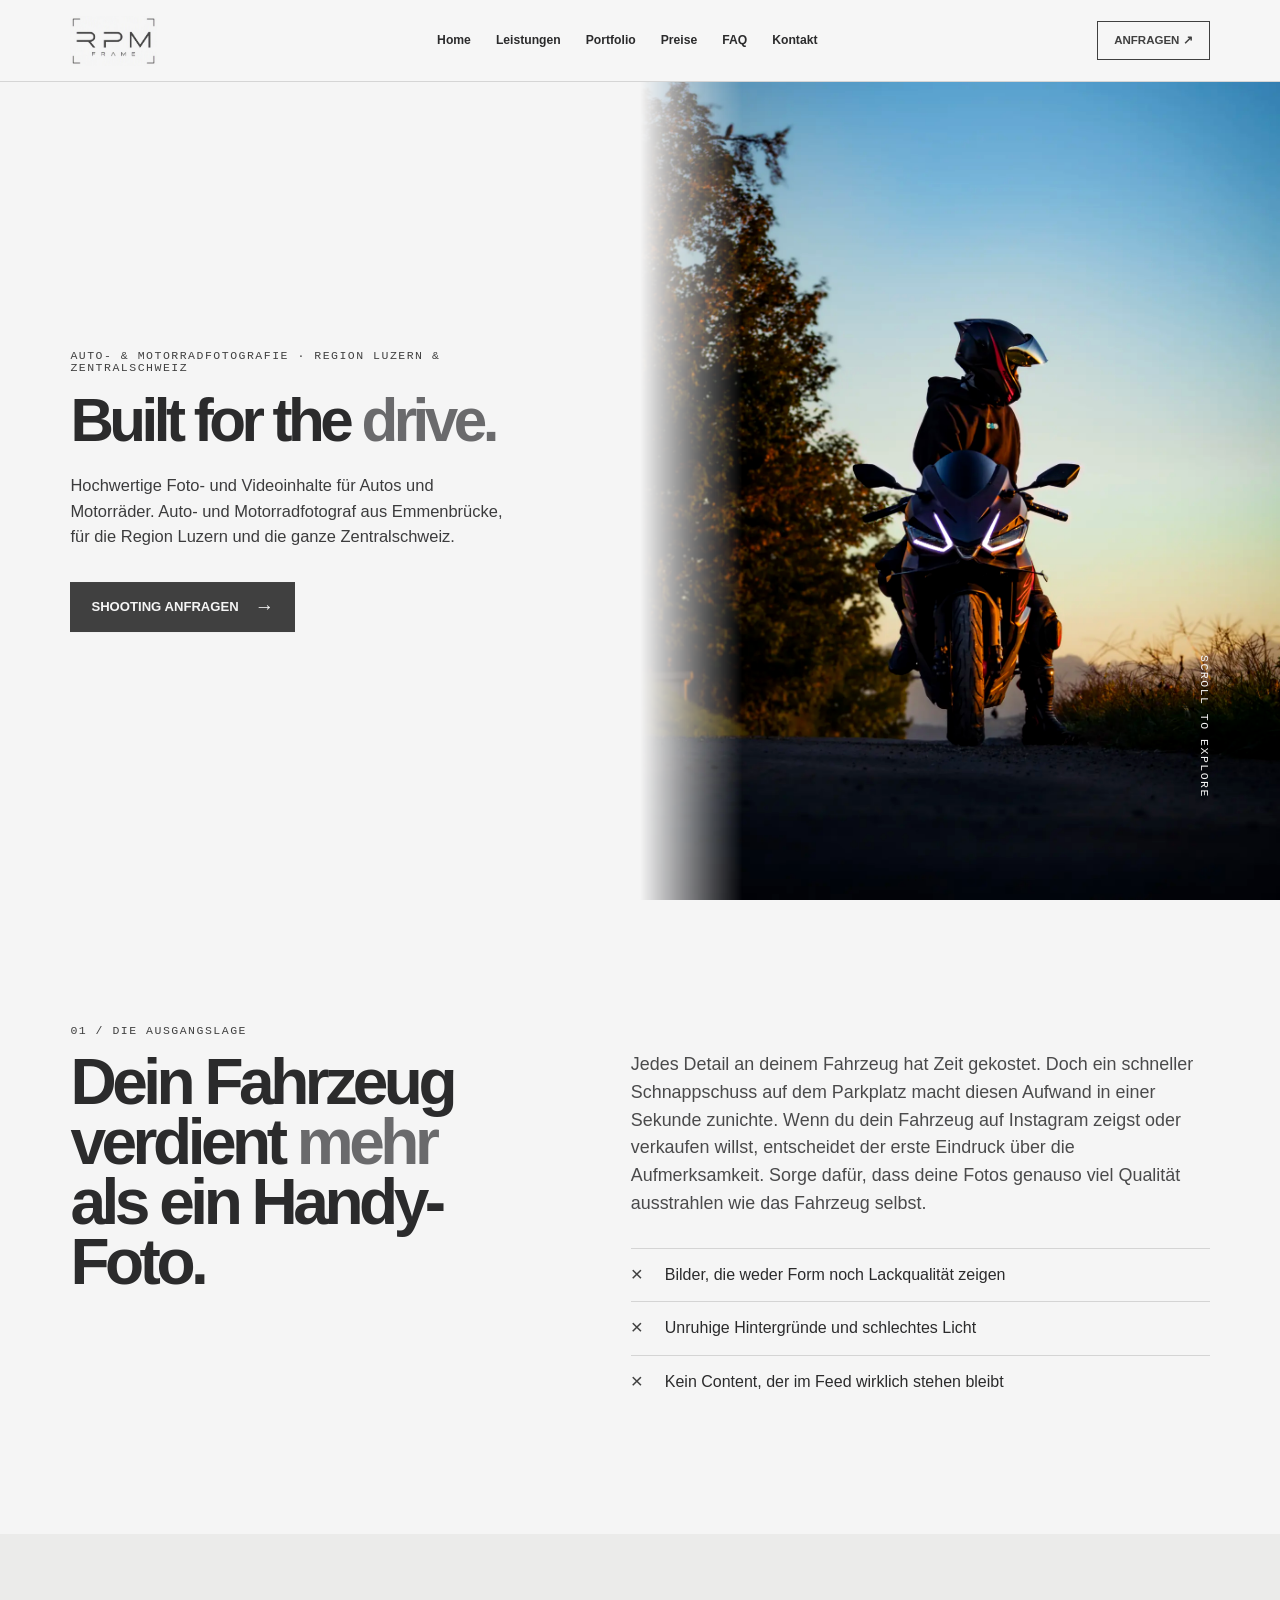
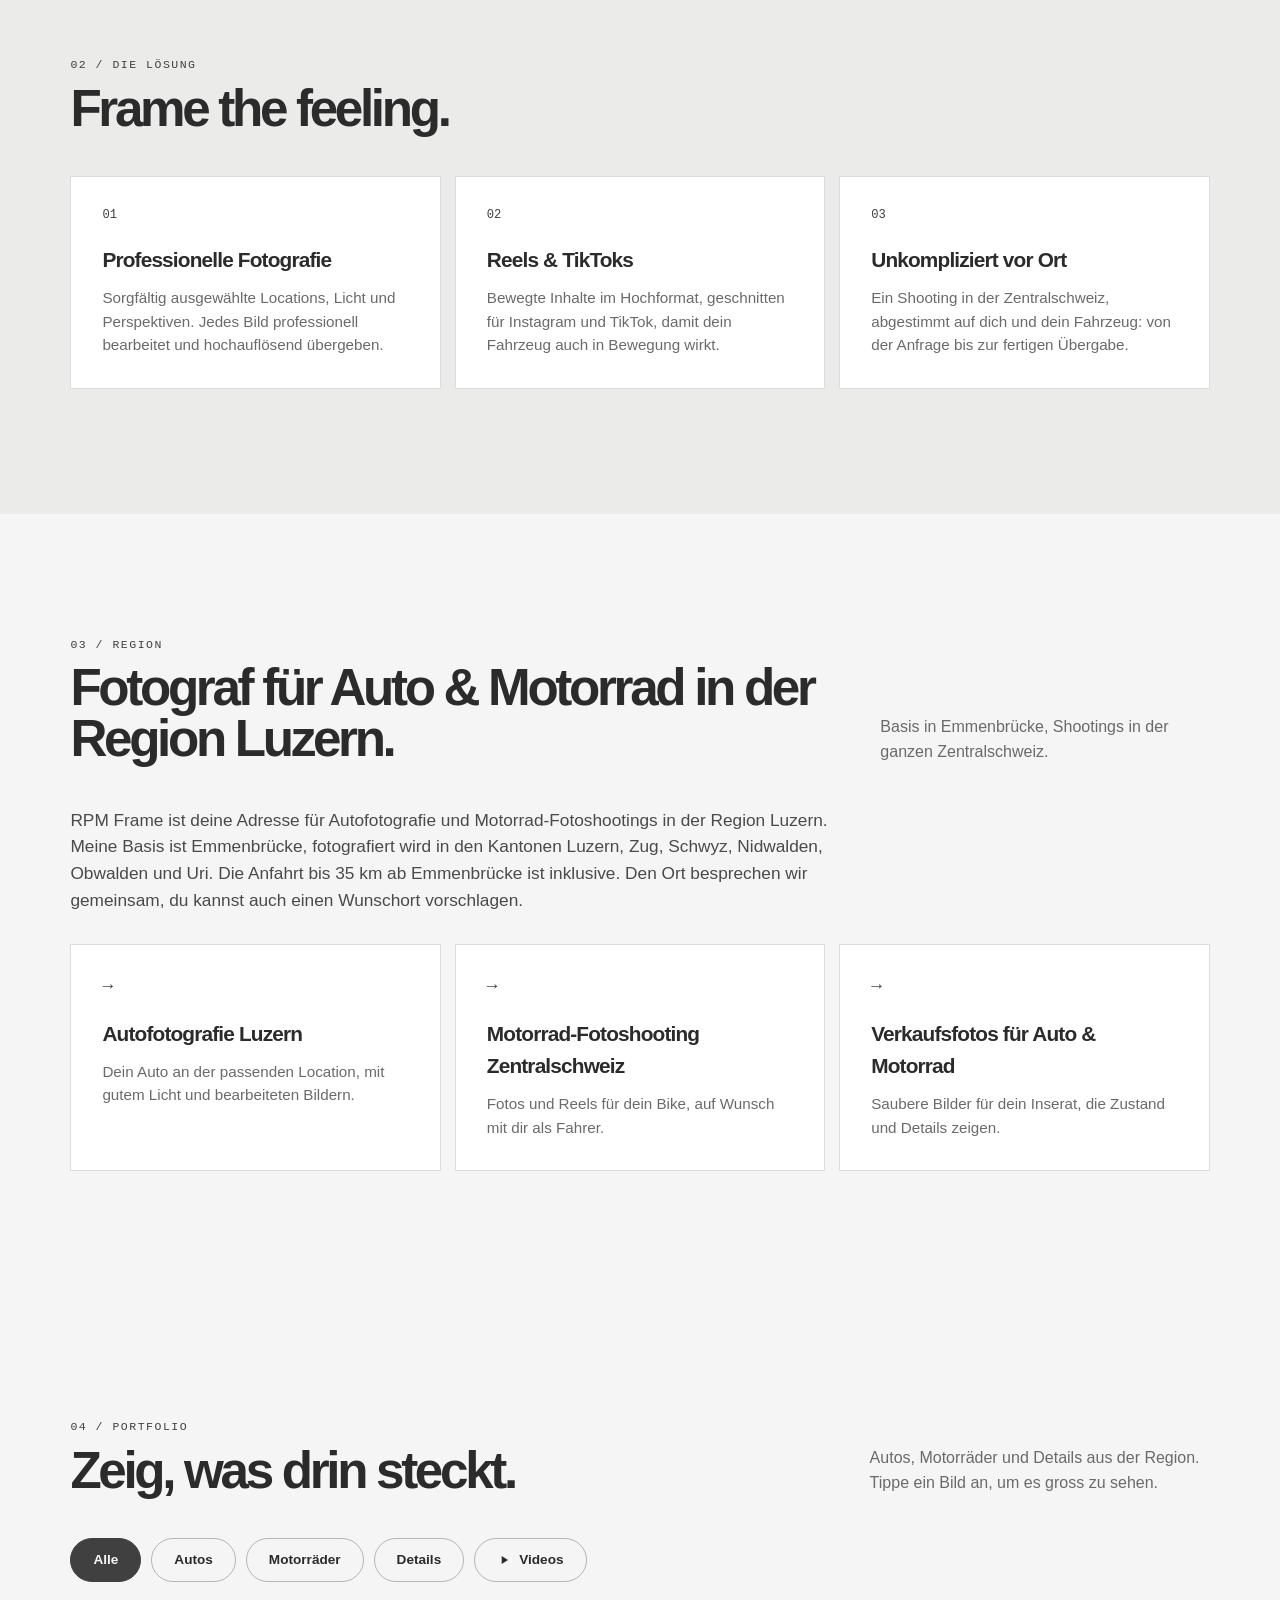
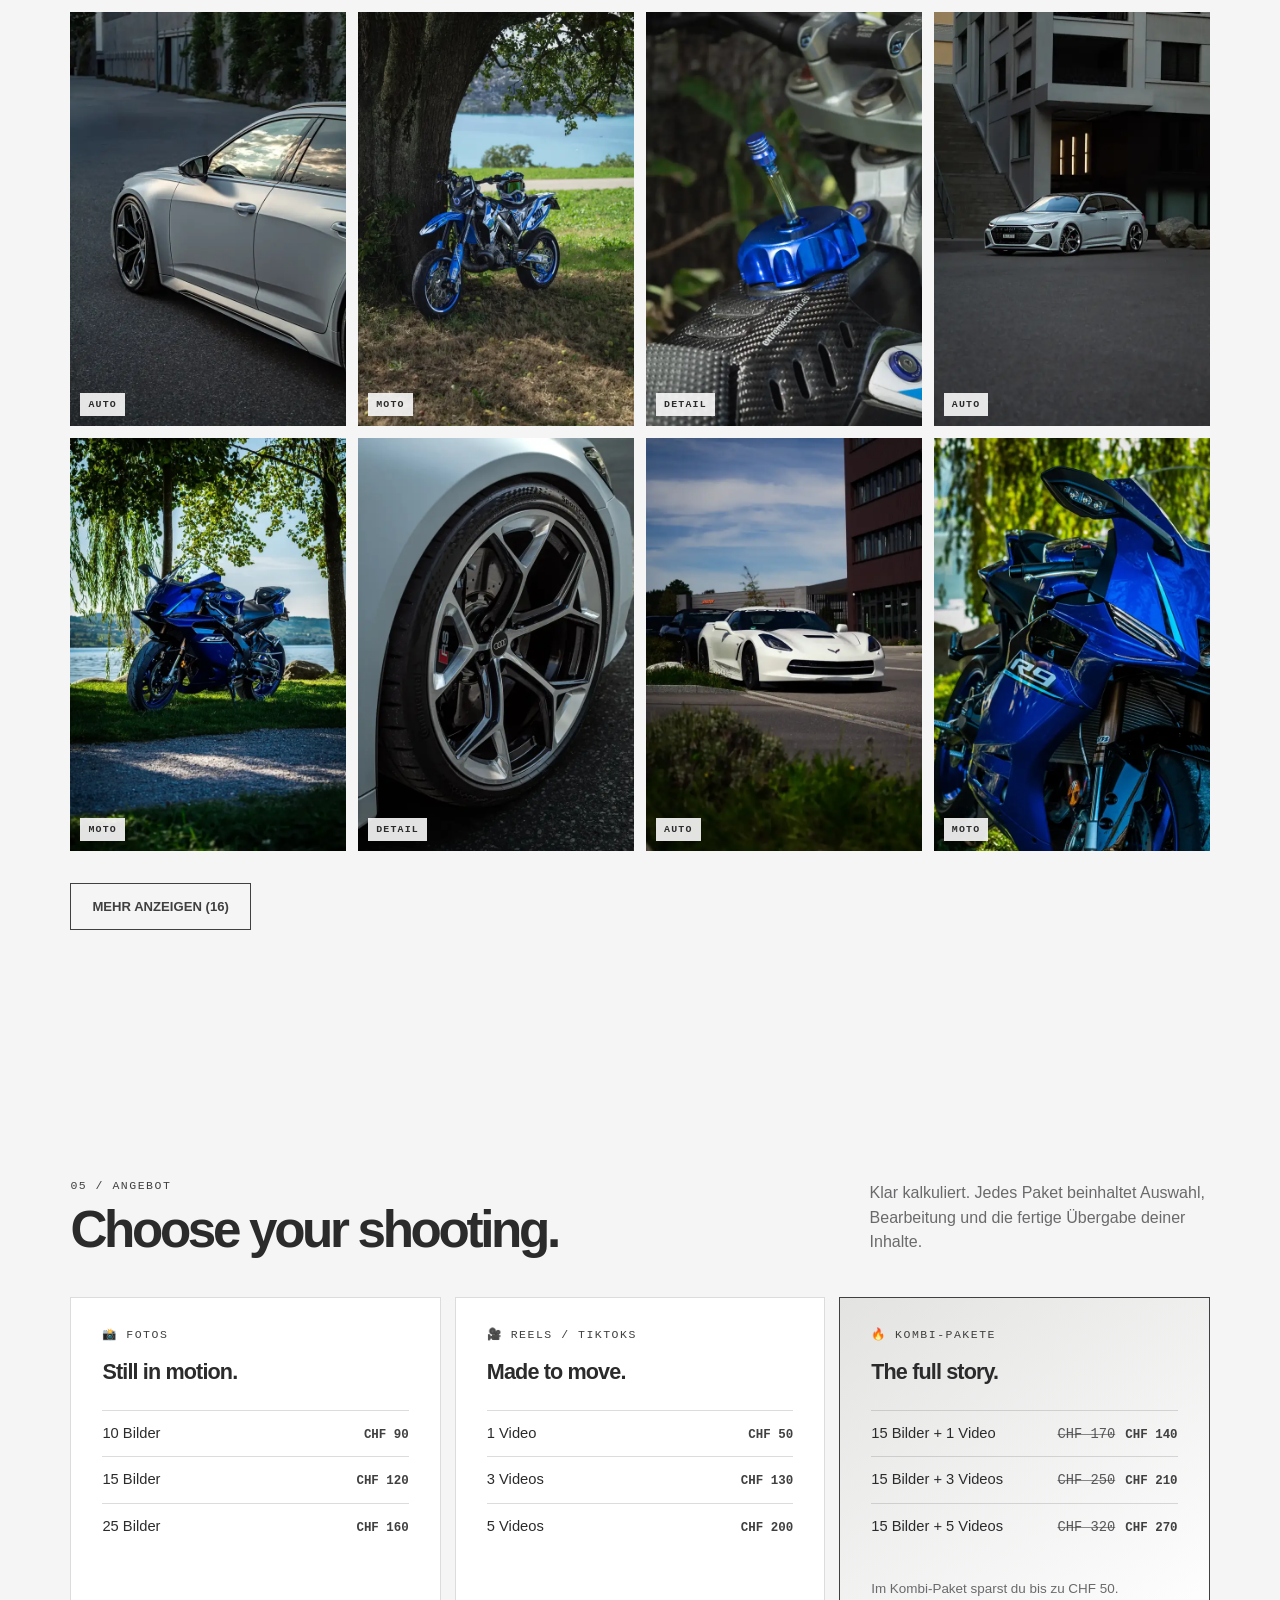
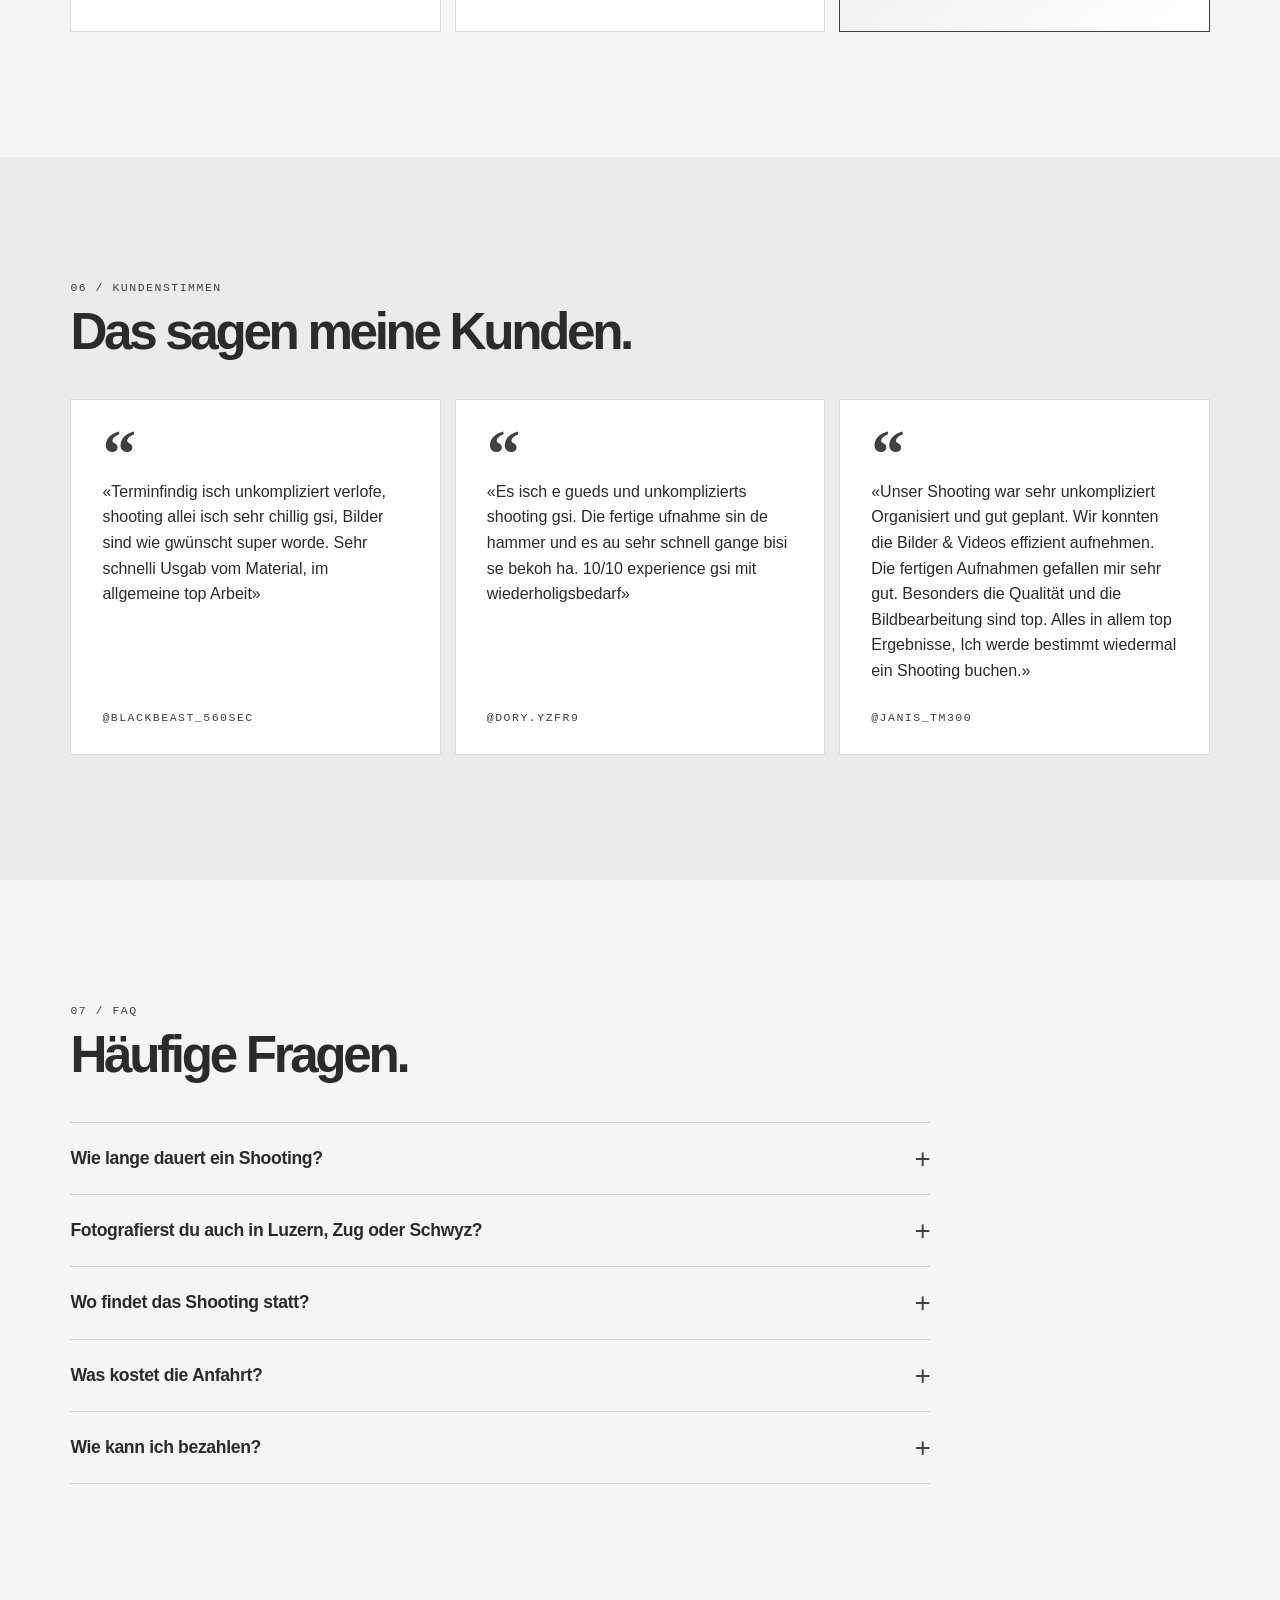
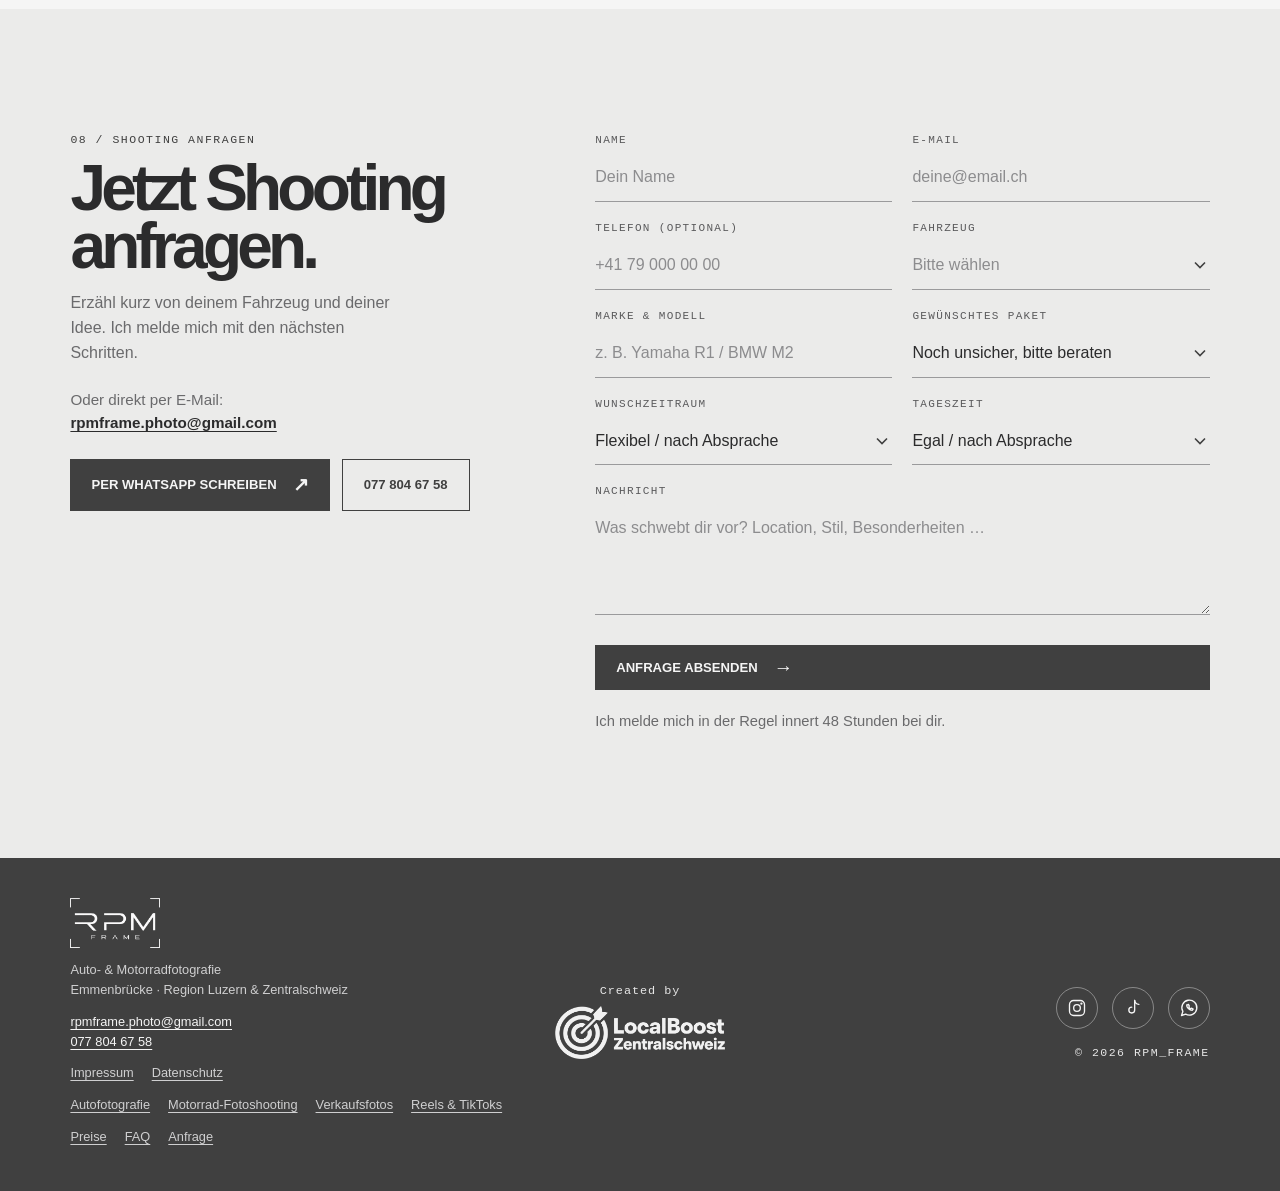
==== commit b6b6734c: "SEO: Meta, Open Graph, JSON-LD, Region-Sektion, 4 Leistungsseiten, Sitemap, robots, 404 Co-Authored-" ====
--- a/index.html
+++ b/index.html
@@ -1,183 +1,213 @@
 <!doctype html>
-<html lang="de">
+<html lang="de-CH">
 <head>
   <meta charset="utf-8"><meta name="theme-color" content="#f6f6f6"><meta name="viewport" content="width=device-width,initial-scale=1">
-  <meta name="description" content="RPM_Frame — hochwertige Automotive Photography & Videography für Autos und Motorräder aus der Zentralschweiz.">
-  <title>RPM Frame - Automotive Photography</title>
+  <meta name="description" content="Auto- &amp; Motorradfotografie in der Region Luzern und Zentralschweiz: Fotos ab CHF 90, Reels ab CHF 50. Shooting direkt bei dir. Jetzt unverbindlich anfragen.">
+  <title>Autofotograf Luzern &amp; Zentralschweiz | RPM Frame</title>
   <link rel="icon" href="favicon.ico" sizes="any"><link rel="icon" type="image/png" sizes="32x32" href="favicon-32.png"><link rel="icon" type="image/png" sizes="192x192" href="favicon-192.png"><link rel="apple-touch-icon" href="apple-touch-icon.png">
-  <style>
-    :root{--ink:#f5f5f5;--alt:#ebebea;--card:#fff;--line:rgba(64,64,64,.18);--muted:#6a6a6c;--accent:#404040;--text:#2b2b2c;--on-accent:#f5f5f5}
-    *{box-sizing:border-box}
-    html{scroll-behavior:smooth}
-    body{margin:0;background:var(--ink);color:var(--text);font:16px/1.55 Arial,Helvetica,sans-serif;-webkit-text-size-adjust:100%}
-    a{color:inherit;text-decoration:none}
-    a,button{-webkit-tap-highlight-color:transparent;touch-action:manipulation}
-    img{display:block;max-width:100%}
-    .mono{font:500 .72rem/1 "Courier New",monospace;letter-spacing:.13em;text-transform:uppercase;color:var(--accent)}
-
-    /* Nav */
-    .nav{height:82px;display:flex;align-items:center;justify-content:space-between;padding:0 5.5vw;position:fixed;top:0;z-index:10;width:100%;border-bottom:1px solid var(--line);background:#f6f6f6}
-    .brand-logo{height:50px;width:auto;}
-    .links{display:flex;gap:25px;font-size:.76rem;font-weight:600}
-    .links a:hover{opacity:.6}
-    .nav-cta{border:1px solid var(--accent);padding:10px 16px;color:var(--accent);font-size:.72rem;font-weight:700}
-    .nav-cta:hover{background:var(--accent);color:var(--on-accent)}
-
-    /* Buttons */
-    .button{display:inline-flex;align-items:center;gap:16px;background:var(--accent);color:var(--on-accent);padding:15px 21px;font-weight:800;font-size:.82rem;border:0;cursor:pointer;font-family:inherit}
-    .button b{font-size:1.2rem;line-height:0}
-    .button:hover{filter:brightness(1.1)}
-
-    /* Hero */
-    .hero{position:relative;display:block;padding-top:82px;overflow:hidden}
-    .hero-img{position:relative;display:block;margin-left:auto;width:min(50vw,max(calc(100vh - 82px),460px));height:max(calc(100vh - 82px),460px);object-fit:cover;object-position:50% 62%;filter:saturate(1.1) contrast(1.05);-webkit-mask-image:linear-gradient(to right,transparent 0,#000 16%);mask-image:linear-gradient(to right,transparent 0,#000 16%)}
-    .hero-content{position:absolute;left:5.5vw;top:calc(50% + 41px);transform:translateY(-50%);z-index:1;max-width:34vw;color:#2b2b2c}
-    .hero h1{font-size:clamp(2.6rem,4.7vw,5.6rem);line-height:.93;letter-spacing:-.075em;margin:20px 0 24px;font-weight:800}
-    .hero h1 span{color:#6a6a6c}
-    .hero p{max-width:440px;color:#3c3c3d;font-size:1.03rem;margin:0 0 32px}
-    .scroll{position:absolute;right:5.5vw;bottom:8vw;z-index:1;writing-mode:vertical-rl;color:#f5f5f5}
-
-    /* Sections */
-    .section{padding:125px 5.5vw}
-    .eyebrow{display:flex;justify-content:space-between;align-items:flex-end;gap:40px;margin-bottom:42px}
-    .eyebrow h2{font-size:clamp(2.2rem,4vw,4.3rem);letter-spacing:-.065em;line-height:1;margin:12px 0 0}
-    .eyebrow p{max-width:340px;color:var(--muted);margin:0}
-    .alt{background:var(--alt)}
-
-    /* Problem */
-    .problem{display:grid;grid-template-columns:1fr 1.3fr;gap:9vw;align-items:start}
-    .problem h2{font-size:clamp(2.5rem,5vw,5.2rem);line-height:.94;letter-spacing:-.07em;margin:15px 0}
-    .problem h2 span{color:#6a6a6c}
-    .problem-copy{padding-top:26px}
-    .problem-copy p{color:#4a4a4b;font-size:1.12rem;max-width:580px;margin:0 0 20px}
-    .pain{list-style:none;padding:0;margin:30px 0 0;max-width:580px}
-    .pain li{padding:14px 0 14px 34px;border-top:1px solid var(--line);position:relative;color:#2b2b2c}
-    .pain li:before{content:'×';position:absolute;left:0;top:11px;color:var(--accent);font-size:1.3rem;line-height:1.3}
-
-    /* Lösung */
-    .solution{background:var(--alt)}
-    .feat-grid{display:grid;grid-template-columns:repeat(3,1fr);gap:14px}
-    .feat{border:1px solid var(--line);padding:31px;background:var(--card)}
-    .feat .num{font:500 .76rem "Courier New",monospace;color:var(--accent)}
-    .feat h3{font-size:1.3rem;margin:22px 0 10px;letter-spacing:-.04em}
-    .feat p{margin:0;color:var(--muted);font-size:.95rem}
-
-    /* Portfolio */
-    .chips{display:flex;gap:10px;margin-bottom:26px;overflow-x:auto;scrollbar-width:none;-webkit-overflow-scrolling:touch;padding-bottom:4px}
-    .chips::-webkit-scrollbar{display:none}
-    .chip{flex:none;display:inline-flex;align-items:center;gap:8px;min-height:44px;padding:0 22px;border:1px solid rgba(64,64,64,.35);border-radius:999px;background:transparent;color:var(--text);font:700 .85rem Arial,Helvetica,sans-serif;cursor:pointer}
-    .chip:hover{border-color:var(--accent)}
-    .chip[aria-pressed="true"]{background:var(--accent);border-color:var(--accent);color:var(--on-accent)}
-    .gallery{display:grid;grid-template-columns:repeat(4,1fr);gap:12px}
-    .shot{position:relative;display:block;padding:0;border:0;background:#ddd;aspect-ratio:2/3;overflow:hidden;cursor:zoom-in}
-    .shot[hidden],.field[hidden],.more-wrap[hidden],.videos[hidden],.gallery[hidden],.vplay[hidden]{display:none}
-    .shot img{width:100%;height:100%;object-fit:cover;transition:transform .6s ease}
-    .shot:hover img{transform:scale(1.05)}
-    .tag{position:absolute;left:10px;bottom:10px;background:rgba(246,246,246,.92);color:#2b2b2c;font:700 .62rem "Courier New",monospace;letter-spacing:.12em;text-transform:uppercase;padding:6px 8px}
-    .more-wrap{text-align:left;margin-top:32px}
-    .button.ghost{background:transparent;color:var(--accent);border:1px solid var(--accent)}
-    .button.ghost:hover{background:var(--accent);color:var(--on-accent);filter:none}
-    .videos{display:grid;grid-template-columns:repeat(4,minmax(0,270px));gap:18px;justify-content:start}
-    .vwrap{margin:0}
-    .vwrap figcaption{margin-top:12px}
-    .vcard{position:relative;aspect-ratio:9/16;background:#111;overflow:hidden}
-    .vcard video{display:block;width:100%;height:100%;object-fit:cover}
-    .vplay{position:absolute;inset:0;border:0;background:rgba(0,0,0,.15);cursor:pointer;display:grid;place-items:center}
-    .vplay span{width:76px;height:76px;border-radius:50%;background:rgba(246,246,246,.94);color:var(--accent);display:grid;place-items:center;padding-left:4px}
-    .lb{position:fixed;inset:0;z-index:50;background:rgba(14,14,15,.95);display:none;align-items:center;justify-content:center}
-    .lb.open{display:flex}
-    .lb img{max-width:94vw;max-height:84vh;object-fit:contain;user-select:none}
-    .lb-btn{position:absolute;width:52px;height:52px;border-radius:50%;border:1px solid rgba(255,255,255,.3);background:rgba(20,20,21,.6);color:#fff;font-size:1.5rem;cursor:pointer;display:grid;place-items:center;line-height:1}
-    .lb-btn:hover{background:#fff;color:#222}
-    .lb-close{top:16px;right:16px}.lb-prev{left:16px;top:50%;transform:translateY(-50%)}.lb-next{right:16px;top:50%;transform:translateY(-50%)}
-    .lb-count{position:absolute;bottom:20px;left:0;right:0;text-align:center;color:#e6e6e6}
-
-    /* Angebot */
-    .pricing{background:var(--ink)}
-    .price-grid{display:grid;grid-template-columns:repeat(3,1fr);gap:14px}
-    .price-card{border:1px solid var(--line);padding:31px;min-height:335px;background:var(--card);display:flex;flex-direction:column}
-    .price-card.featured{border-color:var(--accent);background:linear-gradient(145deg,#e3e3e2,#fff)}
-    .price-card h3{font-size:1.35rem;margin:14px 0 22px;letter-spacing:-.04em}
-    .price-card ul{list-style:none;padding:0;margin:0}
-    .price-card li{padding:11px 0;border-top:1px solid var(--line);display:flex;flex-wrap:wrap;align-items:baseline;justify-content:space-between;gap:4px 12px;font-size:.92rem}
-    .price-card .p{display:inline-flex;align-items:baseline;gap:10px;margin-left:auto}
-    .price-card s{color:#58585a;font:.86rem "Courier New",monospace;text-decoration:line-through;text-decoration-thickness:1px;text-decoration-color:rgba(64,64,64,.6)}
-    .price-card .save{margin:auto 0 0;padding-top:18px;font-size:.84rem;color:var(--muted)}
-    .price-card li b{font-size:.86rem}
-    .price-card li b{color:var(--accent);font-family:"Courier New",monospace;font-size:.78rem;white-space:nowrap}
-
-    /* Kundenstimmen */
-    .reviews{background:var(--alt)}
-    .quotes{display:grid;grid-template-columns:repeat(3,1fr);gap:14px}
-    .quote{margin:0;border:1px solid var(--line);background:var(--card);padding:31px;display:flex;flex-direction:column;gap:14px}
-    .quote figcaption{margin-top:auto;padding-top:14px}
-    .quote:before{content:'“';font:800 4.2rem/.7 Georgia,serif;color:var(--accent);height:34px}
-    .quote blockquote{margin:0;font-size:1rem;line-height:1.6;color:#2b2b2c}
-
-    /* FAQ */
-    .faq-list{max-width:860px;border-bottom:1px solid var(--line)}
-    .faq details{border-top:1px solid var(--line)}
-    .faq summary{list-style:none;cursor:pointer;display:flex;justify-content:space-between;align-items:center;gap:20px;padding:22px 0;min-height:56px;font-weight:700;font-size:1.1rem;letter-spacing:-.02em}
-    .faq summary::-webkit-details-marker{display:none}
-    .faq summary:after{content:'+';flex:none;font:400 1.7rem/1 Arial,Helvetica,sans-serif;color:var(--accent)}
-    .faq details[open] summary:after{content:'–'}
-    .faq details p{margin:0 0 24px;max-width:680px;color:#4a4a4b;font-size:1.02rem}
-
-    /* CTA */
-    .contact{background:var(--alt);display:grid;grid-template-columns:.8fr 1.2fr;gap:9vw}
-    .contact h2{font-size:clamp(2.7rem,5vw,5.5rem);line-height:.91;letter-spacing:-.075em;margin:13px 0}
-    .contact p{color:var(--muted);max-width:340px}
-    .form{display:grid;grid-template-columns:1fr 1fr;gap:20px;align-content:start}
-    .field{display:grid;gap:8px}
-    .field.full{grid-column:span 2}
-    .field label{font:500 .69rem "Courier New",monospace;letter-spacing:.12em;text-transform:uppercase;color:#5a5a5c}
-    .field input,.field textarea,.field select{color:var(--text);background:transparent;border:0;border-bottom:1px solid #9a9a9c;padding:11px 0;font:inherit;outline:none;border-radius:0;min-height:46px;width:100%}
-    .field select{-webkit-appearance:none;appearance:none;cursor:pointer;padding-right:26px;background:url("data:image/svg+xml,%3Csvg xmlns='http://www.w3.org/2000/svg' viewBox='0 0 12 8'%3E%3Cpath d='M1 1.5l5 5 5-5' fill='none' stroke='%23404040' stroke-width='1.6'/%3E%3C/svg%3E") no-repeat right 4px center/12px}
-    .field select:invalid{color:#8c8c8e}
-    .field select option{color:#2b2b2c}
-    .field textarea{height:110px;resize:vertical}
-    .field input:focus,.field textarea:focus,.field select:focus{border-color:var(--accent)}
-    .field input::placeholder,.field textarea::placeholder{color:#8c8c8e}
-    .submit{margin-top:10px}
-    .contact .form-status{margin:14px 0 0;max-width:none;font-weight:700;font-size:1rem;line-height:1.5}
-    .form-status.ok{color:#1f5f33}.form-status.err{color:#a02020}
-    .contact .form-note{margin:0;max-width:none;color:var(--muted);font-size:.92rem}
-    .contact .mailline{margin-top:22px;font-size:.95rem}
-    .contact-direct{display:flex;flex-wrap:wrap;gap:12px;margin-top:24px}
-    .mailline a{color:var(--text);font-weight:700;text-decoration:underline;text-underline-offset:3px;word-break:break-all}
-
-    footer{padding:40px 5.5vw 44px;display:grid;grid-template-columns:1fr auto 1fr;align-items:center;gap:28px;background:#404040;color:#cfcfd0;font-size:.8rem}
-    footer .mono{color:#e6e6e6}
-    footer .footer-side{display:grid;gap:18px;justify-items:end;justify-self:end}
-    .social{display:flex;gap:14px}.social a{width:42px;height:42px;border:1px solid rgba(245,245,245,.4);border-radius:50%;display:grid;place-items:center;color:#f5f5f5}.social a:hover{background:#f5f5f5;color:#404040}.social svg{width:20px;height:20px}
-    .credit{display:grid;justify-items:center;gap:8px;text-align:center}.credit .mono{text-transform:none;letter-spacing:.08em;font-size:.74rem}.credit img{width:170px;height:auto;opacity:.95}.credit:hover img{opacity:1}
-    .f-mail{color:#f5f5f5;text-decoration:underline;text-underline-offset:3px}
-    .f-legal{display:flex;gap:18px}.f-legal a{color:#cfcfd0;text-decoration:underline;text-underline-offset:3px}.f-legal a:hover,.f-mail:hover{opacity:.7}
-    footer p{margin:12px 0 0}
-    .stick{display:none}
-
-    @media(max-width:1000px){.videos{grid-template-columns:repeat(2,minmax(0,300px))}.gallery{grid-template-columns:repeat(3,1fr)}.feat-grid,.price-grid{grid-template-columns:1fr}.price-card{min-height:auto}.quotes{grid-template-columns:1fr}}
-    @media(max-width:800px){
-      .nav{height:62px;padding:0 5vw}.brand-logo{height:38px}.links{display:none}.nav-cta{padding:11px 14px}
-      .hero{display:block;height:auto;min-height:0;padding:62px 0 0;overflow:visible}.hero-img{position:relative;right:auto;top:auto;bottom:auto;width:100%;height:auto;aspect-ratio:4/5;object-position:50% 58%;-webkit-mask-image:none;mask-image:none}.hero-content{position:relative;left:auto;top:auto;transform:none;max-width:none;padding:26px 5vw 48px}.hero h1{margin:14px 0 16px;font-size:clamp(3rem,14.5vw,4.6rem)}.hero p{font-size:1.08rem;margin-bottom:26px}.hero .button{width:100%;justify-content:space-between;padding:17px 20px}.scroll{display:none}
-      .section{padding:60px 5vw}
-      .eyebrow{display:block;margin-bottom:28px}.eyebrow p{margin-top:16px}
-      .problem,.contact{grid-template-columns:1fr;gap:12px}.contact{gap:30px}.problem-copy{padding-top:6px}.problem-copy p{font-size:1.04rem}
-      .feat,.price-card{padding:24px}.feat h3{margin-top:16px}
-      .chips{margin:0 -5vw 20px;padding:0 5vw 4px}
-      .gallery{grid-template-columns:repeat(2,1fr);gap:8px}
-      .videos{grid-template-columns:repeat(2,minmax(0,1fr));gap:10px}.vplay span{width:56px;height:56px}.vwrap figcaption{font-size:.62rem;line-height:1.4}
-      .quotes{display:flex;overflow-x:auto;scroll-snap-type:x mandatory;gap:12px;margin:0 -5vw;padding:0 5vw 10px;scrollbar-width:none;-webkit-overflow-scrolling:touch}.quotes::-webkit-scrollbar{display:none}
-      .quote{flex:0 0 86%;scroll-snap-align:center;padding:24px}
-      .form{grid-template-columns:1fr;gap:18px}.field.full{grid-column:auto}.submit{width:100%;justify-content:space-between;padding:17px 20px}
-      .contact p{max-width:none}
-      footer{padding:34px 5vw 100px;display:block}footer .footer-side{margin-top:26px;justify-items:start;justify-self:start}.credit{justify-items:start;text-align:left;margin-top:28px}.f-legal a,.f-mail{display:inline-block;padding:6px 0}
-      .lb-prev,.lb-next{top:auto;bottom:14px;transform:none}.lb-prev{left:16px}.lb-next{right:16px}.lb img{max-height:78vh}
-      .stick{display:flex;gap:10px;align-items:stretch;position:fixed;left:0;right:0;bottom:0;z-index:9;padding:10px 5vw calc(10px + env(safe-area-inset-bottom));background:rgba(246,246,246,.97);border-top:1px solid var(--line);transform:translateY(120%);transition:transform .3s ease}
-      .stick.show{transform:none}.stick .button{flex:1;min-width:0;justify-content:space-between;padding:16px 20px}.stick .wa{flex:none;width:54px;display:grid;place-items:center;border:1px solid var(--accent);color:var(--accent);background:#fff}.stick .wa svg{width:26px;height:26px}.contact-direct .button{flex:1 1 100%;justify-content:space-between;padding:17px 20px}
-    }
-    @media(prefers-reduced-motion:reduce){html{scroll-behavior:auto}.shot img,.stick{transition:none}}
-  </style>
+  <link rel="stylesheet" href="assets/style.css">
+<link rel="canonical" href="https://rpmframe.ch/"><meta property="og:type" content="website"><meta property="og:locale" content="de_CH"><meta property="og:site_name" content="RPM Frame"><meta property="og:title" content="Autofotograf Luzern &amp; Zentralschweiz | RPM Frame"><meta property="og:description" content="Auto- &amp; Motorradfotografie in der Region Luzern und Zentralschweiz: Fotos ab CHF 90, Reels ab CHF 50. Shooting direkt bei dir. Jetzt unverbindlich anfragen."><meta property="og:url" content="https://rpmframe.ch/"><meta property="og:image" content="https://rpmframe.ch/assets/images/og-image.jpg"><meta property="og:image:width" content="1200"><meta property="og:image:height" content="630"><meta name="twitter:card" content="summary_large_image"><meta name="twitter:title" content="Autofotograf Luzern &amp; Zentralschweiz | RPM Frame"><meta name="twitter:description" content="Auto- &amp; Motorradfotografie in der Region Luzern und Zentralschweiz: Fotos ab CHF 90, Reels ab CHF 50. Shooting direkt bei dir. Jetzt unverbindlich anfragen."><meta name="twitter:image" content="https://rpmframe.ch/assets/images/og-image.jpg">
+  <script type="application/ld+json">
+{
+ "@context": "https://schema.org",
+ "@type": "ProfessionalService",
+ "@id": "https://rpmframe.ch/#business",
+ "name": "RPM Frame",
+ "alternateName": "RPM_Frame",
+ "foundingDate": "2026-06",
+ "description": "Auto- und Motorradfotografie sowie Reels und TikToks in der Region Luzern und der Zentralschweiz.",
+ "url": "https://rpmframe.ch/",
+ "logo": "https://rpmframe.ch/assets/images/logo-rpm-frame.jpg",
+ "image": "https://rpmframe.ch/assets/images/og-image.jpg",
+ "telephone": "+41778046758",
+ "email": "rpmframe.photo@gmail.com",
+ "address": {
+  "@type": "PostalAddress",
+  "postalCode": "6020",
+  "addressLocality": "Emmenbrücke",
+  "addressRegion": "LU",
+  "addressCountry": "CH"
+ },
+ "areaServed": [
+  {
+   "@type": "AdministrativeArea",
+   "name": "Luzern"
+  },
+  {
+   "@type": "AdministrativeArea",
+   "name": "Zug"
+  },
+  {
+   "@type": "AdministrativeArea",
+   "name": "Schwyz"
+  },
+  {
+   "@type": "AdministrativeArea",
+   "name": "Nidwalden"
+  },
+  {
+   "@type": "AdministrativeArea",
+   "name": "Obwalden"
+  },
+  {
+   "@type": "AdministrativeArea",
+   "name": "Uri"
+  }
+ ],
+ "founder": {
+  "@type": "Person",
+  "name": "Mike Valentin"
+ },
+ "sameAs": [
+  "https://instagram.com/rpm_frame",
+  "https://tiktok.com/@rpm_frame"
+ ],
+ "hasOfferCatalog": {
+  "@type": "OfferCatalog",
+  "name": "Preise",
+  "itemListElement": [
+   {
+    "@type": "Offer",
+    "name": "10 Bilder",
+    "price": "90",
+    "priceCurrency": "CHF",
+    "itemOffered": {
+     "@type": "Service",
+     "name": "Fotoshooting: 10 Bilder"
+    }
+   },
+   {
+    "@type": "Offer",
+    "name": "15 Bilder",
+    "price": "120",
+    "priceCurrency": "CHF",
+    "itemOffered": {
+     "@type": "Service",
+     "name": "Fotoshooting: 15 Bilder"
+    }
+   },
+   {
+    "@type": "Offer",
+    "name": "25 Bilder",
+    "price": "160",
+    "priceCurrency": "CHF",
+    "itemOffered": {
+     "@type": "Service",
+     "name": "Fotoshooting: 25 Bilder"
+    }
+   },
+   {
+    "@type": "Offer",
+    "name": "1 Video",
+    "price": "50",
+    "priceCurrency": "CHF",
+    "itemOffered": {
+     "@type": "Service",
+     "name": "Reels / TikToks: 1 Video"
+    }
+   },
+   {
+    "@type": "Offer",
+    "name": "3 Videos",
+    "price": "130",
+    "priceCurrency": "CHF",
+    "itemOffered": {
+     "@type": "Service",
+     "name": "Reels / TikToks: 3 Videos"
+    }
+   },
+   {
+    "@type": "Offer",
+    "name": "5 Videos",
+    "price": "200",
+    "priceCurrency": "CHF",
+    "itemOffered": {
+     "@type": "Service",
+     "name": "Reels / TikToks: 5 Videos"
+    }
+   },
+   {
+    "@type": "Offer",
+    "name": "15 Bilder + 1 Video",
+    "price": "140",
+    "priceCurrency": "CHF",
+    "itemOffered": {
+     "@type": "Service",
+     "name": "Kombi-Paket: 15 Bilder + 1 Video"
+    }
+   },
+   {
+    "@type": "Offer",
+    "name": "15 Bilder + 3 Videos",
+    "price": "210",
+    "priceCurrency": "CHF",
+    "itemOffered": {
+     "@type": "Service",
+     "name": "Kombi-Paket: 15 Bilder + 3 Videos"
+    }
+   },
+   {
+    "@type": "Offer",
+    "name": "15 Bilder + 5 Videos",
+    "price": "270",
+    "priceCurrency": "CHF",
+    "itemOffered": {
+     "@type": "Service",
+     "name": "Kombi-Paket: 15 Bilder + 5 Videos"
+    }
+   }
+  ]
+ }
+}
+</script>
+  <script type="application/ld+json">
+{
+ "@context": "https://schema.org",
+ "@type": "FAQPage",
+ "mainEntity": [
+  {
+   "@type": "Question",
+   "name": "Wie lange dauert ein Shooting?",
+   "acceptedAnswer": {
+    "@type": "Answer",
+    "text": "Je nach Aufwand und Umfang ca. 1,5 bis 2,5 Stunden."
+   }
+  },
+  {
+   "@type": "Question",
+   "name": "Fotografierst du auch in Luzern, Zug oder Schwyz?",
+   "acceptedAnswer": {
+    "@type": "Answer",
+    "text": "Ja, ich fotografiere in der ganzen Zentralschweiz, also auch in und um Luzern, Zug, Schwyz, Nidwalden, Obwalden und Uri. Basis ist Emmenbrücke, die Anfahrt bis 35 km ist inklusive."
+   }
+  },
+  {
+   "@type": "Question",
+   "name": "Wo findet das Shooting statt?",
+   "acceptedAnswer": {
+    "@type": "Answer",
+    "text": "In der Zentralschweiz, den Ort besprechen wir gemeinsam. Gute Locations kenne ich, du kannst aber auch einen Wunschort vorschlagen."
+   }
+  },
+  {
+   "@type": "Question",
+   "name": "Was kostet die Anfahrt?",
+   "acceptedAnswer": {
+    "@type": "Answer",
+    "text": "Die Anfahrt ist bis 35 km ab Emmenbrücke inklusive. Bei längeren Strecken verrechne ich CHF 0.50 pro zusätzlichem Kilometer (hin und zurück). Ich sage es dir vorher, nichts kommt überraschend."
+   }
+  },
+  {
+   "@type": "Question",
+   "name": "Wie kann ich bezahlen?",
+   "acceptedAnswer": {
+    "@type": "Answer",
+    "text": "Per Twint oder bar, direkt nach dem Shooting."
+   }
+  }
+ ]
+}
+</script>
 </head>
 <body>
   <nav class="nav">
@@ -191,9 +221,9 @@
     <section class="hero" id="home">
       <img class="hero-img" src="assets/images/hero-portrait.webp" alt="Motorradfahrer auf seinem Motorrad im Abendlicht" width="1400" height="2100" fetchpriority="high">
       <div class="hero-content">
-        <div class="mono">Automotive Photography & Videography · Zentralschweiz</div>
-        <h1>Built for the <span>drive.</span></h1>
-        <p>Hochwertige Foto- und Videoinhalte für Autos und Motorräder.</p>
+        <h1 class="mono kicker">Auto- &amp; Motorradfotografie · Region Luzern &amp; Zentralschweiz</h1>
+        <p class="slogan">Built for the <span>drive.</span></p>
+        <p>Hochwertige Foto- und Videoinhalte für Autos und Motorräder. Auto- und Motorradfotograf aus Emmenbrücke, für die Region Luzern und die ganze Zentralschweiz.</p>
         <a class="button" href="#anfrage">SHOOTING ANFRAGEN <b>→</b></a>
       </div>
       <div class="scroll mono">SCROLL TO EXPLORE</div>
@@ -222,9 +252,20 @@
       </div>
     </section>
 
+    <!-- 3b REGION -->
+    <section class="section region" id="region">
+      <div class="eyebrow"><div><div class="mono">03 / Region</div><h2>Fotograf für Auto &amp; Motorrad in der Region Luzern.</h2></div><p>Basis in Emmenbrücke, Shootings in der ganzen Zentralschweiz.</p></div>
+      <p class="region-text">RPM Frame ist deine Adresse für Autofotografie und Motorrad-Fotoshootings in der Region Luzern. Meine Basis ist Emmenbrücke, fotografiert wird in den Kantonen Luzern, Zug, Schwyz, Nidwalden, Obwalden und Uri. Die Anfahrt bis 35 km ab Emmenbrücke ist inklusive. Den Ort besprechen wir gemeinsam, du kannst auch einen Wunschort vorschlagen.</p>
+      <div class="feat-grid">
+        <a class="feat feat-link" href="autofotografie-luzern.html"><div class="num">→</div><h3>Autofotografie Luzern</h3><p>Dein Auto an der passenden Location, mit gutem Licht und bearbeiteten Bildern.</p></a>
+        <a class="feat feat-link" href="motorrad-fotoshooting-zentralschweiz.html"><div class="num">→</div><h3>Motorrad-Fotoshooting Zentralschweiz</h3><p>Fotos und Reels für dein Bike, auf Wunsch mit dir als Fahrer.</p></a>
+        <a class="feat feat-link" href="fahrzeug-verkaufsfotos.html"><div class="num">→</div><h3>Verkaufsfotos für Auto &amp; Motorrad</h3><p>Saubere Bilder für dein Inserat, die Zustand und Details zeigen.</p></a>
+      </div>
+    </section>
+
     <!-- 4 PORTFOLIO -->
     <section class="section" id="portfolio">
-      <div class="eyebrow"><div><div class="mono">03 / Portfolio</div><h2>Zeig, was drin steckt.</h2></div><p>Autos, Motorräder und Details aus der Region. Tippe ein Bild an, um es gross zu sehen.</p></div>
+      <div class="eyebrow"><div><div class="mono">04 / Portfolio</div><h2>Zeig, was drin steckt.</h2></div><p>Autos, Motorräder und Details aus der Region. Tippe ein Bild an, um es gross zu sehen.</p></div>
       <div class="chips" role="group" aria-label="Portfolio filtern">
         <button class="chip" type="button" data-f="alle" aria-pressed="true">Alle</button>
         <button class="chip" type="button" data-f="autos" aria-pressed="false">Autos</button>
@@ -269,7 +310,7 @@
 
     <!-- 5 ANGEBOT -->
     <section class="section pricing" id="angebot">
-      <div class="eyebrow"><div><div class="mono">04 / Angebot</div><h2>Choose your shooting.</h2></div><p>Klar kalkuliert. Jedes Paket beinhaltet Auswahl, Bearbeitung und die fertige Übergabe deiner Inhalte.</p></div>
+      <div class="eyebrow"><div><div class="mono">05 / Angebot</div><h2>Choose your shooting.</h2></div><p>Klar kalkuliert. Jedes Paket beinhaltet Auswahl, Bearbeitung und die fertige Übergabe deiner Inhalte.</p></div>
       <div class="price-grid">
         <article class="price-card"><div class="mono">📸 Fotos</div><h3>Still in motion.</h3><ul><li><span>10 Bilder</span><span class="p"><b>CHF 90</b></span></li><li><span>15 Bilder</span><span class="p"><b>CHF 120</b></span></li><li><span>25 Bilder</span><span class="p"><b>CHF 160</b></span></li></ul></article>
         <article class="price-card"><div class="mono">🎥 Reels / TikToks</div><h3>Made to move.</h3><ul><li><span>1 Video</span><span class="p"><b>CHF 50</b></span></li><li><span>3 Videos</span><span class="p"><b>CHF 130</b></span></li><li><span>5 Videos</span><span class="p"><b>CHF 200</b></span></li></ul></article>
@@ -279,7 +320,7 @@
 
     <!-- 5b KUNDENSTIMMEN -->
     <section class="section reviews" id="stimmen">
-      <div class="eyebrow"><div><div class="mono">05 / Kundenstimmen</div><h2>Das sagen meine Kunden.</h2></div></div>
+      <div class="eyebrow"><div><div class="mono">06 / Kundenstimmen</div><h2>Das sagen meine Kunden.</h2></div></div>
       <div class="quotes">
         <figure class="quote"><blockquote>«Terminfindig isch unkompliziert verlofe, shooting allei isch sehr chillig gsi, Bilder sind wie gwünscht super worde. Sehr schnelli Usgab vom Material, im allgemeine top Arbeit»</blockquote><figcaption class="mono">@BlackBeast_560SEC</figcaption></figure>
         <figure class="quote"><blockquote>«Es isch e gueds und unkomplizierts shooting gsi. Die fertige ufnahme sin de hammer und es au sehr schnell gange bisi se bekoh ha. 10/10 experience gsi mit wiederholigsbedarf»</blockquote><figcaption class="mono">@dory.yzfr9</figcaption></figure>
@@ -289,9 +330,10 @@
 
     <!-- 5c FAQ -->
     <section class="section faq" id="faq">
-      <div class="eyebrow"><div><div class="mono">06 / FAQ</div><h2>Häufige Fragen.</h2></div></div>
+      <div class="eyebrow"><div><div class="mono">07 / FAQ</div><h2>Häufige Fragen.</h2></div></div>
       <div class="faq-list">
         <details><summary>Wie lange dauert ein Shooting?</summary><p>Je nach Aufwand und Umfang ca. 1,5 bis 2,5 Stunden.</p></details>
+        <details><summary>Fotografierst du auch in Luzern, Zug oder Schwyz?</summary><p>Ja, ich fotografiere in der ganzen Zentralschweiz, also auch in und um Luzern, Zug, Schwyz, Nidwalden, Obwalden und Uri. Basis ist Emmenbrücke, die Anfahrt bis 35 km ist inklusive.</p></details>
         <details><summary>Wo findet das Shooting statt?</summary><p>In der Zentralschweiz, den Ort besprechen wir gemeinsam. Gute Locations kenne ich, du kannst aber auch einen Wunschort vorschlagen.</p></details>
         <details><summary>Was kostet die Anfahrt?</summary><p>Die Anfahrt ist bis 35 km ab Emmenbrücke inklusive. Bei längeren Strecken verrechne ich CHF 0.50 pro zusätzlichem Kilometer (hin und zurück). Ich sage es dir vorher, nichts kommt überraschend.</p></details>
         <details><summary>Wie kann ich bezahlen?</summary><p>Per Twint oder bar, direkt nach dem Shooting.</p></details>
@@ -300,7 +342,7 @@
 
     <!-- 6 CTA -->
     <section class="section contact" id="anfrage">
-      <div><div class="mono">07 / Shooting anfragen</div><h2>Jetzt Shooting anfragen.</h2><p>Erzähl kurz von deinem Fahrzeug und deiner Idee. Ich melde mich mit den nächsten Schritten.</p><p class="mailline">Oder direkt per E-Mail:<br><a href="mailto:rpmframe.photo@gmail.com">rpmframe.photo@gmail.com</a></p><div class="contact-direct"><a class="button" href="https://wa.me/41778046758?text=Hallo%20Mike%2C%20ich%20interessiere%20mich%20f%C3%BCr%20ein%20Shooting." target="_blank" rel="noopener">PER WHATSAPP SCHREIBEN <b>↗</b></a><a class="button ghost" href="tel:+41778046758" aria-label="Anrufen: 077 804 67 58">077 804 67 58</a></div></div>
+      <div><div class="mono">08 / Shooting anfragen</div><h2>Jetzt Shooting anfragen.</h2><p>Erzähl kurz von deinem Fahrzeug und deiner Idee. Ich melde mich mit den nächsten Schritten.</p><p class="mailline">Oder direkt per E-Mail:<br><a href="mailto:rpmframe.photo@gmail.com">rpmframe.photo@gmail.com</a></p><div class="contact-direct"><a class="button" href="https://wa.me/41778046758?text=Hallo%20Mike%2C%20ich%20interessiere%20mich%20f%C3%BCr%20ein%20Shooting." target="_blank" rel="noopener">PER WHATSAPP SCHREIBEN <b>↗</b></a><a class="button ghost" href="tel:+41778046758" aria-label="Anrufen: 077 804 67 58">077 804 67 58</a></div></div>
       <form class="form" action="https://formspree.io/f/xbgdvpby" method="POST">
         <input type="hidden" name="_subject" value="Neue Shooting-Anfrage – RPM_Frame">
         <input type="text" name="_gotcha" tabindex="-1" autocomplete="off" style="display:none" aria-hidden="true">
@@ -324,7 +366,7 @@
   <div class="stick" id="stick"><a class="button" href="#anfrage">SHOOTING ANFRAGEN <b>→</b></a><a class="wa" href="https://wa.me/41778046758?text=Hallo%20Mike%2C%20ich%20interessiere%20mich%20f%C3%BCr%20ein%20Shooting." target="_blank" rel="noopener" aria-label="Per WhatsApp schreiben"><svg viewBox="0 0 24 24" fill="none" stroke="currentColor" stroke-width="1.6" stroke-linecap="round" stroke-linejoin="round" aria-hidden="true"><path d="M3 21l1.65-4.9A9 9 0 1 1 8 19.4L3 21z"/><path d="M9.2 8.2c-.3 2.9 3.4 6.6 6.6 6.6l1.2-1.5-2.1-1.1-.9.7c-.9-.4-1.9-1.4-2.3-2.3l.7-.9-1.1-2.1-1.1.6z"/></svg></a></div>
 
   <footer>
-    <div class="f-left"><a class="logo" href="#home" aria-label="RPM Frame Startseite"><img class="brand-logo" src="assets/images/logo-rpm-frame-light.png" alt="RPM Frame" width="90" height="50"></a><p>Automotive Photography &amp; Videography<br>Zentralschweiz</p><p><a class="f-mail" href="mailto:rpmframe.photo@gmail.com">rpmframe.photo@gmail.com</a></p><p class="f-legal"><a href="impressum.html">Impressum</a><a href="datenschutz.html">Datenschutz</a></p></div>
+    <div class="f-left"><a class="logo" href="#home" aria-label="RPM Frame Startseite"><img class="brand-logo" src="assets/images/logo-rpm-frame-light.png" alt="RPM Frame" width="90" height="50"></a><p>Auto- &amp; Motorradfotografie<br>Emmenbrücke · Region Luzern &amp; Zentralschweiz</p><p><a class="f-mail" href="mailto:rpmframe.photo@gmail.com">rpmframe.photo@gmail.com</a><br><a class="f-mail" href="tel:+41778046758">077 804 67 58</a></p><p class="f-legal"><a href="impressum.html">Impressum</a><a href="datenschutz.html">Datenschutz</a></p><p class="f-legal f-services"><a href="autofotografie-luzern.html">Autofotografie</a><a href="motorrad-fotoshooting-zentralschweiz.html">Motorrad-Fotoshooting</a><a href="fahrzeug-verkaufsfotos.html">Verkaufsfotos</a><a href="reels-tiktok-auto.html">Reels &amp; TikToks</a></p><p class="f-legal f-services"><a href="#angebot">Preise</a><a href="#faq">FAQ</a><a href="#anfrage">Anfrage</a></p></div>
     <a class="credit" href="https://localboost-zs.ch" target="_blank" rel="noopener" aria-label="Created by LocalBoost"><span class="mono">Created by</span><img src="assets/images/localboost-zentralschweiz-white.png" alt="LocalBoost Zentralschweiz" width="170" height="54" loading="lazy"></a>
     <div class="footer-side"><div class="social"><a href="https://instagram.com/rpm_frame" target="_blank" rel="noopener" aria-label="Instagram @rpm_frame"><svg viewBox="0 0 24 24" fill="none" stroke="currentColor" stroke-width="1.6" stroke-linecap="round" stroke-linejoin="round"><rect x="3" y="3" width="18" height="18" rx="5"/><circle cx="12" cy="12" r="4"/><circle cx="17.3" cy="6.7" r=".6" fill="currentColor"/></svg></a><a href="https://tiktok.com/@rpm_frame" target="_blank" rel="noopener" aria-label="TikTok @rpm_frame"><svg viewBox="0 0 24 24" fill="none" stroke="currentColor" stroke-width="1.6" stroke-linecap="round" stroke-linejoin="round"><path d="M14 3v11.5a3.5 3.5 0 1 1-3.5-3.5"/><path d="M14 3c.4 2.6 2.2 4.4 5 4.6"/></svg></a><a href="https://wa.me/41778046758?text=Hallo%20Mike%2C%20ich%20interessiere%20mich%20f%C3%BCr%20ein%20Shooting." target="_blank" rel="noopener" aria-label="WhatsApp"><svg viewBox="0 0 24 24" fill="none" stroke="currentColor" stroke-width="1.6" stroke-linecap="round" stroke-linejoin="round" aria-hidden="true"><path d="M3 21l1.65-4.9A9 9 0 1 1 8 19.4L3 21z"/><path d="M9.2 8.2c-.3 2.9 3.4 6.6 6.6 6.6l1.2-1.5-2.1-1.1-.9.7c-.9-.4-1.9-1.4-2.3-2.3l.7-.9-1.1-2.1-1.1.6z"/></svg></a></div><div class="mono">© 2026 RPM_Frame</div></div>
   </footer>
--- a/assets/style.css
+++ b/assets/style.css
@@ -0,0 +1,204 @@
+    :root{--ink:#f5f5f5;--alt:#ebebea;--card:#fff;--line:rgba(64,64,64,.18);--muted:#6a6a6c;--accent:#404040;--text:#2b2b2c;--on-accent:#f5f5f5}
+    *{box-sizing:border-box}
+    html{scroll-behavior:smooth}
+    body{margin:0;background:var(--ink);color:var(--text);font:16px/1.55 Arial,Helvetica,sans-serif;-webkit-text-size-adjust:100%}
+    a{color:inherit;text-decoration:none}
+    a,button{-webkit-tap-highlight-color:transparent;touch-action:manipulation}
+    img{display:block;max-width:100%}
+    .mono{font:500 .72rem/1 "Courier New",monospace;letter-spacing:.13em;text-transform:uppercase;color:var(--accent)}
+
+    /* Nav */
+    .nav{height:82px;display:flex;align-items:center;justify-content:space-between;padding:0 5.5vw;position:fixed;top:0;z-index:10;width:100%;border-bottom:1px solid var(--line);background:#f6f6f6}
+    .brand-logo{height:50px;width:auto;}
+    .links{display:flex;gap:25px;font-size:.76rem;font-weight:600}
+    .links a:hover{opacity:.6}
+    .nav-cta{border:1px solid var(--accent);padding:10px 16px;color:var(--accent);font-size:.72rem;font-weight:700}
+    .nav-cta:hover{background:var(--accent);color:var(--on-accent)}
+
+    /* Buttons */
+    .button{display:inline-flex;align-items:center;gap:16px;background:var(--accent);color:var(--on-accent);padding:15px 21px;font-weight:800;font-size:.82rem;border:0;cursor:pointer;font-family:inherit}
+    .button b{font-size:1.2rem;line-height:0}
+    .button:hover{filter:brightness(1.1)}
+
+    /* Hero */
+    .hero{position:relative;display:block;padding-top:82px;overflow:hidden}
+    .hero-img{position:relative;display:block;margin-left:auto;width:min(50vw,max(calc(100vh - 82px),460px));height:max(calc(100vh - 82px),460px);object-fit:cover;object-position:50% 62%;filter:saturate(1.1) contrast(1.05);-webkit-mask-image:linear-gradient(to right,transparent 0,#000 16%);mask-image:linear-gradient(to right,transparent 0,#000 16%)}
+    .hero-content{position:absolute;left:5.5vw;top:calc(50% + 41px);transform:translateY(-50%);z-index:1;max-width:34vw;color:#2b2b2c}
+    .hero .slogan{font-size:clamp(2.6rem,4.7vw,5.6rem);line-height:.93;letter-spacing:-.075em;margin:20px 0 24px;font-weight:800}
+    .hero .slogan span{color:#6a6a6c}
+    .hero p{max-width:440px;color:#3c3c3d;font-size:1.03rem;margin:0 0 32px}
+    .scroll{position:absolute;right:5.5vw;bottom:8vw;z-index:1;writing-mode:vertical-rl;color:#f5f5f5}
+
+    /* Sections */
+    .section{padding:125px 5.5vw}
+    .eyebrow{display:flex;justify-content:space-between;align-items:flex-end;gap:40px;margin-bottom:42px}
+    .eyebrow h2{font-size:clamp(2.2rem,4vw,4.3rem);letter-spacing:-.065em;line-height:1;margin:12px 0 0}
+    .eyebrow p{max-width:340px;color:var(--muted);margin:0}
+    .alt{background:var(--alt)}
+
+    /* Problem */
+    .problem{display:grid;grid-template-columns:1fr 1.3fr;gap:9vw;align-items:start}
+    .problem h2{font-size:clamp(2.5rem,5vw,5.2rem);line-height:.94;letter-spacing:-.07em;margin:15px 0}
+    .problem h2 span{color:#6a6a6c}
+    .problem-copy{padding-top:26px}
+    .problem-copy p{color:#4a4a4b;font-size:1.12rem;max-width:580px;margin:0 0 20px}
+    .pain{list-style:none;padding:0;margin:30px 0 0;max-width:580px}
+    .pain li{padding:14px 0 14px 34px;border-top:1px solid var(--line);position:relative;color:#2b2b2c}
+    .pain li:before{content:'×';position:absolute;left:0;top:11px;color:var(--accent);font-size:1.3rem;line-height:1.3}
+
+    /* Lösung */
+    .solution{background:var(--alt)}
+    .feat-grid{display:grid;grid-template-columns:repeat(3,1fr);gap:14px}
+    .feat{border:1px solid var(--line);padding:31px;background:var(--card)}
+    .feat .num{font:500 .76rem "Courier New",monospace;color:var(--accent)}
+    .feat h3{font-size:1.3rem;margin:22px 0 10px;letter-spacing:-.04em}
+    .feat p{margin:0;color:var(--muted);font-size:.95rem}
+
+    /* Portfolio */
+    .chips{display:flex;gap:10px;margin-bottom:26px;overflow-x:auto;scrollbar-width:none;-webkit-overflow-scrolling:touch;padding-bottom:4px}
+    .chips::-webkit-scrollbar{display:none}
+    .chip{flex:none;display:inline-flex;align-items:center;gap:8px;min-height:44px;padding:0 22px;border:1px solid rgba(64,64,64,.35);border-radius:999px;background:transparent;color:var(--text);font:700 .85rem Arial,Helvetica,sans-serif;cursor:pointer}
+    .chip:hover{border-color:var(--accent)}
+    .chip[aria-pressed="true"]{background:var(--accent);border-color:var(--accent);color:var(--on-accent)}
+    .gallery{display:grid;grid-template-columns:repeat(4,1fr);gap:12px}
+    .shot{position:relative;display:block;padding:0;border:0;background:#ddd;aspect-ratio:2/3;overflow:hidden;cursor:zoom-in}
+    .shot[hidden],.field[hidden],.more-wrap[hidden],.videos[hidden],.gallery[hidden],.vplay[hidden]{display:none}
+    .shot img{width:100%;height:100%;object-fit:cover;transition:transform .6s ease}
+    .shot:hover img{transform:scale(1.05)}
+    .tag{position:absolute;left:10px;bottom:10px;background:rgba(246,246,246,.92);color:#2b2b2c;font:700 .62rem "Courier New",monospace;letter-spacing:.12em;text-transform:uppercase;padding:6px 8px}
+    .more-wrap{text-align:left;margin-top:32px}
+    .button.ghost{background:transparent;color:var(--accent);border:1px solid var(--accent)}
+    .button.ghost:hover{background:var(--accent);color:var(--on-accent);filter:none}
+    .videos{display:grid;grid-template-columns:repeat(4,minmax(0,270px));gap:18px;justify-content:start}
+    .vwrap{margin:0}
+    .vwrap figcaption{margin-top:12px}
+    .vcard{position:relative;aspect-ratio:9/16;background:#111;overflow:hidden}
+    .vcard video{display:block;width:100%;height:100%;object-fit:cover}
+    .vplay{position:absolute;inset:0;border:0;background:rgba(0,0,0,.15);cursor:pointer;display:grid;place-items:center}
+    .vplay span{width:76px;height:76px;border-radius:50%;background:rgba(246,246,246,.94);color:var(--accent);display:grid;place-items:center;padding-left:4px}
+    .lb{position:fixed;inset:0;z-index:50;background:rgba(14,14,15,.95);display:none;align-items:center;justify-content:center}
+    .lb.open{display:flex}
+    .lb img{max-width:94vw;max-height:84vh;object-fit:contain;user-select:none}
+    .lb-btn{position:absolute;width:52px;height:52px;border-radius:50%;border:1px solid rgba(255,255,255,.3);background:rgba(20,20,21,.6);color:#fff;font-size:1.5rem;cursor:pointer;display:grid;place-items:center;line-height:1}
+    .lb-btn:hover{background:#fff;color:#222}
+    .lb-close{top:16px;right:16px}.lb-prev{left:16px;top:50%;transform:translateY(-50%)}.lb-next{right:16px;top:50%;transform:translateY(-50%)}
+    .lb-count{position:absolute;bottom:20px;left:0;right:0;text-align:center;color:#e6e6e6}
+
+    /* Angebot */
+    .pricing{background:var(--ink)}
+    .price-grid{display:grid;grid-template-columns:repeat(3,1fr);gap:14px}
+    .price-card{border:1px solid var(--line);padding:31px;min-height:335px;background:var(--card);display:flex;flex-direction:column}
+    .price-card.featured{border-color:var(--accent);background:linear-gradient(145deg,#e3e3e2,#fff)}
+    .price-card h3{font-size:1.35rem;margin:14px 0 22px;letter-spacing:-.04em}
+    .price-card ul{list-style:none;padding:0;margin:0}
+    .price-card li{padding:11px 0;border-top:1px solid var(--line);display:flex;flex-wrap:wrap;align-items:baseline;justify-content:space-between;gap:4px 12px;font-size:.92rem}
+    .price-card .p{display:inline-flex;align-items:baseline;gap:10px;margin-left:auto}
+    .price-card s{color:#58585a;font:.86rem "Courier New",monospace;text-decoration:line-through;text-decoration-thickness:1px;text-decoration-color:rgba(64,64,64,.6)}
+    .price-card .save{margin:auto 0 0;padding-top:18px;font-size:.84rem;color:var(--muted)}
+    .price-card li b{font-size:.86rem}
+    .price-card li b{color:var(--accent);font-family:"Courier New",monospace;font-size:.78rem;white-space:nowrap}
+
+    /* Kundenstimmen */
+    .reviews{background:var(--alt)}
+    .quotes{display:grid;grid-template-columns:repeat(3,1fr);gap:14px}
+    .quote{margin:0;border:1px solid var(--line);background:var(--card);padding:31px;display:flex;flex-direction:column;gap:14px}
+    .quote figcaption{margin-top:auto;padding-top:14px}
+    .quote:before{content:'“';font:800 4.2rem/.7 Georgia,serif;color:var(--accent);height:34px}
+    .quote blockquote{margin:0;font-size:1rem;line-height:1.6;color:#2b2b2c}
+
+    /* FAQ */
+    .faq-list{max-width:860px;border-bottom:1px solid var(--line)}
+    .faq details{border-top:1px solid var(--line)}
+    .faq summary{list-style:none;cursor:pointer;display:flex;justify-content:space-between;align-items:center;gap:20px;padding:22px 0;min-height:56px;font-weight:700;font-size:1.1rem;letter-spacing:-.02em}
+    .faq summary::-webkit-details-marker{display:none}
+    .faq summary:after{content:'+';flex:none;font:400 1.7rem/1 Arial,Helvetica,sans-serif;color:var(--accent)}
+    .faq details[open] summary:after{content:'–'}
+    .faq details p{margin:0 0 24px;max-width:680px;color:#4a4a4b;font-size:1.02rem}
+
+    /* CTA */
+    .contact{background:var(--alt);display:grid;grid-template-columns:.8fr 1.2fr;gap:9vw}
+    .contact h2{font-size:clamp(2.7rem,5vw,5.5rem);line-height:.91;letter-spacing:-.075em;margin:13px 0}
+    .contact p{color:var(--muted);max-width:340px}
+    .form{display:grid;grid-template-columns:1fr 1fr;gap:20px;align-content:start}
+    .field{display:grid;gap:8px}
+    .field.full{grid-column:span 2}
+    .field label{font:500 .69rem "Courier New",monospace;letter-spacing:.12em;text-transform:uppercase;color:#5a5a5c}
+    .field input,.field textarea,.field select{color:var(--text);background:transparent;border:0;border-bottom:1px solid #9a9a9c;padding:11px 0;font:inherit;outline:none;border-radius:0;min-height:46px;width:100%}
+    .field select{-webkit-appearance:none;appearance:none;cursor:pointer;padding-right:26px;background:url("data:image/svg+xml,%3Csvg xmlns='http://www.w3.org/2000/svg' viewBox='0 0 12 8'%3E%3Cpath d='M1 1.5l5 5 5-5' fill='none' stroke='%23404040' stroke-width='1.6'/%3E%3C/svg%3E") no-repeat right 4px center/12px}
+    .field select:invalid{color:#8c8c8e}
+    .field select option{color:#2b2b2c}
+    .field textarea{height:110px;resize:vertical}
+    .field input:focus,.field textarea:focus,.field select:focus{border-color:var(--accent)}
+    .field input::placeholder,.field textarea::placeholder{color:#8c8c8e}
+    .submit{margin-top:10px}
+    .contact .form-status{margin:14px 0 0;max-width:none;font-weight:700;font-size:1rem;line-height:1.5}
+    .form-status.ok{color:#1f5f33}.form-status.err{color:#a02020}
+    .contact .form-note{margin:0;max-width:none;color:var(--muted);font-size:.92rem}
+    .contact .mailline{margin-top:22px;font-size:.95rem}
+    .contact-direct{display:flex;flex-wrap:wrap;gap:12px;margin-top:24px}
+    .mailline a{color:var(--text);font-weight:700;text-decoration:underline;text-underline-offset:3px;word-break:break-all}
+
+    footer{padding:40px 5.5vw 44px;display:grid;grid-template-columns:1fr auto 1fr;align-items:center;gap:28px;background:#404040;color:#cfcfd0;font-size:.8rem}
+    footer .mono{color:#e6e6e6}
+    footer .footer-side{display:grid;gap:18px;justify-items:end;justify-self:end}
+    .social{display:flex;gap:14px}.social a{width:42px;height:42px;border:1px solid rgba(245,245,245,.4);border-radius:50%;display:grid;place-items:center;color:#f5f5f5}.social a:hover{background:#f5f5f5;color:#404040}.social svg{width:20px;height:20px}
+    .credit{display:grid;justify-items:center;gap:8px;text-align:center}.credit .mono{text-transform:none;letter-spacing:.08em;font-size:.74rem}.credit img{width:170px;height:auto;opacity:.95}.credit:hover img{opacity:1}
+    .f-mail{color:#f5f5f5;text-decoration:underline;text-underline-offset:3px}
+    .f-legal{display:flex;gap:18px}.f-legal a{color:#cfcfd0;text-decoration:underline;text-underline-offset:3px}.f-legal a:hover,.f-mail:hover{opacity:.7}
+    footer p{margin:12px 0 0}
+    .stick{display:none}
+
+    @media(max-width:1000px){.videos{grid-template-columns:repeat(2,minmax(0,300px))}.gallery{grid-template-columns:repeat(3,1fr)}.feat-grid,.price-grid{grid-template-columns:1fr}.price-card{min-height:auto}.quotes{grid-template-columns:1fr}}
+    @media(max-width:800px){
+      .nav{height:62px;padding:0 5vw}.brand-logo{height:38px}.links{display:none}.nav-cta{padding:11px 14px}
+      .hero{display:block;height:auto;min-height:0;padding:62px 0 0;overflow:visible}.hero-img{position:relative;right:auto;top:auto;bottom:auto;width:100%;height:auto;aspect-ratio:4/5;object-position:50% 58%;-webkit-mask-image:none;mask-image:none}.hero-content{position:relative;left:auto;top:auto;transform:none;max-width:none;padding:26px 5vw 48px}.hero .slogan{margin:14px 0 16px;font-size:clamp(3rem,14.5vw,4.6rem)}.hero p{font-size:1.08rem;margin-bottom:26px}.hero .button{width:100%;justify-content:space-between;padding:17px 20px}.scroll{display:none}
+      .section{padding:60px 5vw}
+      .eyebrow{display:block;margin-bottom:28px}.eyebrow p{margin-top:16px}
+      .problem,.contact{grid-template-columns:1fr;gap:12px}.contact{gap:30px}.problem-copy{padding-top:6px}.problem-copy p{font-size:1.04rem}
+      .feat,.price-card{padding:24px}.feat h3{margin-top:16px}
+      .chips{margin:0 -5vw 20px;padding:0 5vw 4px}
+      .gallery{grid-template-columns:repeat(2,1fr);gap:8px}
+      .videos{grid-template-columns:repeat(2,minmax(0,1fr));gap:10px}.vplay span{width:56px;height:56px}.vwrap figcaption{font-size:.62rem;line-height:1.4}
+      .quotes{display:flex;overflow-x:auto;scroll-snap-type:x mandatory;gap:12px;margin:0 -5vw;padding:0 5vw 10px;scrollbar-width:none;-webkit-overflow-scrolling:touch}.quotes::-webkit-scrollbar{display:none}
+      .quote{flex:0 0 86%;scroll-snap-align:center;padding:24px}
+      .form{grid-template-columns:1fr;gap:18px}.field.full{grid-column:auto}.submit{width:100%;justify-content:space-between;padding:17px 20px}
+      .contact p{max-width:none}
+      footer{padding:34px 5vw 100px;display:block}footer .footer-side{margin-top:26px;justify-items:start;justify-self:start}.credit{justify-items:start;text-align:left;margin-top:28px}.f-legal a,.f-mail{display:inline-block;padding:6px 0}
+      .lb-prev,.lb-next{top:auto;bottom:14px;transform:none}.lb-prev{left:16px}.lb-next{right:16px}.lb img{max-height:78vh}
+      .stick{display:flex;gap:10px;align-items:stretch;position:fixed;left:0;right:0;bottom:0;z-index:9;padding:10px 5vw calc(10px + env(safe-area-inset-bottom));background:rgba(246,246,246,.97);border-top:1px solid var(--line);transform:translateY(120%);transition:transform .3s ease}
+      .stick.show{transform:none}.stick .button{flex:1;min-width:0;justify-content:space-between;padding:16px 20px}.stick .wa{flex:none;width:54px;display:grid;place-items:center;border:1px solid var(--accent);color:var(--accent);background:#fff}.stick .wa svg{width:26px;height:26px}.contact-direct .button{flex:1 1 100%;justify-content:space-between;padding:17px 20px}
+    }
+    @media(prefers-reduced-motion:reduce){html{scroll-behavior:auto}.shot img,.stick{transition:none}}
+
+    /* ===== SEO-Erweiterungen ===== */
+    .hero h1.kicker{margin:0;font-weight:500}
+    .hero .slogan{max-width:none;color:#2b2b2c}
+    .region-text{max-width:760px;color:#4a4a4b;font-size:1.08rem;margin:0 0 30px}
+    .feat-link{display:block;color:inherit;text-decoration:none}
+    .feat-link:hover{border-color:var(--accent)}
+    .feat-link .num{font-size:1.1rem}
+    .f-services{flex-wrap:wrap;gap:6px 18px}
+    .page-hero{padding-top:150px;padding-bottom:70px}
+    .crumbs{font:500 .72rem "Courier New",monospace;letter-spacing:.1em;text-transform:uppercase;color:var(--muted);margin-bottom:22px}
+    .crumbs a{text-decoration:underline;text-underline-offset:3px}
+    .page-h1{font-size:clamp(2.3rem,5.2vw,5rem);line-height:.98;letter-spacing:-.07em;margin:14px 0 22px;max-width:980px}
+    .lead{font-size:1.15rem;color:#4a4a4b;max-width:740px;margin:0 0 30px}
+    .cta-row{display:flex;flex-wrap:wrap;gap:12px}
+    .checklist{list-style:none;padding:0;margin:0;max-width:780px}
+    .checklist li{padding:15px 0 15px 38px;border-top:1px solid var(--line);position:relative}
+    .checklist li:last-child{border-bottom:1px solid var(--line)}
+    .checklist li:before{content:'\2713';position:absolute;left:0;top:14px;color:var(--accent);font-weight:800}
+    .page-gallery{display:grid;grid-template-columns:repeat(4,1fr);gap:12px}
+    .page-gallery img{width:100%;aspect-ratio:2/3;object-fit:cover;background:#ddd}
+    .steps-list{counter-reset:s;list-style:none;padding:0;margin:0;display:grid;grid-template-columns:repeat(5,1fr);gap:14px}
+    .steps-list li{border:1px solid var(--line);background:var(--card);padding:22px;counter-increment:s;font-weight:700;line-height:1.35}
+    .steps-list li:before{content:counter(s,decimal-leading-zero);display:block;font:500 .76rem "Courier New",monospace;color:var(--accent);margin-bottom:18px}
+    .page-videos{display:grid;grid-template-columns:repeat(4,minmax(0,270px));gap:18px;justify-content:start}
+    .page-videos video{display:block;width:100%;aspect-ratio:9/16;object-fit:cover;background:#111}
+    .page-videos figcaption{margin-top:10px}
+    .page-videos figure{margin:0}
+    .price-grid.two{grid-template-columns:repeat(2,1fr)}
+    .price-grid.one{grid-template-columns:minmax(0,520px)}
+    .alt-bg{background:var(--alt)}
+    @media(max-width:1000px){.page-gallery{grid-template-columns:repeat(2,1fr)}.steps-list{grid-template-columns:1fr 1fr}.page-videos{grid-template-columns:repeat(2,minmax(0,1fr))}.price-grid.two,.price-grid.one{grid-template-columns:1fr}}
+    @media(max-width:800px){.page-hero{padding-top:96px;padding-bottom:40px}.steps-list{grid-template-columns:1fr}.cta-row .button{flex:1 1 100%;justify-content:space-between;padding:17px 20px}.page-gallery{gap:8px}.page-videos{gap:10px}.region-text{font-size:1.02rem}}
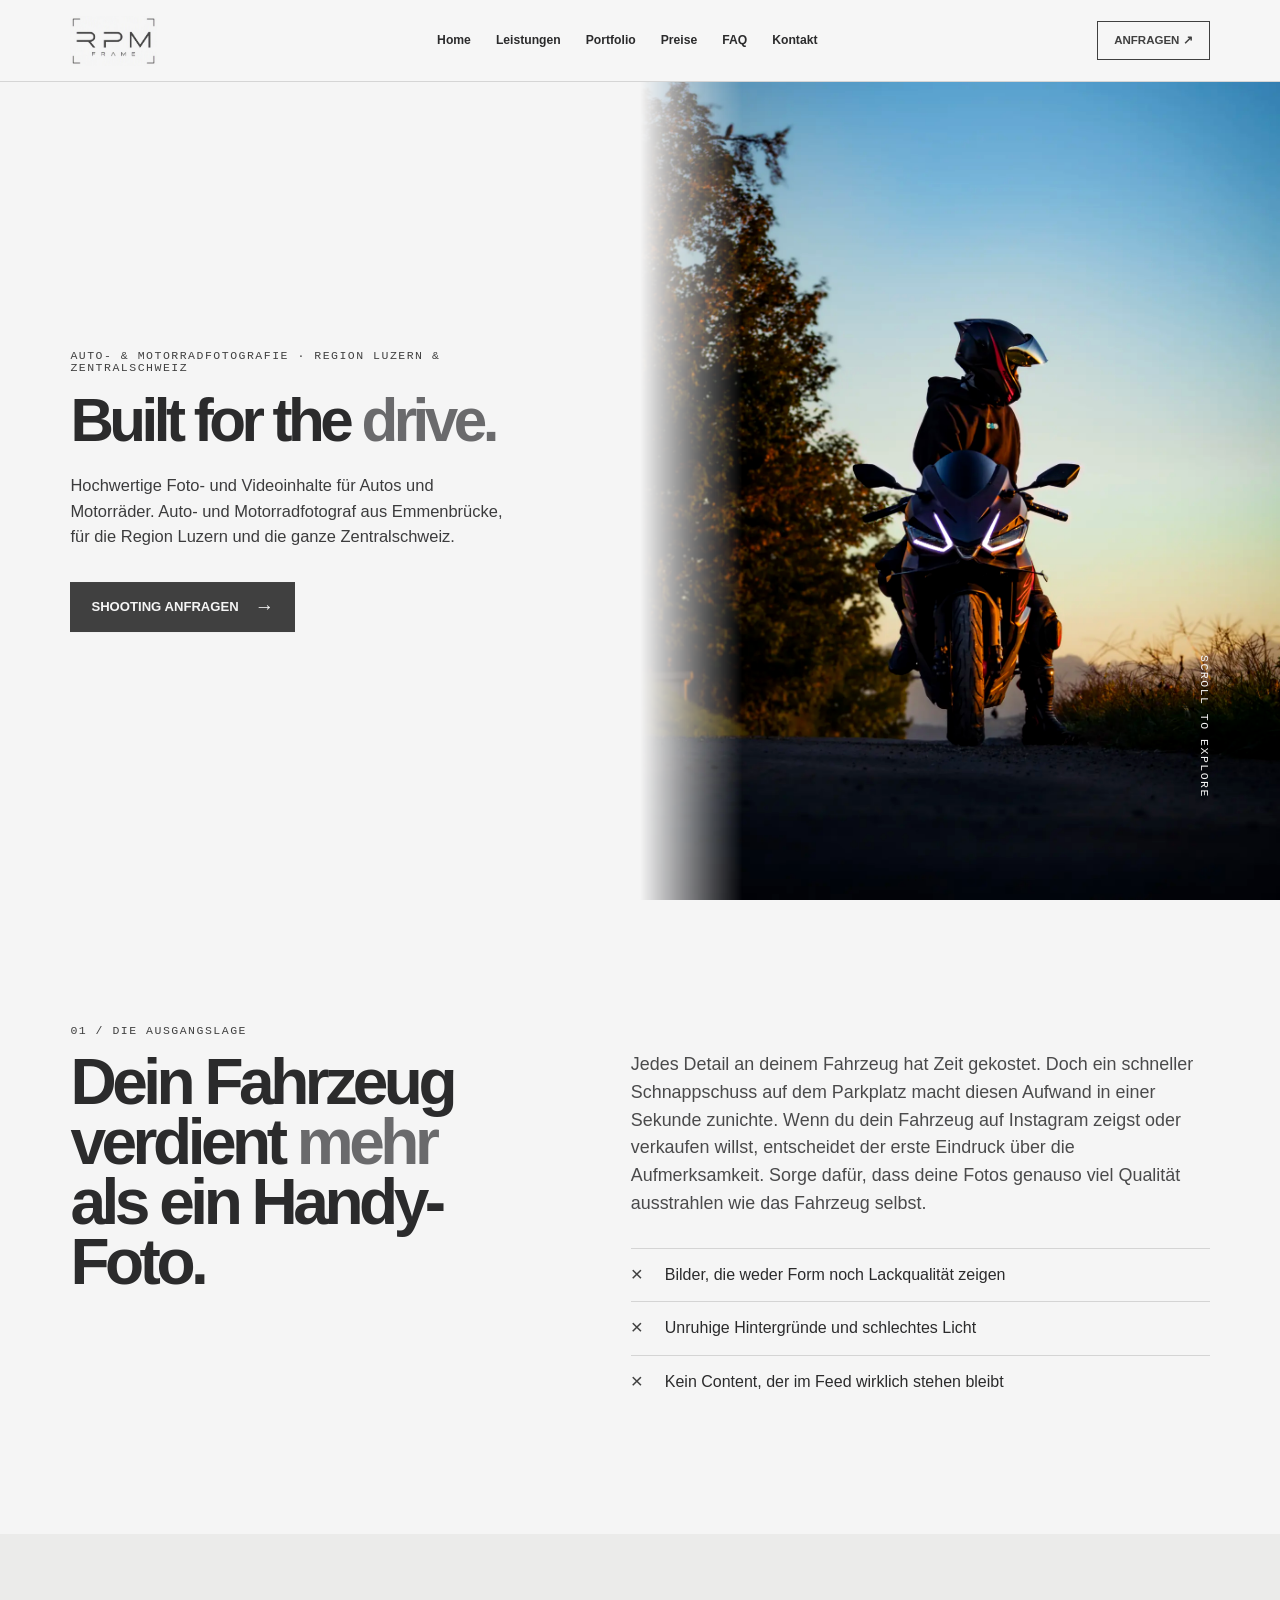
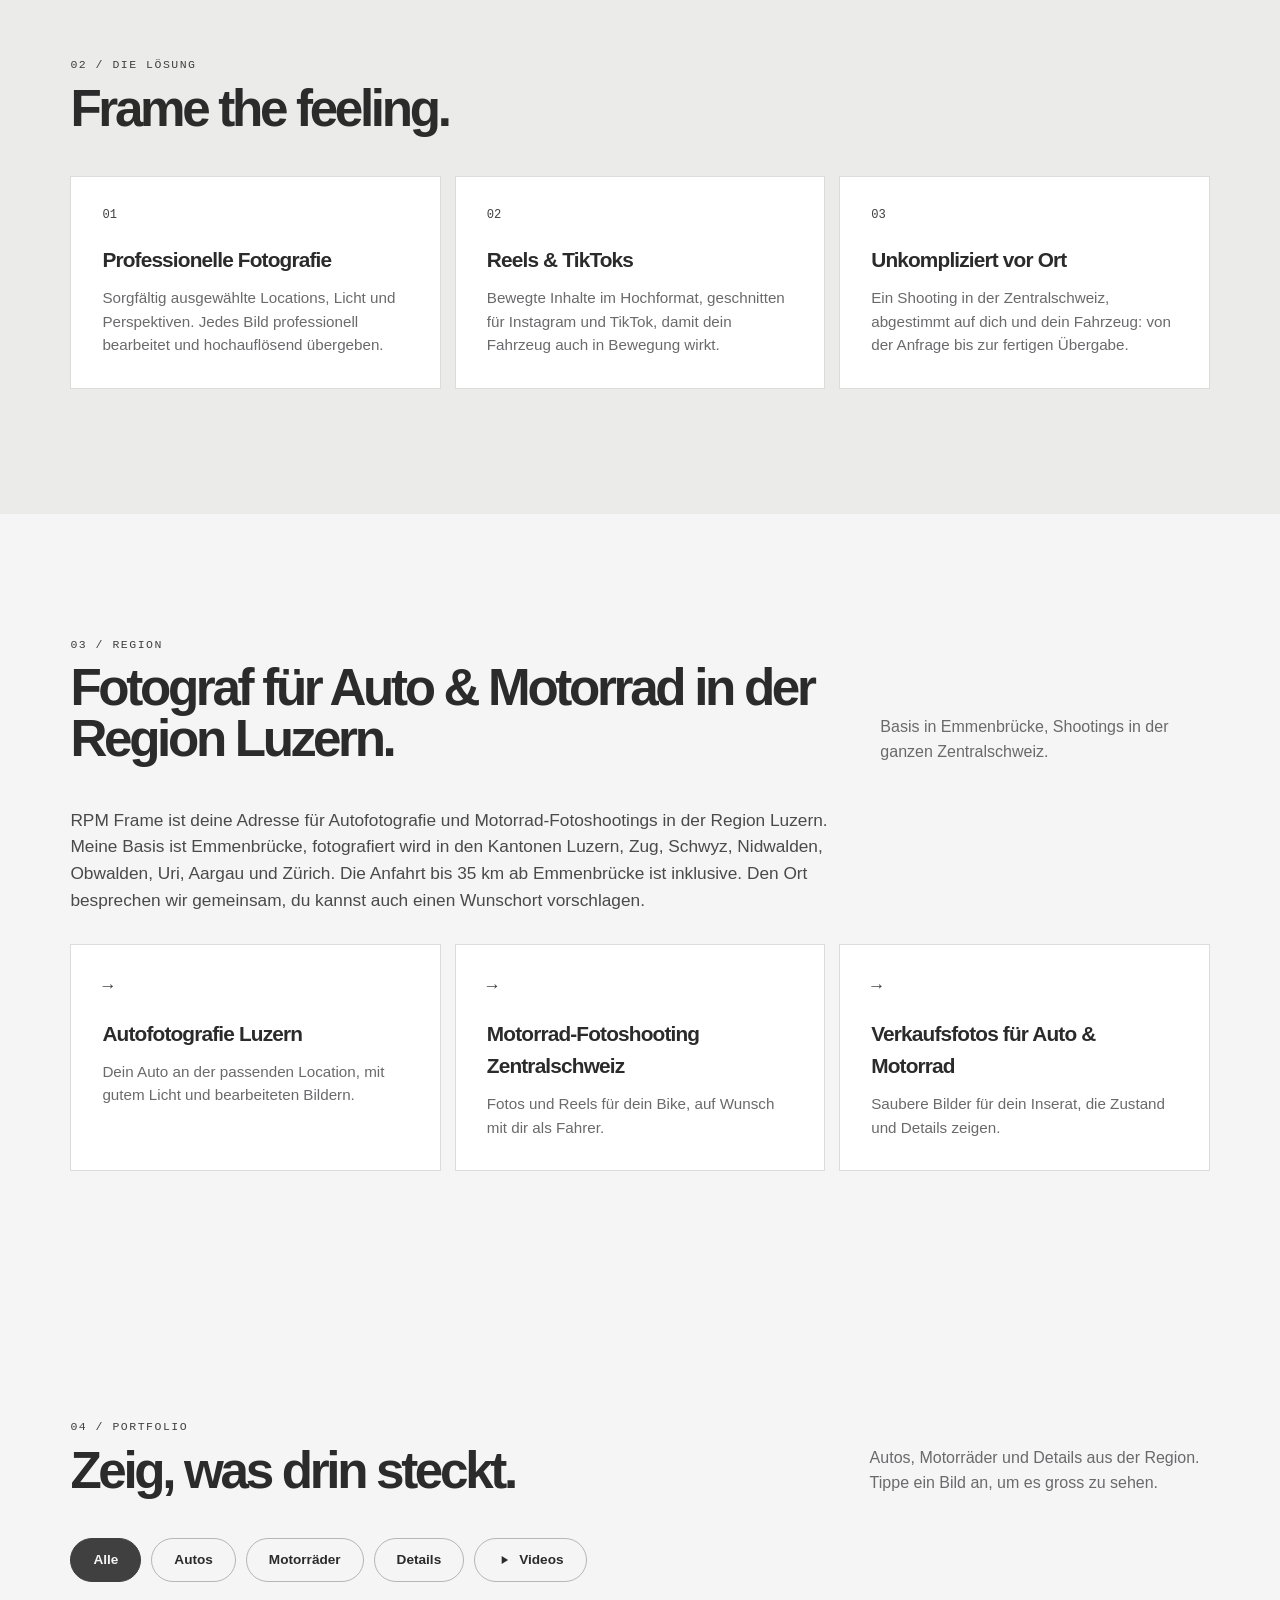
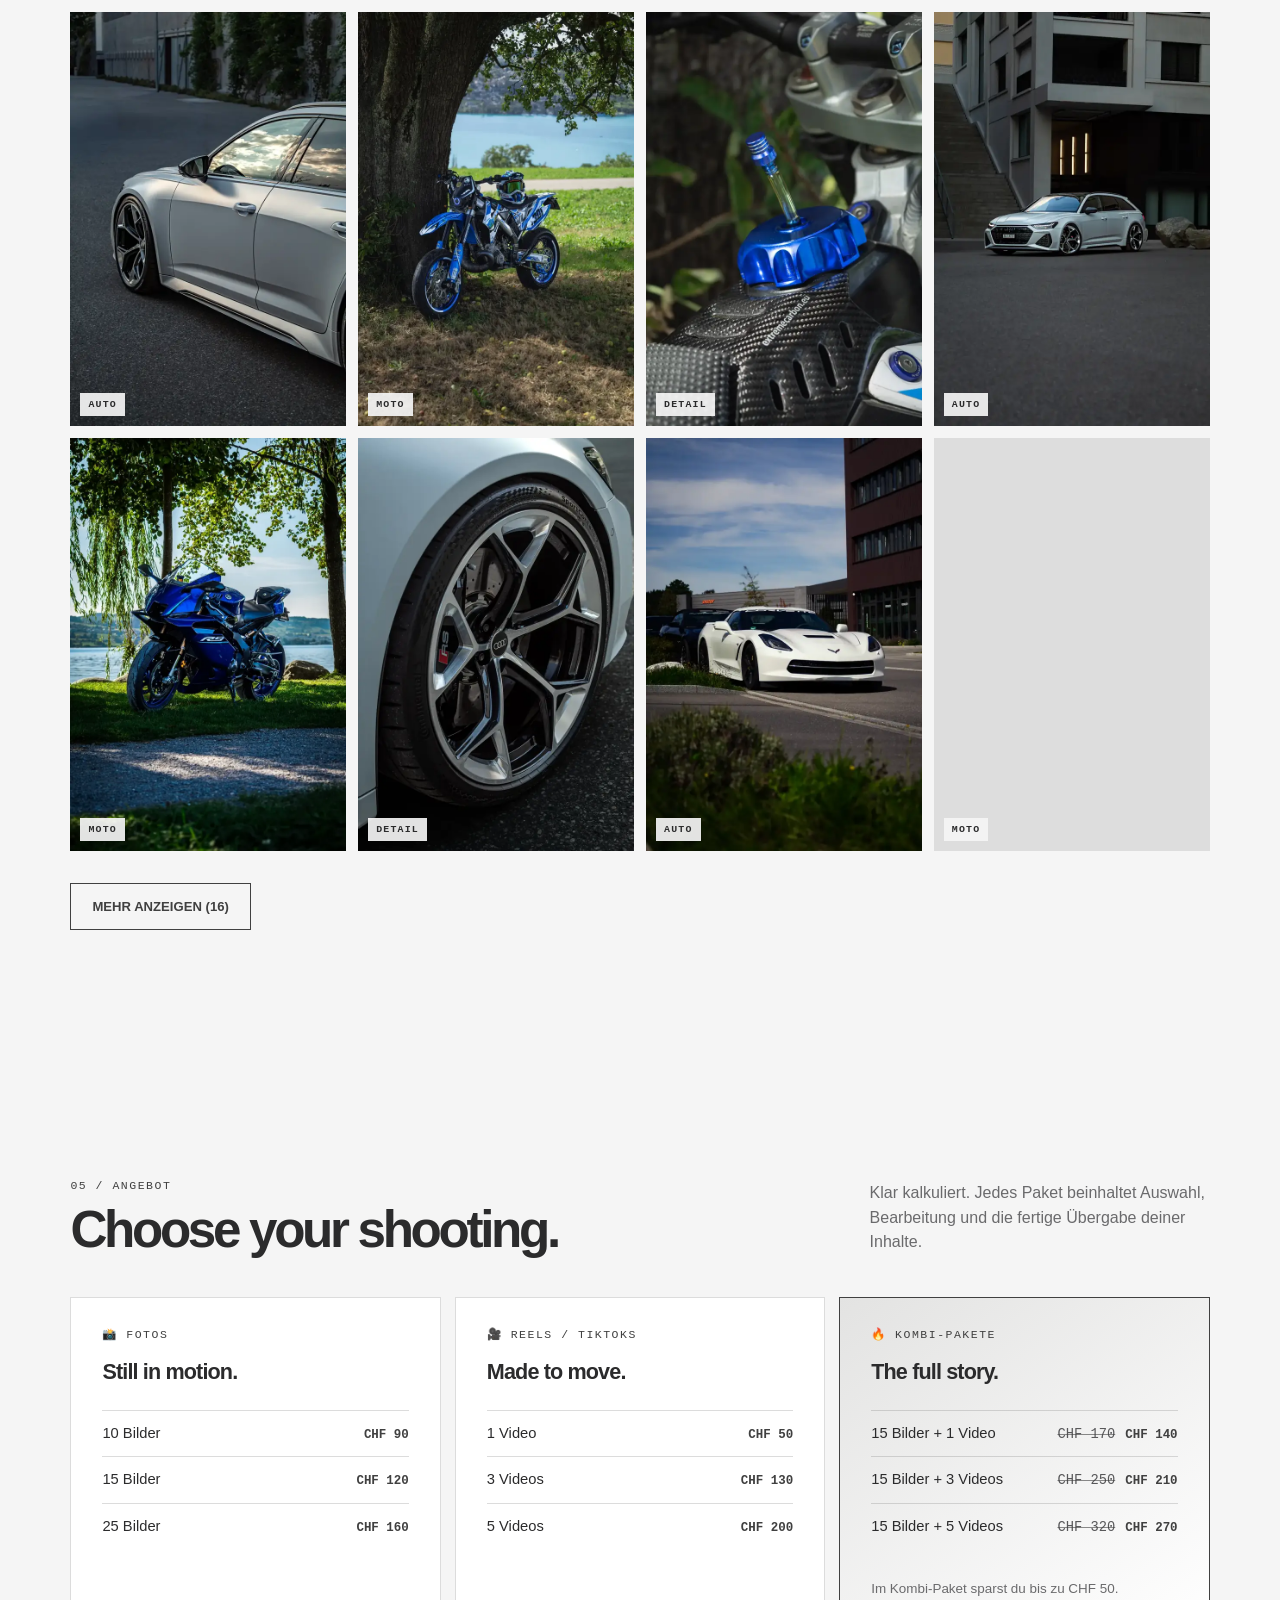
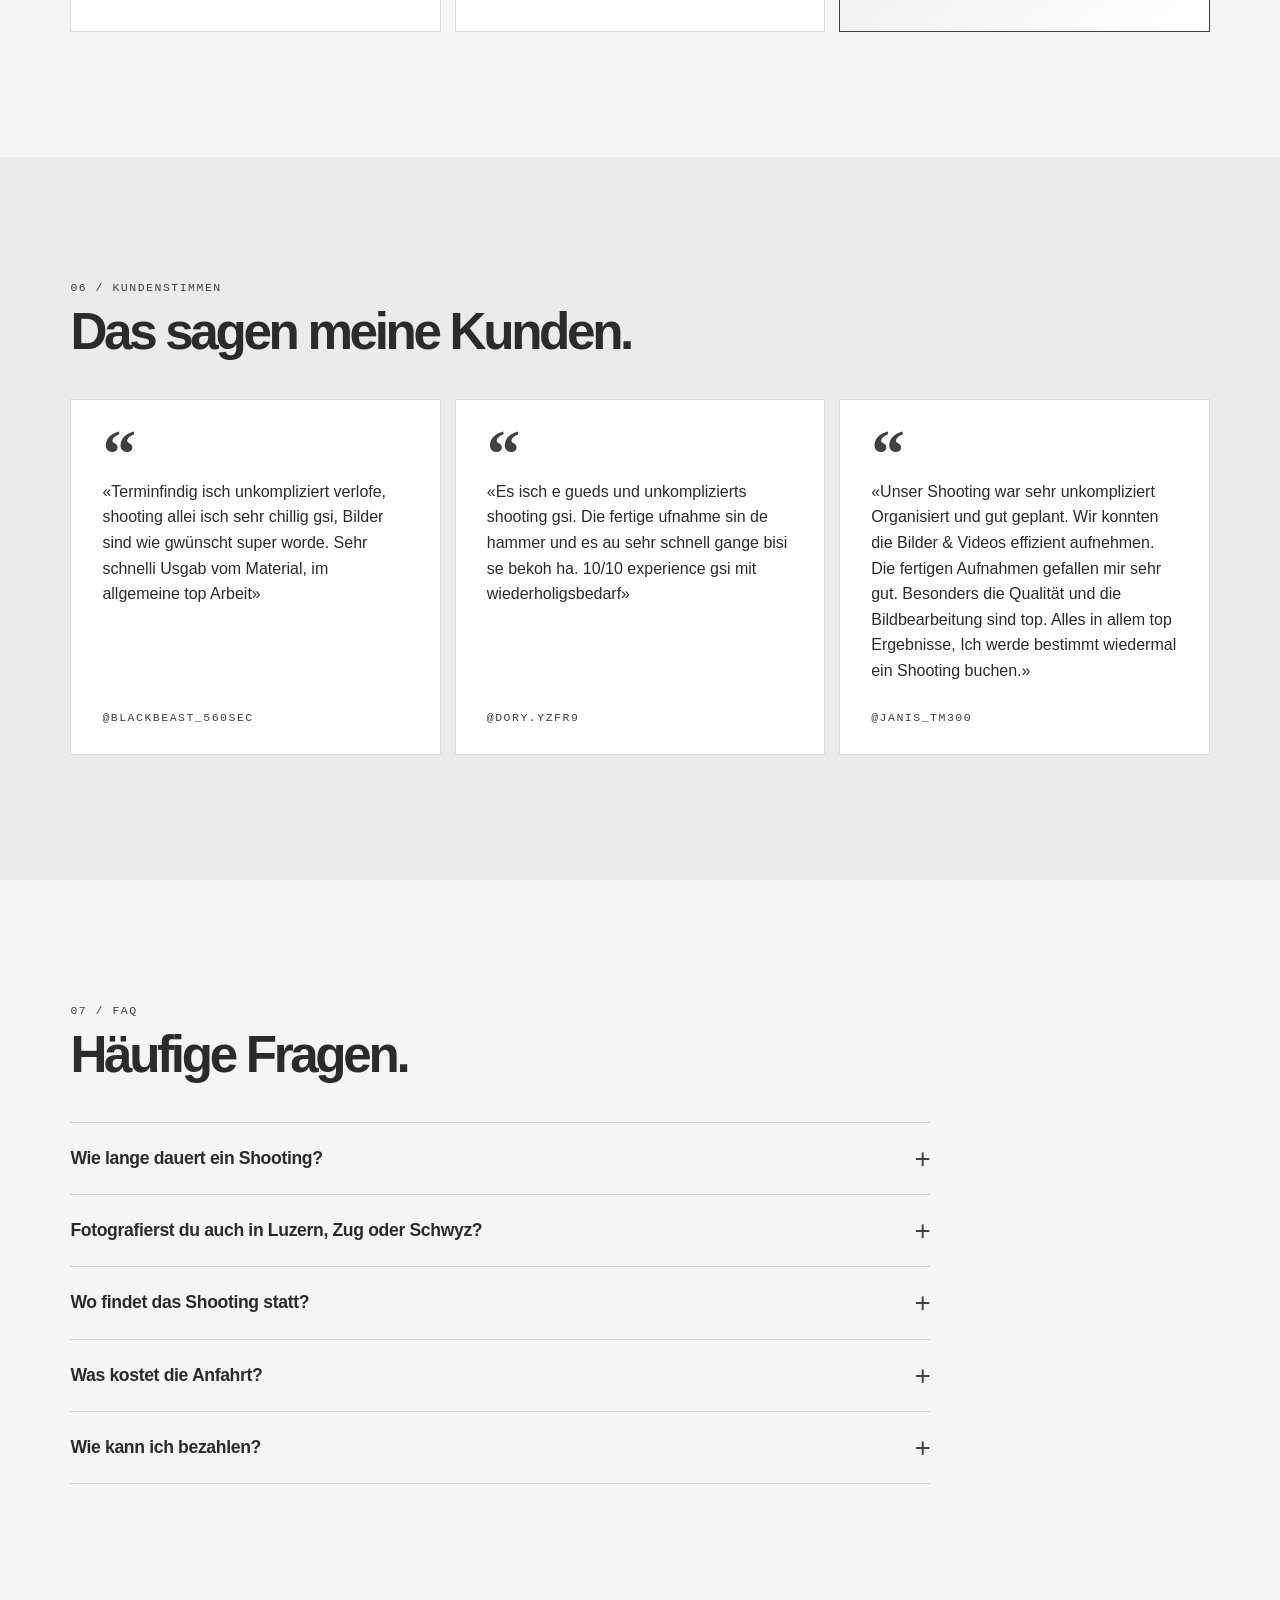
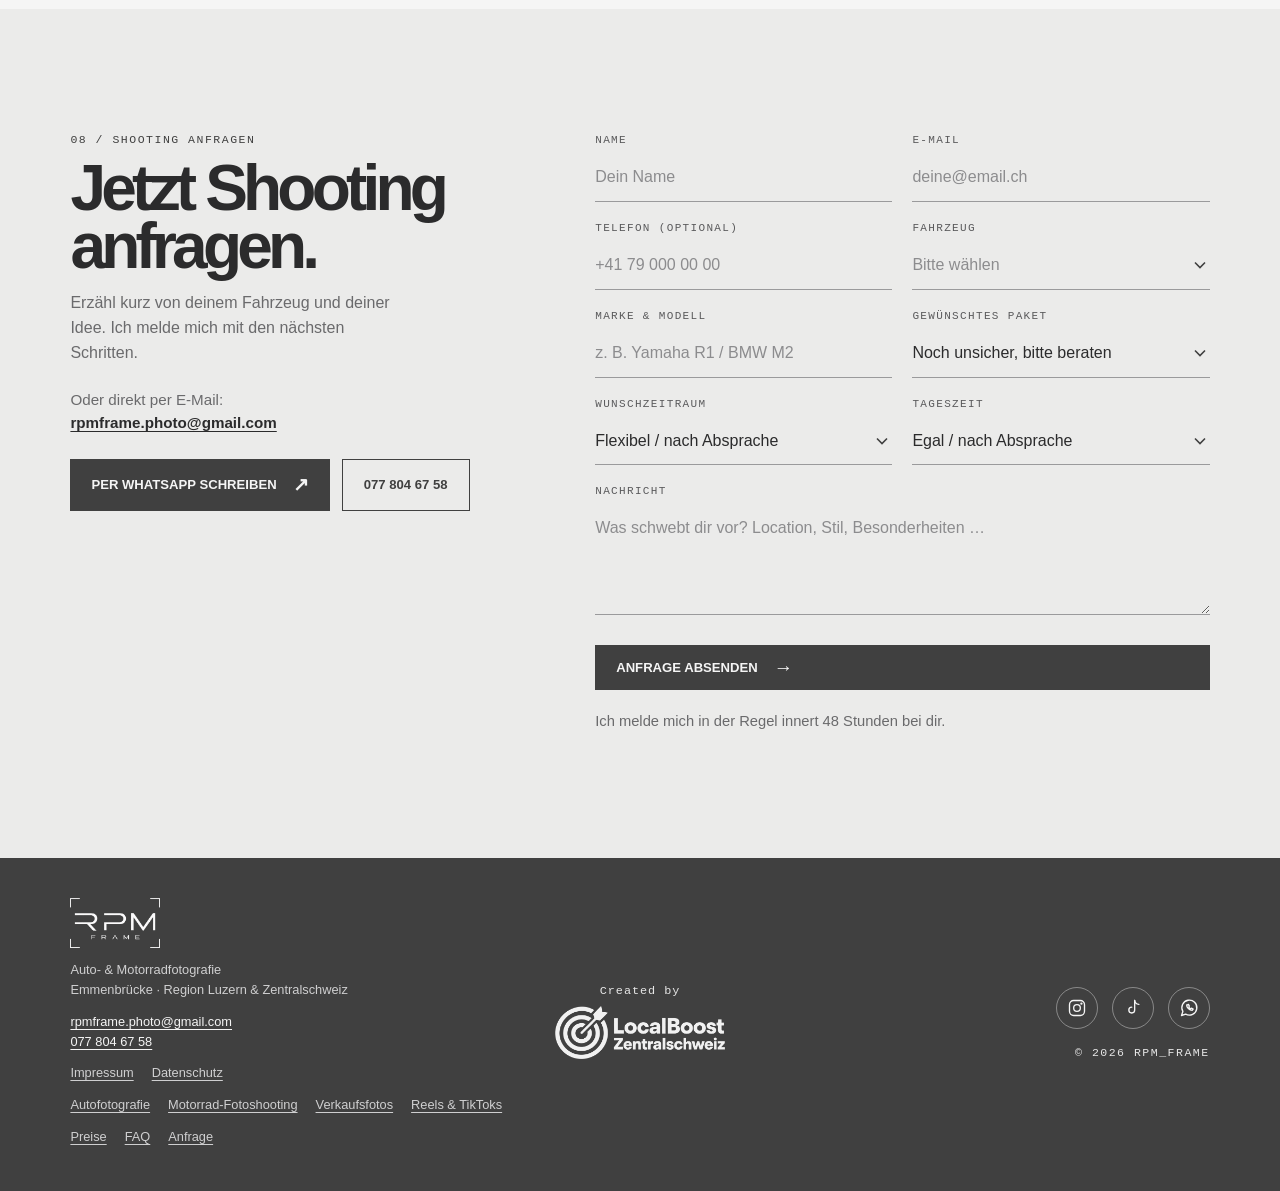
==== commit d1cf70c4: "Einzugsgebiet: Aargau und Zürich ergänzt Co-Authored-By: Claude Sonnet 5.5 <noreply@anthropic.com>" ====
--- a/index.html
+++ b/index.html
@@ -52,6 +52,14 @@
   {
    "@type": "AdministrativeArea",
    "name": "Uri"
+  },
+  {
+   "@type": "AdministrativeArea",
+   "name": "Aargau"
+  },
+  {
+   "@type": "AdministrativeArea",
+   "name": "Zürich"
   }
  ],
  "founder": {
@@ -178,7 +186,7 @@
    "name": "Fotografierst du auch in Luzern, Zug oder Schwyz?",
    "acceptedAnswer": {
     "@type": "Answer",
-    "text": "Ja, ich fotografiere in der ganzen Zentralschweiz, also auch in und um Luzern, Zug, Schwyz, Nidwalden, Obwalden und Uri. Basis ist Emmenbrücke, die Anfahrt bis 35 km ist inklusive."
+    "text": "Ja, ich fotografiere in der ganzen Zentralschweiz, also auch in und um Luzern, Zug, Schwyz, Nidwalden, Obwalden und Uri, sowie in den Kantonen Aargau und Zürich. Basis ist Emmenbrücke, die Anfahrt bis 35 km ist inklusive."
    }
   },
   {
@@ -255,7 +263,7 @@
     <!-- 3b REGION -->
     <section class="section region" id="region">
       <div class="eyebrow"><div><div class="mono">03 / Region</div><h2>Fotograf für Auto &amp; Motorrad in der Region Luzern.</h2></div><p>Basis in Emmenbrücke, Shootings in der ganzen Zentralschweiz.</p></div>
-      <p class="region-text">RPM Frame ist deine Adresse für Autofotografie und Motorrad-Fotoshootings in der Region Luzern. Meine Basis ist Emmenbrücke, fotografiert wird in den Kantonen Luzern, Zug, Schwyz, Nidwalden, Obwalden und Uri. Die Anfahrt bis 35 km ab Emmenbrücke ist inklusive. Den Ort besprechen wir gemeinsam, du kannst auch einen Wunschort vorschlagen.</p>
+      <p class="region-text">RPM Frame ist deine Adresse für Autofotografie und Motorrad-Fotoshootings in der Region Luzern. Meine Basis ist Emmenbrücke, fotografiert wird in den Kantonen Luzern, Zug, Schwyz, Nidwalden, Obwalden, Uri, Aargau und Zürich. Die Anfahrt bis 35 km ab Emmenbrücke ist inklusive. Den Ort besprechen wir gemeinsam, du kannst auch einen Wunschort vorschlagen.</p>
       <div class="feat-grid">
         <a class="feat feat-link" href="autofotografie-luzern.html"><div class="num">→</div><h3>Autofotografie Luzern</h3><p>Dein Auto an der passenden Location, mit gutem Licht und bearbeiteten Bildern.</p></a>
         <a class="feat feat-link" href="motorrad-fotoshooting-zentralschweiz.html"><div class="num">→</div><h3>Motorrad-Fotoshooting Zentralschweiz</h3><p>Fotos und Reels für dein Bike, auf Wunsch mit dir als Fahrer.</p></a>
@@ -333,7 +341,7 @@
       <div class="eyebrow"><div><div class="mono">07 / FAQ</div><h2>Häufige Fragen.</h2></div></div>
       <div class="faq-list">
         <details><summary>Wie lange dauert ein Shooting?</summary><p>Je nach Aufwand und Umfang ca. 1,5 bis 2,5 Stunden.</p></details>
-        <details><summary>Fotografierst du auch in Luzern, Zug oder Schwyz?</summary><p>Ja, ich fotografiere in der ganzen Zentralschweiz, also auch in und um Luzern, Zug, Schwyz, Nidwalden, Obwalden und Uri. Basis ist Emmenbrücke, die Anfahrt bis 35 km ist inklusive.</p></details>
+        <details><summary>Fotografierst du auch in Luzern, Zug oder Schwyz?</summary><p>Ja, ich fotografiere in der ganzen Zentralschweiz, also auch in und um Luzern, Zug, Schwyz, Nidwalden, Obwalden und Uri, sowie in den Kantonen Aargau und Zürich. Basis ist Emmenbrücke, die Anfahrt bis 35 km ist inklusive.</p></details>
         <details><summary>Wo findet das Shooting statt?</summary><p>In der Zentralschweiz, den Ort besprechen wir gemeinsam. Gute Locations kenne ich, du kannst aber auch einen Wunschort vorschlagen.</p></details>
         <details><summary>Was kostet die Anfahrt?</summary><p>Die Anfahrt ist bis 35 km ab Emmenbrücke inklusive. Bei längeren Strecken verrechne ich CHF 0.50 pro zusätzlichem Kilometer (hin und zurück). Ich sage es dir vorher, nichts kommt überraschend.</p></details>
         <details><summary>Wie kann ich bezahlen?</summary><p>Per Twint oder bar, direkt nach dem Shooting.</p></details>
